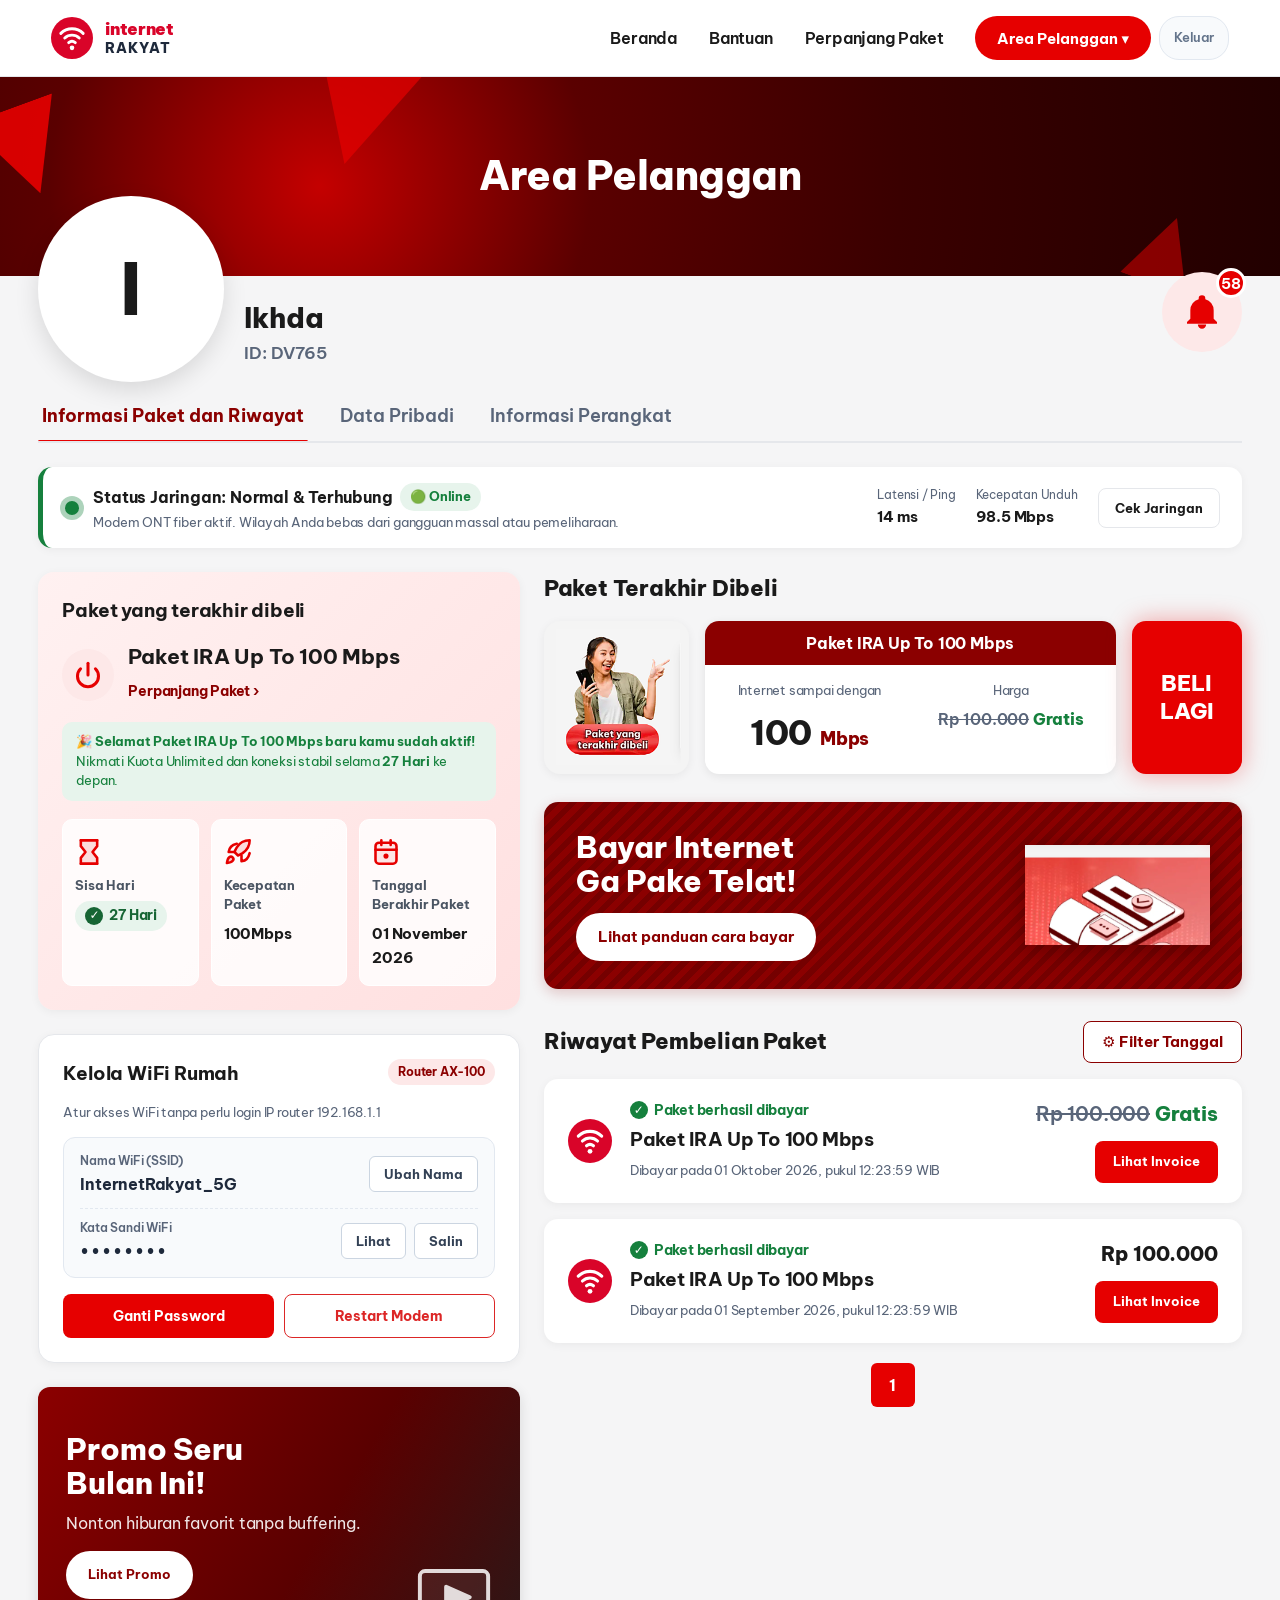
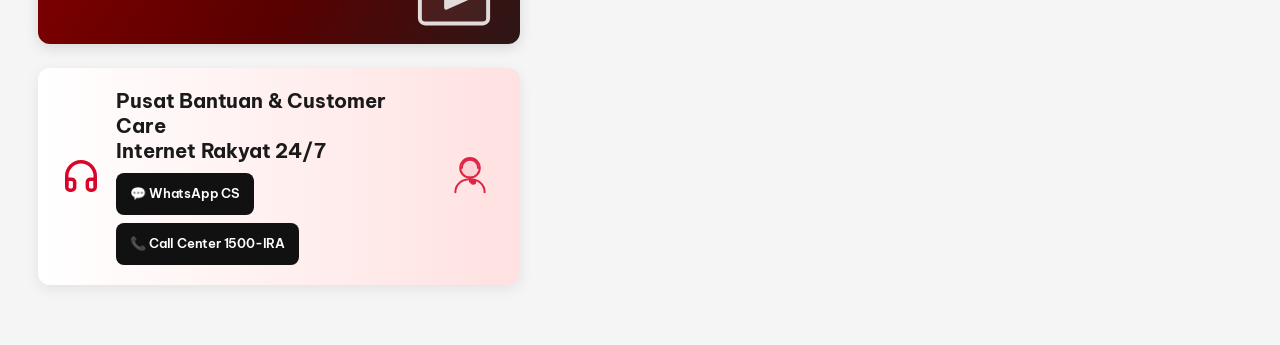
==== dashboard.html @ 6cf47180 "feat: complete user journey with authentic landing page, login IRA portal, and connected dashboard" ====
<!DOCTYPE html>
<html lang="id">
<head>
  <meta charset="UTF-8">
  <meta name="viewport" content="width=device-width, initial-scale=1">
  <title>Internet Rakyat - Area Pelanggan</title>

  <!-- Favicon -->
  <link rel="icon" type="image/svg+xml" href="assets/images/favicon.svg">
  <link rel="alternate icon" href="favicon.svg" type="image/svg+xml">

  <!-- Google Fonts: Be Vietnam Pro & Figtree (Official Internet Rakyat Typography) -->
  <link rel="preconnect" href="https://fonts.googleapis.com">
  <link rel="preconnect" href="https://fonts.gstatic.com" crossorigin>
  <link href="https://fonts.googleapis.com/css2?family=Be+Vietnam+Pro:wght@400;500;600;700;800;900&family=Figtree:wght@400;500;600;700;800&display=swap" rel="stylesheet">

  <!-- Main Stylesheet -->
  <link rel="stylesheet" href="assets/css/style.css">
</head>
<body>

  <!-- ==================== HEADER ==================== -->
  <header>
    <a class="brand" href="index.html" aria-label="Internet Rakyat Beranda">
      <svg viewBox="0 0 64 64" width="40" height="40">
        <circle cx="32" cy="32" r="32" fill="#d90429"/>
        <path d="M15 25a24 24 0 0 1 34 0" stroke="#ffffff" stroke-width="4.5" stroke-linecap="round" fill="none"/>
        <path d="M21 32a16 16 0 0 1 22 0" stroke="#ffffff" stroke-width="4.5" stroke-linecap="round" fill="none"/>
        <path d="M27 39a8 8 0 0 1 10 0" stroke="#ffffff" stroke-width="4.5" stroke-linecap="round" fill="none"/>
        <circle cx="32" cy="47" r="3.5" fill="#ffffff"/>
      </svg>
      <div style="line-height:1.15;display:flex;flex-direction:column">
        <span style="font-size:17px;font-weight:900;letter-spacing:-.3px;color:#d90429">internet</span>
        <span style="font-size:14px;font-weight:800;letter-spacing:1px;color:#1e293b;text-transform:uppercase">rakyat</span>
      </div>
    </a>
    <button class="menu-toggle" id="menuBtn" aria-label="Menu Navigasi">☰</button>
    <nav id="nav">
      <a href="index.html">Beranda</a>
      <a href="#apps">Bantuan</a>
      <a href="#paket-terakhir">Perpanjang Paket</a>
      <div style="display:inline-flex;align-items:center;gap:8px">
        <button class="btn-area" id="accountBtn" type="button">Area Pelanggan ▾</button>
        <a href="login.html" class="btn-logout" title="Keluar ke halaman login" style="padding:8px 14px;border-radius:20px;border:1px solid #e2e8f0;background:#f8fafc;color:#64748b;font-size:13px;font-weight:600;text-decoration:none;transition:all .2s">Keluar</a>
      </div>
    </nav>
  </header>

  <!-- ==================== HERO BANNER ==================== -->
  <section class="hero">
    <div class="shard s1"></div>
    <div class="shard s2"></div>
    <div class="shard s3"></div>
    <h1>Area Pelanggan</h1>
  </section>

  <!-- ==================== MAIN CONTENT ==================== -->
  <main class="wrap" id="top">

    <!-- Profil & Notifikasi -->
    <div class="profile">
      <div class="avatar">I</div>
      <div class="who">
        <h2>Ikhda</h2>
        <p>ID: DV765</p>
      </div>
      <div class="notification-wrap">
        <button class="bell" id="notificationBtn" type="button" aria-label="Notifikasi, 58 pemberitahuan" aria-expanded="false" aria-controls="notificationPanel" title="Buka notifikasi">
          <svg viewBox="0 0 24 24" aria-hidden="true" focusable="false"><path d="M12 22a2.5 2.5 0 0 0 2.5-2.5h-5A2.5 2.5 0 0 0 12 22zm7-6v-5a7 7 0 0 0-5-6.7V4a2 2 0 0 0-4 0v.3A7 7 0 0 0 5 11v5l-2 2v1h18v-1l-2-2z"/></svg>
          <b aria-hidden="true">58</b>
        </button>
        <section class="notification-panel" id="notificationPanel" aria-labelledby="notificationTitle" hidden>
          <h3 id="notificationTitle">Notifikasi Pelanggan</h3>
          <p>Paket internet aktif. Sisa masa aktif 27 hari.</p>
          <p>Paket IRA 100 Mbps berakhir pada 01 November 2026.</p>
        </section>
      </div>
    </div>

    <!-- Tab Navigasi -->
    <div class="tabs" role="tablist" aria-label="Informasi pelanggan">
      <button class="tab active" id="tab-paket" role="tab" aria-selected="true" aria-controls="paket" tabindex="0" data-tab="paket">Informasi Paket dan Riwayat</button>
      <button class="tab" id="tab-pribadi" role="tab" aria-selected="false" aria-controls="pribadi" tabindex="-1" data-tab="pribadi">Data Pribadi</button>
      <button class="tab" id="tab-perangkat" role="tab" aria-selected="false" aria-controls="perangkat" tabindex="-1" data-tab="perangkat">Informasi Perangkat</button>
    </div>

    <!-- PANEL 1: INFORMASI PAKET & RIWAYAT -->
    <section class="panel active" id="paket" role="tabpanel" aria-labelledby="tab-paket" tabindex="0">

      <!-- FITUR 1 (AFTER): LIVE STATUS KONEKSI & INDIKATOR GANGGUAN -->
      <div class="net-status-card" id="networkStatusBar">
        <div class="net-status-main">
          <span class="pulse-dot" id="netPulseDot" aria-hidden="true"></span>
          <div>
            <div class="net-status-title">
              <span id="netStatusTitle">Status Jaringan: Normal &amp; Terhubung</span>
              <span class="badge-safe" id="netBadgeSafe">🟢 Online</span>
            </div>
            <p class="net-status-desc" id="netStatusDesc">Modem ONT fiber aktif. Wilayah Anda bebas dari gangguan massal atau pemeliharaan.</p>
          </div>
        </div>
        <div class="net-metrics">
          <div class="net-metric-item">
            <span>Latensi / Ping</span>
            <strong id="pingVal">14 ms</strong>
          </div>
          <div class="net-metric-item">
            <span>Kecepatan Unduh</span>
            <strong id="speedVal">98.5 Mbps</strong>
          </div>
          <button class="btn-check-net" id="btnCheckNet" type="button" aria-label="Tes ulang status koneksi internet">
            <span id="checkText">Cek Jaringan</span>
          </button>
        </div>
      </div>

      <div class="grid">
        <!-- Kolom Kiri -->
        <div class="stack">
          <!-- Kartu Paket Aktif -->
          <div class="card stats">
            <h3>Paket yang terakhir dibeli</h3>
            <div class="pkg-row">
              <div class="pkg-icon" title="Paket Aktif">
                <svg viewBox="0 0 24 24" width="28" height="28" fill="none" stroke="#e60000" stroke-width="2.6" stroke-linecap="round">
                  <path d="M18.36 6.64a9 9 0 1 1-12.73 0"/>
                  <line x1="12" y1="2" x2="12" y2="12"/>
                </svg>
              </div>
              <div>
                <strong>Paket IRA Up To 100 Mbps</strong>
                <a href="#paket-terakhir">Perpanjang Paket ›</a>
              </div>
            </div>

            <div style="margin:12px 0 6px;padding:10px 14px;border-radius:10px;background:var(--green-soft);color:#15803d;font-size:13px;line-height:1.5">
              🎉 <strong>Selamat Paket IRA Up To 100 Mbps baru kamu sudah aktif!</strong><br>
              Nikmati Kuota Unlimited dan koneksi stabil selama <strong>27 Hari</strong> ke depan.
            </div>

            <div class="stat-grid">
              <div class="stat">
                <div class="ico">
                  <svg viewBox="0 0 24 24" fill="none" stroke="#e60000" stroke-width="2.2" stroke-linecap="round" stroke-linejoin="round">
                    <path d="M5 2h14v5l-4 5 4 5v5H5v-5l4-5-4-5V2z" fill="rgba(230,0,0,0.12)"/>
                    <path d="M5 2h14M5 22h14"/>
                  </svg>
                </div>
                <small>Sisa Hari</small>
                <span class="status-badge"><i aria-hidden="true">✓</i>27 Hari</span>
              </div>
              <div class="stat">
                <div class="ico">
                  <svg viewBox="0 0 24 24" fill="none" stroke="#e60000" stroke-width="2.2" stroke-linecap="round" stroke-linejoin="round">
                    <path d="M4.5 16.5c-1.5 1.26-2 5-2 5s3.74-.5 5-2c.71-.84.7-2.13-.09-2.91a2.18 2.18 0 0 0-2.91-.09z" fill="rgba(230,0,0,0.2)"/>
                    <path d="M12 15l-3-3a22 22 0 0 1 2-3.95A12.88 12.88 0 0 1 22 2c0 2.72-.78 7.5-6 11a22.35 22.35 0 0 1-4 2z" fill="rgba(230,0,0,0.12)"/>
                    <path d="M9 12H4s.55-3.03 2-4.5c1.62-1.63 5-2.5 5-2.5"/>
                    <path d="M15 15v5s3.03-.55 4.5-2c1.63-1.62 2.5-5 2.5-5"/>
                  </svg>
                </div>
                <small>Kecepatan Paket</small>
                <span>100Mbps</span>
              </div>
              <div class="stat">
                <div class="ico">
                  <svg viewBox="0 0 24 24" fill="none" stroke="#e60000" stroke-width="2.2" stroke-linecap="round" stroke-linejoin="round">
                    <rect x="3" y="4" width="18" height="18" rx="3" ry="3" fill="rgba(230,0,0,0.08)"/>
                    <line x1="16" y1="2" x2="16" y2="6"/>
                    <line x1="8" y1="2" x2="8" y2="6"/>
                    <line x1="3" y1="10" x2="21" y2="10"/>
                    <circle cx="12" cy="15.5" r="2.2" fill="#e60000" stroke="none"/>
                  </svg>
                </div>
                <small>Tanggal Berakhir Paket</small>
                <span>01 November 2026</span>
              </div>
            </div>
          </div>

          <!-- FITUR 2 (AFTER): QUICK WIFI MANAGER -->
          <div class="card wifi-card" id="wifiCard">
            <div class="card-head-flex">
              <div>
                <h3>Kelola WiFi Rumah</h3>
                <p style="color:var(--muted);font-size:13px;margin-top:2px">Atur akses WiFi tanpa perlu login IP router 192.168.1.1</p>
              </div>
              <span class="badge-tag">Router AX-100</span>
            </div>

            <div class="wifi-box">
              <div class="wifi-item">
                <div>
                  <label>Nama WiFi (SSID)</label>
                  <div class="wifi-val" id="wifiSsidDisplay">InternetRakyat_5G</div>
                </div>
                <button class="btn-sm-action" id="btnEditSsid" type="button" title="Ubah Nama WiFi">Ubah Nama</button>
              </div>

              <div class="wifi-item" style="border-top:1px dashed #e2e8f0;padding-top:10px">
                <div>
                  <label>Kata Sandi WiFi</label>
                  <div class="wifi-val masked" id="wifiPassDisplay">••••••••</div>
                </div>
                <div class="wifi-actions-row">
                  <button class="btn-sm-action" id="btnTogglePass" type="button" title="Tampilkan kata sandi"><span id="passToggleText">Lihat</span></button>
                  <button class="btn-sm-action" id="btnCopyPass" type="button" title="Salin ke clipboard">Salin</button>
                </div>
              </div>
            </div>

            <div class="wifi-btns-grid">
              <button class="btn-wifi-primary" id="btnChangePassModal" type="button">Ganti Password</button>
              <button class="btn-wifi-secondary" id="btnRestartRouterModal" type="button">Restart Modem</button>
            </div>
          </div>

          <!-- Promo Banner -->
          <div class="promo">
            <div>
              <h4>Promo Seru<br>Bulan Ini!</h4>
              <p>Nonton hiburan favorit tanpa buffering.</p>
              <button class="btn-w" id="promoBtn" type="button">Lihat Promo</button>
            </div>
            <div class="emo" style="font-size:initial;display:flex;align-items:center;justify-content:center;opacity:0.85">
              <svg viewBox="0 0 64 64" width="84" height="84" fill="none" stroke="#ffffff" stroke-width="3" stroke-linecap="round" stroke-linejoin="round">
                <rect x="6" y="16" width="52" height="40" rx="4" fill="rgba(255,255,255,0.08)"/>
                <polygon points="26,28 44,36 26,44" fill="#ffffff"/>
              </svg>
            </div>
          </div>

          <!-- Customer Service -->
          <div class="cs" id="apps">
            <div class="ico" style="font-size:initial;display:flex;align-items:center">
              <svg viewBox="0 0 24 24" width="38" height="38" fill="none" stroke="#d90429" stroke-width="2.2" stroke-linecap="round" stroke-linejoin="round">
                <path d="M3 18v-6a9 9 0 1 1 18 0v6"/>
                <path d="M21 19a2 2 0 0 1-2 2h-1a2 2 0 0 1-2-2v-3a2 2 0 0 1 2-2h3zM3 19a2 2 0 0 0 2 2h1a2 2 0 0 0 2-2v-3a2 2 0 0 0-2-2H3z"/>
              </svg>
            </div>
            <div>
              <h4>Pusat Bantuan &amp; Customer Care<br>Internet Rakyat 24/7</h4>
              <div class="store">
                <a href="https://wa.me/" target="_blank" rel="noopener noreferrer">💬 WhatsApp CS</a>
                <a href="tel:1500888">📞 Call Center 1500-IRA</a>
              </div>
            </div>
            <div class="agent" style="font-size:initial;display:flex;align-items:center;opacity:0.85">
              <svg viewBox="0 0 64 64" width="52" height="52" fill="none" stroke="#d90429" stroke-width="2.5" stroke-linecap="round" stroke-linejoin="round">
                <circle cx="32" cy="22" r="12" fill="rgba(217,4,41,0.08)"/>
                <path d="M14 52c0-10 8-16 18-16s18 6 18 16"/>
                <path d="M42 22a10 10 0 0 0-20 0"/>
                <path d="M32 34v5"/>
                <circle cx="36" cy="39" r="2.5" fill="#d90429"/>
              </svg>
            </div>
          </div>
        </div>

        <!-- Kolom Kanan -->
        <div class="right">
          <h3 class="title">Paket Terakhir Dibeli</h3>

          <div class="offer">
            <div class="girl">
              <img src="assets/images/girl_model.png" alt="Model Internet Rakyat">
            </div>
            <div class="offer-card" id="paket-terakhir" tabindex="-1">
              <div class="head">Paket IRA Up To 100 Mbps</div>
              <div class="body">
                <div>
                  <small>Internet sampai dengan</small>
                  <div class="speed">100 <span>Mbps</span></div>
                </div>
                <div>
                  <small>Harga</small>
                  <div><span class="old">Rp 100.000</span> <span class="free">Gratis</span></div>
                </div>
              </div>
            </div>
            <button class="buy" id="buyAgainBtn" type="button">BELI<br>LAGI</button>
          </div>

          <!-- Banner Pembayaran -->
          <div class="pay-banner">
            <div>
              <h4>Bayar Internet<br>Ga Pake Telat!</h4>
              <button id="paymentGuideBtn" type="button">Lihat panduan cara bayar</button>
            </div>
            <div class="banner-art">
              <img src="assets/images/banner_edc.png" alt="Panduan Pembayaran Internet Rakyat">
            </div>
          </div>

          <!-- Riwayat Pembelian -->
          <div class="hist-head">
            <h3>Riwayat Pembelian Paket</h3>
            <button class="filter-btn" id="filterBtn" type="button" aria-expanded="false" aria-controls="filterBox">⚙ Filter Tanggal</button>
          </div>

          <div class="filter-box" id="filterBox">
            <div>
              <label for="from">Dari tanggal</label>
              <input type="date" id="from">
            </div>
            <div>
              <label for="to">Sampai tanggal</label>
              <input type="date" id="to">
            </div>
            <button class="btn-apply" id="apply" type="button">Terapkan</button>
            <button class="btn-reset" id="reset" type="button">Reset</button>
          </div>
          <p id="filterMessage" class="filter-message" aria-live="polite"></p>

          <div id="history">
            <div class="hist-item" data-date="2026-10-01">
              <svg class="logo" viewBox="0 0 64 64" width="44" height="44">
                <circle cx="32" cy="32" r="32" fill="#d90429"/>
                <path d="M15 25a24 24 0 0 1 34 0" stroke="#ffffff" stroke-width="4.5" stroke-linecap="round" fill="none"/>
                <path d="M21 32a16 16 0 0 1 22 0" stroke="#ffffff" stroke-width="4.5" stroke-linecap="round" fill="none"/>
                <path d="M27 39a8 8 0 0 1 10 0" stroke="#ffffff" stroke-width="4.5" stroke-linecap="round" fill="none"/>
                <circle cx="32" cy="47" r="3.5" fill="#ffffff"/>
              </svg>
              <div class="info">
                <div class="ok"><i>✓</i> Paket berhasil dibayar</div>
                <h4>Paket IRA Up To 100 Mbps</h4>
                <small>Dibayar pada 01 Oktober 2026, pukul 12:23:59 WIB</small>
              </div>
              <div class="right-col">
                <div class="price"><span class="old">Rp 100.000</span> <span class="free">Gratis</span></div>
                <button class="btn-inv" type="button">Lihat Invoice</button>
              </div>
            </div>

            <div class="hist-item" data-date="2026-09-01">
              <svg class="logo" viewBox="0 0 64 64" width="44" height="44">
                <circle cx="32" cy="32" r="32" fill="#d90429"/>
                <path d="M15 25a24 24 0 0 1 34 0" stroke="#ffffff" stroke-width="4.5" stroke-linecap="round" fill="none"/>
                <path d="M21 32a16 16 0 0 1 22 0" stroke="#ffffff" stroke-width="4.5" stroke-linecap="round" fill="none"/>
                <path d="M27 39a8 8 0 0 1 10 0" stroke="#ffffff" stroke-width="4.5" stroke-linecap="round" fill="none"/>
                <circle cx="32" cy="47" r="3.5" fill="#ffffff"/>
              </svg>
              <div class="info">
                <div class="ok"><i>✓</i> Paket berhasil dibayar</div>
                <h4>Paket IRA Up To 100 Mbps</h4>
                <small>Dibayar pada 01 September 2026, pukul 12:23:59 WIB</small>
              </div>
              <div class="right-col">
                <div class="price">Rp 100.000</div>
                <button class="btn-inv" type="button">Lihat Invoice</button>
              </div>
            </div>

            <div class="empty" id="empty">Tidak ada riwayat pada rentang tanggal ini.</div>
          </div>

          <nav class="pager" aria-label="Halaman riwayat pembelian">
            <span aria-current="page">1</span>
          </nav>
        </div>
      </div>
    </section>

    <!-- PANEL 2: DATA PRIBADI -->
    <section class="panel" id="pribadi" role="tabpanel" aria-labelledby="tab-pribadi" tabindex="0">
      <div class="card">
        <h3>Data Pribadi</h3>
        <div class="form">
          <div class="field"><label>Nama Lengkap</label><div>Ikhda</div></div>
          <div class="field"><label>ID Pelanggan</label><div>DV765</div></div>
          <div class="field"><label>Nomor WhatsApp</label><div>08xx-xxxx-xxxx</div></div>
          <div class="field"><label>Email</label><div>ikhda@internetrakyat.id</div></div>
          <div class="field" style="grid-column:1/-1"><label>Alamat Pemasangan</label><div>Jl. Contoh No. 1, Area Layanan Internet Rakyat</div></div>
        </div>
      </div>
    </section>

    <!-- PANEL 3: INFORMASI PERANGKAT -->
    <section class="panel" id="perangkat" role="tabpanel" aria-labelledby="tab-perangkat" tabindex="0">
      <div class="card">
        <div class="card-head-flex">
          <h3>Informasi &amp; Status Perangkat</h3>
          <button class="btn-sm-action" id="btnPerangkatRestart" type="button">Restart Router</button>
        </div>
        <div class="devices">
          <div class="dev"><i class="dot" id="devRouterDot"></i><div><b>Router IRA AX-100</b><br><small style="color:var(--muted)">SN: IRA-AX-000123 • IP: 192.168.1.1</small></div><span id="devRouterStatus">Online</span></div>
          <div class="dev"><i class="dot" id="devOntDot"></i><div><b>ONT Fiber</b><br><small style="color:var(--muted)">SN: IRA-ONT-004567 • Daya Optik: -19.4 dBm (Bagus)</small></div><span id="devOntStatus">Online</span></div>
          <div class="dev"><i class="dot off"></i><div><b>Extender WiFi</b><br><small style="color:var(--muted)">SN: IRA-EXT-000789</small></div><span>Offline</span></div>
        </div>
      </div>
    </section>

  </main>

  <!-- ==================== MODALS & DIALOGS ==================== -->
  <dialog id="infoDialog" aria-labelledby="dialogTitle">
    <div class="dialog-content">
      <h2 id="dialogTitle"></h2>
      <div id="dialogBody"></div>
      <div class="dialog-actions"><form method="dialog"><button type="submit">Tutup</button></form></div>
    </div>
  </dialog>

  <!-- Modal: Ubah SSID -->
  <dialog id="ssidDialog" aria-labelledby="ssidDialogTitle">
    <form class="dialog-content" id="ssidForm" method="dialog">
      <h2 id="ssidDialogTitle">Ubah Nama WiFi (SSID)</h2>
      <p style="margin-bottom:14px;color:var(--muted);font-size:14px">Nama ini akan terlihat oleh semua perangkat yang mencari sinyal WiFi Anda.</p>
      <div class="dialog-field">
        <label for="ssidInput">Nama WiFi Baru</label>
        <input type="text" id="ssidInput" required minlength="3" maxlength="32" value="InternetRakyat_5G">
      </div>
      <div class="dialog-actions-row">
        <button type="button" class="btn-cancel" id="btnCancelSsid">Batal</button>
        <button type="submit" class="btn-submit">Simpan Nama Baru</button>
      </div>
    </form>
  </dialog>

  <!-- Modal: Ganti Password WiFi -->
  <dialog id="passDialog" aria-labelledby="passDialogTitle">
    <form class="dialog-content" id="passForm" method="dialog">
      <h2 id="passDialogTitle">Ganti Kata Sandi WiFi</h2>
      <p style="margin-bottom:14px;color:var(--muted);font-size:14px">Gunakan minimal 8 karakter dengan kombinasi huruf dan angka.</p>
      <div class="dialog-field">
        <label for="passInput">Kata Sandi Baru</label>
        <input type="password" id="passInput" required minlength="8" placeholder="Minimal 8 karakter">
      </div>
      <div class="dialog-field" style="margin-top:12px">
        <label for="passConfirmInput">Konfirmasi Kata Sandi Baru</label>
        <input type="password" id="passConfirmInput" required minlength="8" placeholder="Ketik ulang kata sandi baru">
      </div>
      <p id="passError" style="color:var(--red);font-size:13px;margin-top:8px;display:none"></p>
      <div class="dialog-actions-row">
        <button type="button" class="btn-cancel" id="btnCancelPass">Batal</button>
        <button type="submit" class="btn-submit">Simpan Kata Sandi</button>
      </div>
    </form>
  </dialog>

  <!-- Modal: Konfirmasi Restart Modem -->
  <dialog id="restartDialog" aria-labelledby="restartDialogTitle">
    <div class="dialog-content">
      <h2 id="restartDialogTitle">Konfirmasi Restart Modem</h2>
      <p style="margin-bottom:16px;color:#374151;font-size:15px;line-height:1.6">
        Apakah Anda yakin ingin memulai ulang (reboot) modem ONT &amp; router?
        <br><br>
        <strong style="color:var(--red-dark)">⚠️ Catatan:</strong> Koneksi internet Anda akan terputus sementara selama kurang lebih 10–15 detik hingga modem kembali stabil.
      </p>
      <div class="dialog-actions-row">
        <button type="button" class="btn-cancel" id="btnCancelRestart">Batal</button>
        <button type="button" class="btn-submit btn-danger" id="btnConfirmRestart">Ya, Restart Sekarang</button>
      </div>
    </div>
  </dialog>

  <!-- Toast Notification Container -->
  <div class="toast" id="toast" role="status" aria-live="polite"></div>

  <!-- Main Application Script -->
  <script src="assets/js/app.js"></script>
</body>
</html>
---- assets/css/style.css ----
/* ==========================================================================
   INTERNET RAKYAT - AREA PELANGGAN (CUSTOMER DASHBOARD)
   Styles: Layout, Components, and Redesign Features
   Font: Be Vietnam Pro (Official Internet Rakyat Font)
   ========================================================================== */

:root {
  --red: #e60000;
  --red-dark: #8b0000;
  --red-deep: #3a0000;
  --red-soft: #fde8e8;
  --text: #1a1a1a;
  --muted: #596579;
  --line: #e5e7eb;
  --bg: #f5f5f6;
  --green: #15803d;
  --green-soft: #e7f4ec;
  --font-main: "Be Vietnam Pro", "Figtree", system-ui, -apple-system, sans-serif;
}

* {
  box-sizing: border-box;
  margin: 0;
  padding: 0;
}

body, button, input, select, textarea {
  font-family: var(--font-main);
}

body {
  background: var(--bg);
  color: var(--text);
  letter-spacing: -0.2px;
  line-height: 1.5;
}

a {
  color: inherit;
  text-decoration: none;
}

button {
  font-family: inherit;
  touch-action: manipulation;
}

html {
  scroll-padding-top: 88px;
}

button:focus-visible, a:focus-visible, input:focus-visible {
  outline: 3px solid #111;
  outline-offset: 3px;
}

@media (prefers-reduced-motion: no-preference) {
  html {
    scroll-behavior: smooth;
  }
  a, button, .card, .hist-item, .dev, .tab::after {
    transition: color .16s ease, background-color .16s ease, box-shadow .16s ease, transform .16s ease, opacity .2s ease;
  }
}

/* ==========================================================================
   HEADER & NAVIGATION
   ========================================================================== */
header {
  background: #fff;
  height: 76px;
  display: flex;
  align-items: center;
  justify-content: space-between;
  padding: 0 clamp(16px, 4vw, 56px);
  position: sticky;
  top: 0;
  z-index: 10;
  box-shadow: 0 1px 0 var(--line);
}

.brand {
  display: flex;
  align-items: center;
  gap: 12px;
  font-weight: 800;
  line-height: 1;
}

.brand svg {
  width: 42px;
  height: 42px;
  flex-shrink: 0;
}

nav {
  display: flex;
  align-items: center;
  gap: 32px;
  font-weight: 500;
}

nav a {
  min-height: 44px;
  display: inline-flex;
  align-items: center;
  font-weight: 600;
}

nav a:hover {
  color: var(--red-dark);
  text-decoration: underline;
  text-underline-offset: 5px;
  transform: translateY(-2px);
}

nav a:active {
  transform: translateY(0);
}

.btn-area {
  min-height: 44px;
  background: var(--red);
  color: #fff;
  border: 0;
  padding: 10px 22px;
  border-radius: 999px;
  font-weight: 700;
  font-size: 15px;
  cursor: pointer;
}

.btn-area:hover, .buy:hover, .btn-inv:hover, .btn-apply:hover {
  background: var(--red-dark);
  box-shadow: 0 4px 12px rgba(139,0,0,.22);
}

.menu-toggle {
  display: none;
  min-width: 44px;
  min-height: 44px;
  background: none;
  border: 0;
  font-size: 28px;
  cursor: pointer;
  color: var(--text);
}

/* ==========================================================================
   HERO BANNER
   ========================================================================== */
.hero {
  position: relative;
  height: 200px;
  background: radial-gradient(circle at 25% 55%, #c40000 0, #5a0000 28%, var(--red-deep) 60%, #220000 100%);
  overflow: hidden;
  display: flex;
  align-items: center;
  justify-content: center;
}

.hero h1 {
  color: #fff;
  font-size: clamp(28px, 4vw, 40px);
  font-weight: 800;
  z-index: 2;
  letter-spacing: -0.5px;
}

.hero .shard {
  position: absolute;
  background: var(--red);
  clip-path: polygon(0 0, 100% 0, 50% 100%);
  opacity: .9;
}

.hero .s1 {
  width: 90px;
  height: 90px;
  left: -20px;
  top: 30px;
  transform: rotate(-20deg);
}

.hero .s2 {
  width: 120px;
  height: 120px;
  left: 300px;
  top: -30px;
  transform: rotate(15deg);
  opacity: .7;
}

.hero .s3 {
  width: 70px;
  height: 70px;
  right: 80px;
  bottom: -10px;
  transform: rotate(200deg);
  opacity: .5;
}

/* ==========================================================================
   PROFILE & NOTIFICATIONS
   ========================================================================== */
.wrap {
  max-width: 1280px;
  margin: 0 auto;
  padding: 0 clamp(16px, 3vw, 40px);
}

.profile {
  display: flex;
  align-items: flex-end;
  gap: 20px;
  margin-top: -80px;
  position: relative;
  z-index: 3;
  flex-wrap: wrap;
}

.avatar {
  width: 186px;
  height: 186px;
  border-radius: 50%;
  background: #fff;
  display: grid;
  place-items: center;
  font-size: 72px;
  font-weight: 800;
  box-shadow: 0 8px 24px rgba(0,0,0,.12);
  flex-shrink: 0;
  color: var(--text);
}

.who {
  padding-bottom: 16px;
}

.who h2 {
  font-size: 28px;
  font-weight: 800;
}

.who p {
  color: var(--muted);
  font-size: 17px;
  font-weight: 600;
  margin-top: 2px;
}

.notification-wrap {
  position: relative;
  margin-left: auto;
  margin-bottom: 30px;
}

.bell {
  width: 80px;
  height: 80px;
  border: 0;
  border-radius: 50%;
  background: var(--red-soft);
  display: grid;
  place-items: center;
  position: relative;
  cursor: pointer;
}

.bell svg {
  width: 40px;
  height: 40px;
  fill: var(--red);
}

.bell b {
  position: absolute;
  top: -4px;
  right: -4px;
  background: var(--red);
  color: #fff;
  font-size: 15px;
  min-width: 30px;
  height: 30px;
  border-radius: 999px;
  display: grid;
  place-items: center;
  border: 3px solid #fff;
  font-weight: 700;
}

.bell:hover, .bell.is-active {
  background: #f7caca;
  box-shadow: 0 0 0 4px rgba(139,0,0,.12);
  transform: translateY(-2px);
}

.bell:active {
  transform: scale(.96);
}

.notification-panel {
  position: absolute;
  z-index: 12;
  top: calc(100% + 12px);
  right: 0;
  width: min(340px, calc(100vw - 32px));
  padding: 18px;
  background: #fff;
  border: 1px solid var(--line);
  border-radius: 12px;
  box-shadow: 0 12px 32px rgba(0,0,0,.16);
}

.notification-panel h3 {
  font-size: 17px;
  margin-bottom: 12px;
  font-weight: 700;
}

.notification-panel p {
  padding: 10px 0;
  border-top: 1px solid var(--line);
  font-size: 14px;
  line-height: 1.5;
  color: #374151;
}

/* ==========================================================================
   TABS NAVIGATION
   ========================================================================== */
.tabs {
  display: flex;
  gap: 28px;
  border-bottom: 2px solid var(--line);
  margin-top: 8px;
  overflow-x: auto;
}

.tab {
  background: none;
  border: 0;
  padding: 14px 4px;
  font-size: 18px;
  font-weight: 600;
  color: var(--muted);
  cursor: pointer;
  white-space: nowrap;
  position: relative;
}

.tab::after {
  content: "";
  position: absolute;
  left: 0;
  right: 0;
  bottom: -2px;
  height: 3px;
  background: var(--red);
  border-radius: 3px;
  transform: scaleX(0);
  transform-origin: left;
  opacity: 0;
}

.tab:hover {
  color: var(--red-dark);
}

.tab.active {
  color: var(--red-dark);
  font-weight: 700;
}

.tab.active::after {
  transform: scaleX(1);
  opacity: 1;
}

.panel {
  display: none;
  padding: 24px 0 60px;
}

.panel.active {
  display: block;
}

.grid {
  display: grid;
  grid-template-columns: minmax(0, 1fr) minmax(0, 1.45fr);
  gap: 24px;
  align-items: start;
}

.stack {
  display: grid;
  gap: 24px;
}

.card {
  background: #fff;
  border-radius: 16px;
  padding: 24px;
  box-shadow: 0 2px 10px rgba(0,0,0,.05);
}

.card h3 {
  font-size: 19px;
  font-weight: 700;
  margin-bottom: 16px;
}

/* ==========================================================================
   FITUR 1 (AFTER): LIVE STATUS KONEKSI & JARINGAN
   ========================================================================== */
.net-status-card {
  background: #fff;
  border-radius: 14px;
  padding: 16px 22px;
  box-shadow: 0 2px 10px rgba(0,0,0,.05);
  border-left: 5px solid var(--green);
  margin-bottom: 24px;
  display: flex;
  align-items: center;
  justify-content: space-between;
  flex-wrap: wrap;
  gap: 16px;
  transition: all .3s ease;
}

.net-status-card.warning {
  border-left-color: #eab308;
  background: #fffdf5;
}

.net-status-card.danger {
  border-left-color: var(--red);
  background: #fff5f5;
}

.net-status-main {
  display: flex;
  align-items: center;
  gap: 14px;
}

.pulse-dot {
  width: 14px;
  height: 14px;
  border-radius: 50%;
  background: var(--green);
  position: relative;
  flex-shrink: 0;
}

.pulse-dot::after {
  content: "";
  position: absolute;
  inset: -5px;
  border-radius: 50%;
  background: rgba(21,128,61,.35);
  animation: pulse-anim 1.8s infinite;
}

.pulse-dot.rebooting {
  background: #eab308;
}

.pulse-dot.rebooting::after {
  background: rgba(234,179,8,.4);
}

@keyframes pulse-anim {
  0% { transform: scale(.7); opacity: .9; }
  50% { transform: scale(1.6); opacity: 0; }
  100% { transform: scale(.7); opacity: 0; }
}

.net-status-title {
  font-size: 16px;
  font-weight: 700;
  color: var(--text);
  display: flex;
  align-items: center;
  gap: 8px;
}

.net-status-desc {
  font-size: 13px;
  color: var(--muted);
  margin-top: 2px;
}

.net-metrics {
  display: flex;
  align-items: center;
  gap: 20px;
  flex-wrap: wrap;
}

.net-metric-item {
  font-size: 12px;
  color: var(--muted);
}

.net-metric-item strong {
  color: var(--text);
  display: block;
  font-size: 15px;
  font-weight: 700;
  margin-top: 2px;
}

.badge-safe {
  background: var(--green-soft);
  color: #15803d;
  padding: 4px 10px;
  border-radius: 999px;
  font-weight: 700;
  font-size: 13px;
  display: inline-block;
}

.badge-safe.rebooting {
  background: #fef9c3;
  color: #854d0e;
}

.btn-check-net {
  background: #fff;
  border: 1.5px solid var(--line);
  border-radius: 8px;
  min-height: 40px;
  padding: 8px 16px;
  font-weight: 700;
  font-size: 13px;
  color: var(--text);
  cursor: pointer;
  display: inline-flex;
  align-items: center;
  gap: 6px;
  transition: all .2s ease;
}

.btn-check-net:hover {
  background: #f3f4f6;
  border-color: #cbd5e1;
}

.btn-check-net.is-loading {
  opacity: .7;
  pointer-events: none;
}

/* ==========================================================================
   PACKAGE STATS CARD
   ========================================================================== */
.card.stats {
  background: linear-gradient(135deg, #fff1f1, #ffd9d9 140%);
}

.pkg-row {
  display: flex;
  align-items: center;
  gap: 14px;
}

.pkg-icon {
  width: 52px;
  height: 52px;
  border-radius: 50%;
  background: var(--red-soft);
  display: grid;
  place-items: center;
  flex-shrink: 0;
}

.pkg-row strong {
  font-size: 21px;
  display: block;
}

.pkg-row a {
  color: var(--red-dark);
  font-weight: 700;
  display: inline-flex;
  align-items: center;
  min-height: 38px;
  font-size: 14px;
}

.pkg-row a:hover {
  text-decoration: underline;
  text-underline-offset: 4px;
}

.stat-grid {
  display: grid;
  grid-template-columns: repeat(3, minmax(0, 1fr));
  gap: 12px;
  margin-top: 18px;
}

.stat {
  min-width: 0;
  min-height: 128px;
  padding: 16px 12px;
  background: rgba(255,255,255,.82);
  border: 1px solid #fff;
  border-radius: 10px;
}

.stat .ico {
  display: flex;
  align-items: center;
  min-height: 32px;
  margin-bottom: 8px;
}

.stat .ico svg {
  width: 28px;
  height: 28px;
  display: block;
}

.stat small {
  display: block;
  font-weight: 700;
  font-size: 13px;
  color: #4b5563;
  margin-bottom: 6px;
}

.stat span {
  font-size: 15px;
  font-weight: 700;
  line-height: 1.4;
  overflow-wrap: anywhere;
}

.stat .status-badge {
  display: inline-flex;
  align-items: center;
  gap: 6px;
  padding: 5px 10px;
  border-radius: 999px;
  background: var(--green-soft);
  color: #166534;
  font-size: 14px;
  white-space: nowrap;
}

.stat .status-badge i {
  width: 18px;
  height: 18px;
  border-radius: 50%;
  display: grid;
  place-items: center;
  background: #166534;
  color: #fff;
  font-size: 12px;
  font-style: normal;
}

/* ==========================================================================
   FITUR 2 (AFTER): QUICK WIFI MANAGER CARD
   ========================================================================== */
.card.wifi-card {
  border: 1px solid #e5e7eb;
}

.card-head-flex {
  display: flex;
  justify-content: space-between;
  align-items: flex-start;
  margin-bottom: 14px;
}

.badge-tag {
  background: var(--red-soft);
  color: var(--red-dark);
  font-size: 12px;
  font-weight: 700;
  padding: 4px 10px;
  border-radius: 999px;
}

.wifi-box {
  background: #f8fafc;
  border: 1px solid #e2e8f0;
  border-radius: 12px;
  padding: 14px 16px;
  display: grid;
  gap: 12px;
  margin-bottom: 16px;
}

.wifi-item {
  display: flex;
  justify-content: space-between;
  align-items: center;
  gap: 12px;
  flex-wrap: wrap;
}

.wifi-item label {
  font-size: 12px;
  color: var(--muted);
  font-weight: 600;
  display: block;
  margin-bottom: 2px;
}

.wifi-item .wifi-val {
  font-size: 16px;
  font-weight: 700;
  color: #1e293b;
}

.wifi-item .wifi-val.masked {
  letter-spacing: 2px;
}

.wifi-actions-row {
  display: flex;
  gap: 8px;
}

.btn-sm-action {
  background: #fff;
  border: 1px solid #cbd5e1;
  border-radius: 6px;
  min-height: 36px;
  padding: 6px 14px;
  font-size: 13px;
  font-weight: 700;
  cursor: pointer;
  color: #334155;
  display: inline-flex;
  align-items: center;
  gap: 4px;
  transition: all .16s ease;
}

.btn-sm-action:hover {
  background: #f1f5f9;
  color: #0f172a;
  border-color: #94a3b8;
}

.wifi-btns-grid {
  display: grid;
  grid-template-columns: 1fr 1fr;
  gap: 10px;
}

.btn-wifi-primary {
  background: var(--red);
  color: #fff;
  border: 0;
  border-radius: 8px;
  min-height: 44px;
  padding: 10px;
  font-weight: 700;
  font-size: 14px;
  cursor: pointer;
  transition: background-color .16s ease;
}

.btn-wifi-primary:hover {
  background: var(--red-dark);
}

.btn-wifi-secondary {
  background: #fff;
  border: 1.5px solid #dc2626;
  color: #dc2626;
  border-radius: 8px;
  min-height: 44px;
  padding: 10px;
  font-weight: 700;
  font-size: 14px;
  cursor: pointer;
  transition: background-color .16s ease;
}

.btn-wifi-secondary:hover {
  background: #fef2f2;
}

/* ==========================================================================
   PROMO & CUSTOMER SERVICE CARDS
   ========================================================================== */
.promo {
  height: 257px;
  border-radius: 12px;
  overflow: hidden;
  position: relative;
  background: linear-gradient(120deg, #8b0000, #5a0000 58%, #2d1717);
  color: #fff;
  display: flex;
  align-items: center;
  padding: 28px;
  box-shadow: 0 4px 14px rgba(0,0,0,.12);
}

.promo h4 {
  font-size: 30px;
  line-height: 1.15;
  margin-bottom: 10px;
  font-weight: 800;
}

.promo p {
  opacity: .9;
  margin-bottom: 16px;
}

.promo .btn-w {
  background: #fff;
  color: var(--red-dark);
  border: 0;
  border-radius: 999px;
  min-height: 48px;
  padding: 10px 22px;
  font-weight: 700;
  cursor: pointer;
}

.promo .emo {
  position: absolute;
  right: 24px;
  bottom: 10px;
}

.cs {
  background: linear-gradient(90deg, #fff, #ffe1e1);
  border-radius: 12px;
  padding: 20px 24px;
  box-shadow: 0 4px 14px rgba(0,0,0,.08);
  display: flex;
  align-items: center;
  gap: 16px;
}

.cs h4 {
  font-size: 20px;
  line-height: 1.25;
  margin-bottom: 10px;
  font-weight: 700;
}

.store {
  display: flex;
  gap: 8px;
  flex-wrap: wrap;
}

.store a {
  background: #111;
  color: #fff;
  border-radius: 8px;
  min-height: 42px;
  padding: 9px 14px;
  display: inline-flex;
  align-items: center;
  font-size: 13px;
  font-weight: 600;
}

.store a:hover {
  background: #374151;
  transform: translateY(-2px);
  box-shadow: 0 4px 10px rgba(0,0,0,.2);
}

.cs .agent {
  margin-left: auto;
}

/* ==========================================================================
   RIGHT COLUMN: OFFER & PAYMENT
   ========================================================================== */
.right h3.title {
  font-size: 22px;
  font-weight: 800;
  margin-bottom: 16px;
}

.offer {
  display: flex;
  gap: 16px;
  align-items: stretch;
}

.girl {
  width: 145px;
  border-radius: 16px;
  background: #f4f4f4;
  display: flex;
  align-items: center;
  justify-content: center;
  overflow: hidden;
  flex-shrink: 0;
  box-shadow: 0 2px 10px rgba(0,0,0,.06);
  padding: 4px;
}

.girl img {
  width: 100%;
  height: 100%;
  object-fit: contain;
  object-position: center;
  display: block;
  border-radius: 12px;
}

.offer-card {
  flex: 1;
  background: #fff;
  border-radius: 14px;
  overflow: hidden;
  box-shadow: 0 2px 10px rgba(0,0,0,.08);
  min-width: 0;
}

.offer:hover .offer-card {
  box-shadow: 0 8px 22px rgba(0,0,0,.12);
  transform: translateY(-2px);
}

.offer-card .head {
  background: var(--red-dark);
  color: #fff;
  text-align: center;
  padding: 10px;
  font-weight: 700;
}

.offer-card .body {
  display: grid;
  grid-template-columns: 1fr 1fr;
  text-align: center;
  padding: 16px 8px;
  gap: 8px;
}

.offer-card .body small {
  display: block;
  margin-bottom: 6px;
  color: var(--muted);
  font-size: 13px;
}

.speed {
  font-size: 34px;
  font-weight: 800;
}

.speed span {
  font-size: 18px;
  color: var(--red-dark);
}

.old {
  text-decoration: line-through;
  color: var(--muted);
  font-weight: 600;
}

.free {
  color: var(--green);
  font-weight: 800;
}

.buy {
  width: 110px;
  min-height: 56px;
  padding: 8px;
  border: 0;
  border-radius: 14px;
  background: var(--red);
  color: #fff;
  font-weight: 800;
  font-size: 22px;
  cursor: pointer;
  box-shadow: 0 0 24px rgba(230,0,0,.35);
  flex-shrink: 0;
}

.buy:active, .btn-area:active, .btn-inv:active, .pay-banner button:active, .promo .btn-w:active {
  transform: translateY(1px) scale(.98);
}

.pay-banner {
  margin-top: 28px;
  border-radius: 14px;
  background: repeating-linear-gradient(135deg, #8b0000 0 6px, #750000 6px 12px);
  color: #fff;
  padding: 28px 32px;
  display: flex;
  align-items: center;
  justify-content: space-between;
  gap: 16px;
  box-shadow: 0 4px 14px rgba(139,0,0,.2);
  overflow: hidden;
}

.pay-banner h4 {
  font-size: 30px;
  line-height: 1.15;
  margin-bottom: 14px;
  font-weight: 800;
}

.pay-banner button {
  background: #fff;
  color: var(--red-dark);
  border: 0;
  border-radius: 999px;
  min-height: 48px;
  padding: 10px 22px;
  font-weight: 700;
  font-size: 15px;
  cursor: pointer;
}

.pay-banner button:hover, .promo .btn-w:hover {
  background: #f3f4f6;
  box-shadow: 0 3px 10px rgba(0,0,0,.18);
}

.pay-banner .banner-art {
  max-width: 185px;
  flex-shrink: 0;
  display: flex;
  align-items: center;
  justify-content: center;
}

.pay-banner .banner-art img {
  width: 100%;
  height: auto;
  object-fit: contain;
  display: block;
  filter: drop-shadow(0 4px 12px rgba(0,0,0,.28));
}

/* ==========================================================================
   TRANSACTION HISTORY
   ========================================================================== */
.hist-head {
  display: flex;
  justify-content: space-between;
  align-items: center;
  margin: 32px 0 16px;
  flex-wrap: wrap;
  gap: 12px;
}

.hist-head h3 {
  font-size: 22px;
  font-weight: 800;
}

.filter-btn {
  background: #fff;
  color: var(--red-dark);
  border: 1.5px solid var(--red-dark);
  border-radius: 8px;
  min-height: 42px;
  padding: 9px 18px;
  font-weight: 700;
  font-size: 15px;
  cursor: pointer;
}

.filter-btn:hover {
  background: var(--red-soft);
}

.filter-box {
  display: none;
  background: #fff;
  border-radius: 12px;
  padding: 16px;
  margin-bottom: 16px;
  gap: 12px;
  flex-wrap: wrap;
  align-items: flex-end;
  box-shadow: 0 2px 10px rgba(0,0,0,.05);
}

.filter-box.open {
  display: flex;
}

.filter-message {
  color: var(--red-dark);
  font-size: 14px;
  margin: 8px 0;
}

.filter-message:empty {
  display: none;
}

.filter-box label {
  display: block;
  font-size: 13px;
  color: var(--muted);
  margin-bottom: 4px;
}

.filter-box input {
  min-height: 42px;
  padding: 8px 12px;
  border: 1px solid var(--line);
  border-radius: 8px;
  font-family: inherit;
}

.filter-box button {
  min-height: 42px;
  border: 0;
  border-radius: 8px;
  padding: 9px 16px;
  font-weight: 700;
  cursor: pointer;
}

.btn-apply {
  background: var(--red);
  color: #fff;
}

.btn-reset {
  background: #eee;
}

.hist-item {
  background: #fff;
  border-radius: 14px;
  padding: 20px 24px;
  display: flex;
  align-items: center;
  gap: 18px;
  margin-bottom: 16px;
  box-shadow: 0 2px 10px rgba(0,0,0,.05);
}

.hist-item .logo {
  width: 44px;
  height: 44px;
  flex-shrink: 0;
}

.hist-item .info {
  flex: 1;
  min-width: 0;
}

.ok {
  color: var(--green);
  font-weight: 700;
  font-size: 14px;
  display: flex;
  align-items: center;
  gap: 6px;
}

.ok i {
  width: 18px;
  height: 18px;
  border-radius: 50%;
  background: var(--green);
  color: #fff;
  font-style: normal;
  font-size: 12px;
  display: grid;
  place-items: center;
}

.hist-item h4 {
  font-size: 19px;
  font-weight: 700;
  margin: 4px 0;
}

.hist-item small {
  font-size: 13px;
  color: var(--muted);
}

.hist-item .right-col {
  text-align: right;
  display: grid;
  gap: 12px;
  justify-items: end;
}

.price {
  font-size: 20px;
  font-weight: 800;
}

.btn-inv {
  background: var(--red);
  color: #fff;
  border: 0;
  border-radius: 8px;
  min-height: 42px;
  padding: 10px 18px;
  font-weight: 700;
  cursor: pointer;
}

.empty {
  display: none;
  text-align: center;
  color: var(--muted);
  padding: 24px;
}

.pager {
  display: flex;
  justify-content: center;
  gap: 10px;
  margin-top: 20px;
}

.pager span {
  min-width: 44px;
  height: 44px;
  display: grid;
  place-items: center;
  border-radius: 6px;
  background: var(--red);
  color: #fff;
  font-weight: 700;
}

/* ==========================================================================
   TABS: DATA PRIBADI & PERANGKAT
   ========================================================================== */
.form {
  display: grid;
  grid-template-columns: repeat(2, minmax(0, 1fr));
  gap: 18px;
}

.field label {
  display: block;
  color: var(--muted);
  font-size: 13px;
  font-weight: 600;
  margin-bottom: 6px;
}

.field div {
  padding: 12px 14px;
  border: 1px solid var(--line);
  border-radius: 10px;
  background: #fafafa;
  font-weight: 600;
  color: #1e293b;
}

.devices {
  display: grid;
  gap: 14px;
}

.dev {
  display: flex;
  align-items: center;
  gap: 14px;
  padding: 16px;
  border: 1px solid var(--line);
  border-radius: 12px;
  background: #fff;
}

.dev .dot {
  width: 12px;
  height: 12px;
  border-radius: 50%;
  background: var(--green);
}

.dev .off {
  background: #9ca3af;
}

.dev span {
  margin-left: auto;
  color: var(--muted);
  font-size: 14px;
  font-weight: 600;
}

/* ==========================================================================
   MODALS, DIALOGS, & TOAST
   ========================================================================== */
dialog {
  max-width: min(480px, calc(100% - 32px));
  width: 100%;
  padding: 0;
  border: 0;
  border-radius: 14px;
  box-shadow: 0 24px 64px rgba(0,0,0,.28);
  color: var(--text);
  margin: auto;
}

dialog::backdrop {
  background: rgba(20, 10, 10, .55);
}

.dialog-content {
  padding: 24px;
}

.dialog-content h2 {
  font-size: 22px;
  font-weight: 800;
  margin-bottom: 12px;
}

.dialog-content p, .dialog-content li {
  color: #374151;
  font-size: 15px;
  line-height: 1.6;
}

.dialog-content ol {
  padding-left: 22px;
  margin: 12px 0 20px;
}

.invoice-preview {
  padding: 14px;
  background: #f5f5f6;
  border-radius: 8px;
  white-space: pre-wrap;
  font: 14px/1.6 ui-monospace, Consolas, monospace;
}

.dialog-actions {
  display: flex;
  justify-content: flex-end;
  margin-top: 20px;
}

.dialog-actions button {
  min-height: 44px;
  padding: 10px 18px;
  border: 0;
  border-radius: 8px;
  background: var(--red);
  color: #fff;
  font-weight: 700;
  cursor: pointer;
}

.dialog-field {
  margin-top: 12px;
}

.dialog-field label {
  display: block;
  font-size: 13px;
  font-weight: 600;
  color: var(--muted);
  margin-bottom: 6px;
}

.dialog-field input {
  width: 100%;
  min-height: 44px;
  padding: 9px 12px;
  border: 1px solid var(--line);
  border-radius: 8px;
  font-size: 15px;
  font-family: inherit;
}

.dialog-field input:focus {
  border-color: var(--red);
  outline: none;
  box-shadow: 0 0 0 3px rgba(230,0,0,.15);
}

.dialog-actions-row {
  display: flex;
  justify-content: flex-end;
  gap: 10px;
  margin-top: 22px;
}

.btn-cancel {
  min-height: 42px;
  padding: 9px 16px;
  border: 1px solid var(--line);
  background: #fff;
  border-radius: 8px;
  font-weight: 600;
  cursor: pointer;
}

.btn-cancel:hover {
  background: #f3f4f6;
}

.btn-submit {
  min-height: 42px;
  padding: 9px 18px;
  border: 0;
  border-radius: 8px;
  background: var(--red);
  color: #fff;
  font-weight: 700;
  cursor: pointer;
}

.btn-submit:hover {
  background: var(--red-dark);
}

.btn-submit.btn-danger {
  background: #dc2626;
}

.btn-submit.btn-danger:hover {
  background: #991b1b;
}

.toast {
  position: fixed;
  z-index: 30;
  left: 50%;
  bottom: 24px;
  transform: translate(-50%, 20px);
  opacity: 0;
  pointer-events: none;
  max-width: calc(100vw - 32px);
  padding: 14px 20px;
  border-radius: 10px;
  background: #202124;
  color: #fff;
  font-size: 14px;
  line-height: 1.5;
  box-shadow: 0 8px 24px rgba(0,0,0,.24);
  transition: all .25s ease;
}

.toast.visible {
  transform: translate(-50%, 0);
  opacity: 1;
}

/* ==========================================================================
   RESPONSIVE MEDIA QUERIES
   ========================================================================== */
@media (max-width: 900px) {
  .grid {
    grid-template-columns: 1fr;
  }
  nav {
    display: none;
    position: absolute;
    top: 76px;
    left: 0;
    right: 0;
    background: #fff;
    flex-direction: column;
    align-items: flex-start;
    padding: 16px 24px;
    gap: 16px;
    box-shadow: 0 8px 16px rgba(0,0,0,.08);
  }
  nav.open {
    display: flex;
  }
  .menu-toggle {
    display: block;
  }
  .btn-area {
    display: none;
  }
  .form {
    grid-template-columns: 1fr;
  }
}

@media (max-width: 560px) {
  .hero {
    height: 150px;
  }
  .avatar {
    width: 120px;
    height: 120px;
    font-size: 48px;
  }
  .profile {
    margin-top: -60px;
  }
  .bell {
    width: 60px;
    height: 60px;
    margin-bottom: 20px;
  }
  .tab {
    font-size: 16px;
  }
  .offer {
    flex-direction: column;
  }
  .girl {
    width: 100%;
    height: 180px;
  }
  .buy {
    width: 100%;
    padding: 16px;
  }
  .stat-grid {
    grid-template-columns: repeat(2, minmax(0, 1fr));
    gap: 10px;
  }
  .pay-banner {
    padding: 24px 20px;
  }
  .pay-banner h4 {
    font-size: 24px;
  }
  .pay-banner .banner-art {
    display: none;
  }
  .hist-item {
    flex-wrap: wrap;
  }
  .hist-item .right-col {
    width: 100%;
    grid-template-columns: 1fr auto;
    align-items: center;
    justify-items: start;
  }
  .promo {
    height: 200px;
  }
  .promo h4 {
    font-size: 24px;
  }
  .promo .emo {
    font-size: 70px;
  }
  .cs .agent {
    display: none;
  }
}
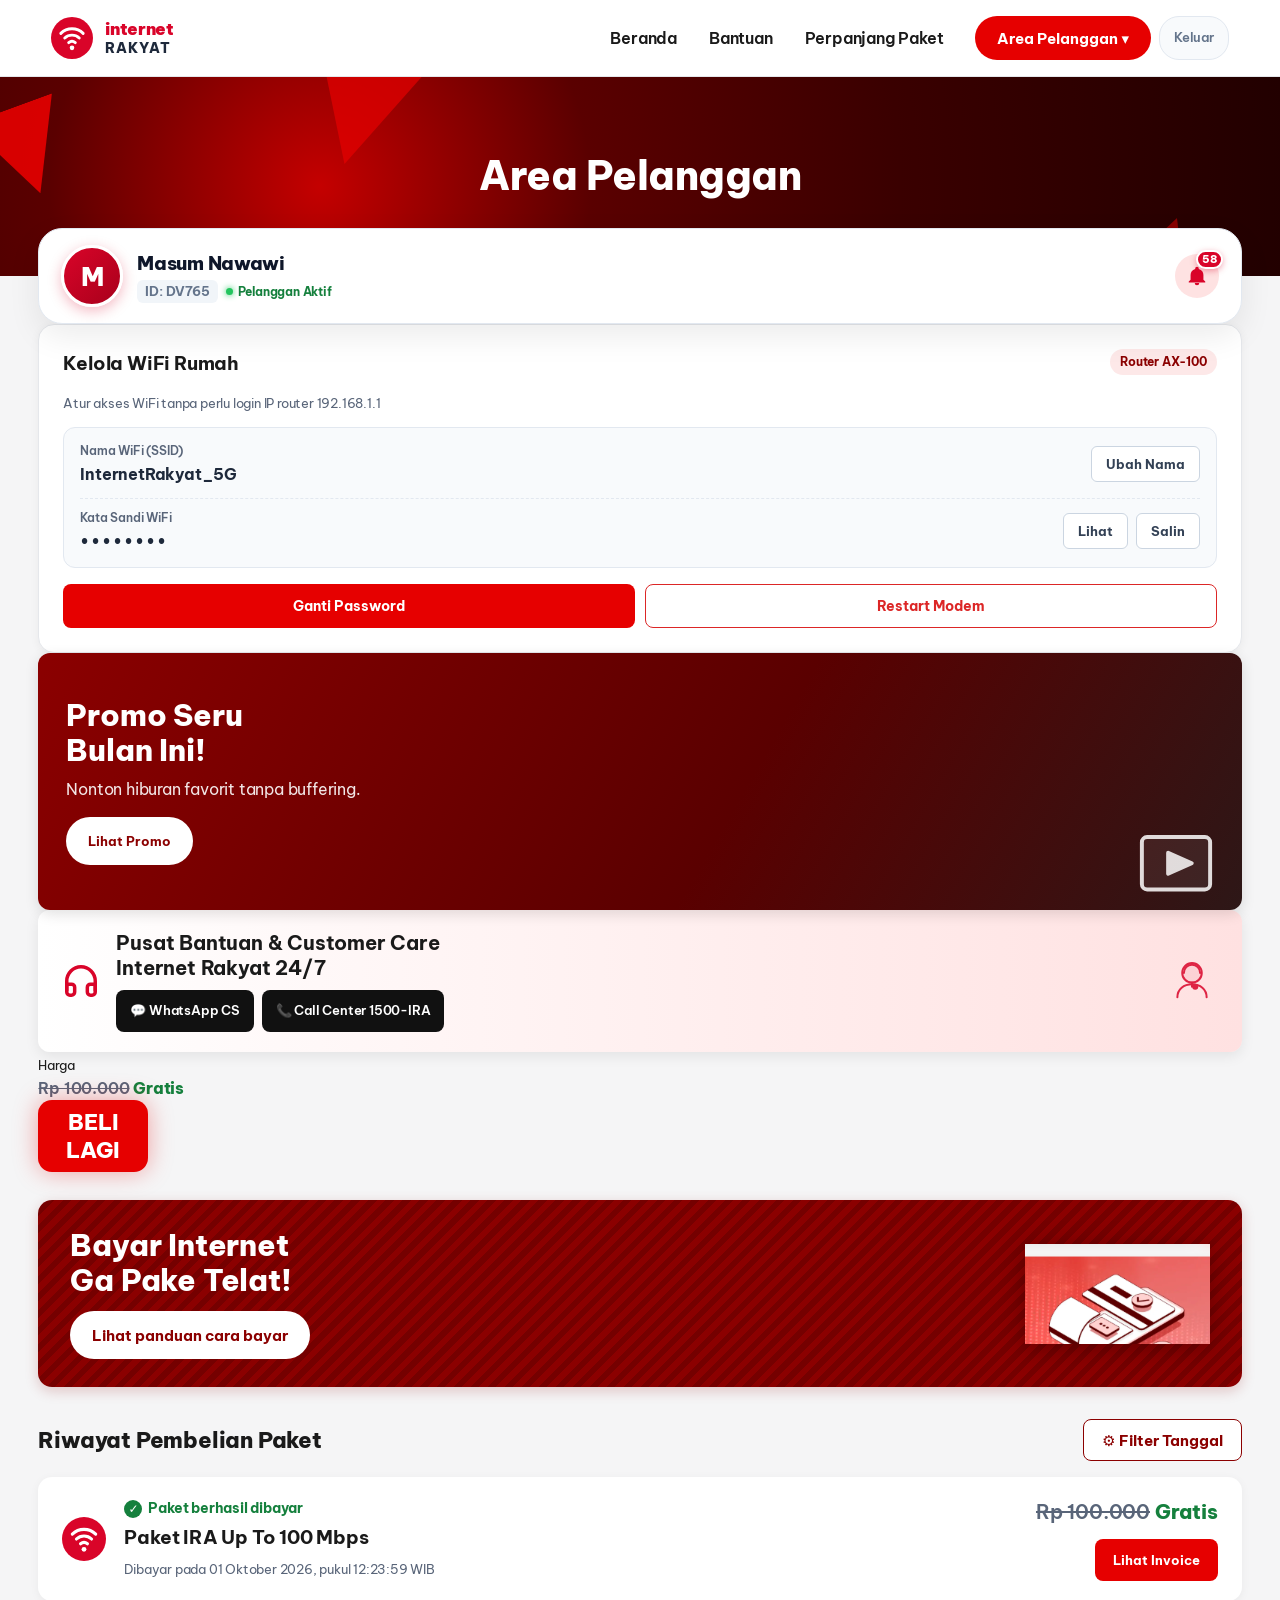
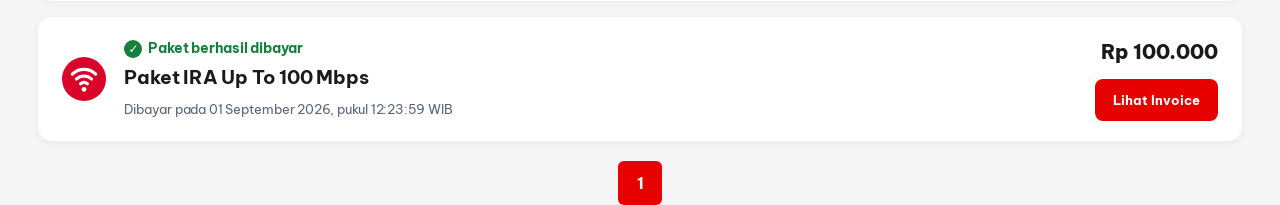
==== commit a08b097e: "fix(ui-ux): resolve dashboard header overlap, compact bell badge, responsive tabs, remove duplicate " ====
--- a/dashboard.html
+++ b/dashboard.html
@@ -57,125 +57,69 @@
   <!-- ==================== MAIN CONTENT ==================== -->
   <main class="wrap" id="top">
 
-    <!-- Profil & Notifikasi -->
-    <div class="profile">
-      <div class="avatar">I</div>
-      <div class="who">
-        <h2>Ikhda</h2>
-        <p>ID: DV765</p>
+    <!-- Profil & Notifikasi (Card Putih Mandiri Anti-Overlap) -->
+    <div class="profile-card">
+      <div class="profile-main">
+        <div class="avatar" id="userAvatar">M</div>
+        <div class="who">
+          <h2 id="userNameDisplay">Masum Nawawi</h2>
+          <div class="user-meta">
+            <span class="user-id" id="userIdDisplay">ID: DV765</span>
+            <span class="user-badge-status">
+              <span class="dot-online"></span> Pelanggan Aktif
+            </span>
+          </div>
+        </div>
       </div>
       <div class="notification-wrap">
-        <button class="bell" id="notificationBtn" type="button" aria-label="Notifikasi, 58 pemberitahuan" aria-expanded="false" aria-controls="notificationPanel" title="Buka notifikasi">
+        <button class="bell" id="notificationBtn" type="button" aria-label="Notifikasi, 58 pemberitahuan" aria-expanded="false" title="Buka notifikasi">
           <svg viewBox="0 0 24 24" aria-hidden="true" focusable="false"><path d="M12 22a2.5 2.5 0 0 0 2.5-2.5h-5A2.5 2.5 0 0 0 12 22zm7-6v-5a7 7 0 0 0-5-6.7V4a2 2 0 0 0-4 0v.3A7 7 0 0 0 5 11v5l-2 2v1h18v-1l-2-2z"/></svg>
-          <b aria-hidden="true">58</b>
+          <span class="bell-badge" id="bellBadge" aria-hidden="true">58</span>
         </button>
-        <section class="notification-panel" id="notificationPanel" aria-labelledby="notificationTitle" hidden>
+      </div>
+    </div>
+
+    <!-- Backdrop Blur Overlay untuk Modal Notifikasi -->
+    <div id="notificationBackdrop" class="modal-backdrop" onclick="closeNotifications()"></div>
+
+    <!-- Modal Notifikasi Pelanggan (Backdrop & Close Button) -->
+    <section class="notification-panel" id="notificationPanel" aria-labelledby="notificationTitle" hidden>
+      <div class="modal-header">
+        <div style="display:flex;align-items:center;gap:8px;">
+          <div class="modal-ico-wrap">
+            <svg viewBox="0 0 24 24" width="18" height="18" fill="#d90429">
+              <path d="M12 22a2.5 2.5 0 0 0 2.5-2.5h-5A2.5 2.5 0 0 0 12 22zm7-6v-5a7 7 0 0 0-5-6.7V4a2 2 0 0 0-4 0v.3A7 7 0 0 0 5 11v5l-2 2v1h18v-1l-2-2z"/>
+            </svg>
+          </div>
           <h3 id="notificationTitle">Notifikasi Pelanggan</h3>
-          <p>Paket internet aktif. Sisa masa aktif 27 hari.</p>
-          <p>Paket IRA 100 Mbps berakhir pada 01 November 2026.</p>
-        </section>
-      </div>
-    </div>
-
-    <!-- Tab Navigasi -->
-    <div class="tabs" role="tablist" aria-label="Informasi pelanggan">
-      <button class="tab active" id="tab-paket" role="tab" aria-selected="true" aria-controls="paket" tabindex="0" data-tab="paket">Informasi Paket dan Riwayat</button>
-      <button class="tab" id="tab-pribadi" role="tab" aria-selected="false" aria-controls="pribadi" tabindex="-1" data-tab="pribadi">Data Pribadi</button>
-      <button class="tab" id="tab-perangkat" role="tab" aria-selected="false" aria-controls="perangkat" tabindex="-1" data-tab="perangkat">Informasi Perangkat</button>
-    </div>
-
-    <!-- PANEL 1: INFORMASI PAKET & RIWAYAT -->
-    <section class="panel active" id="paket" role="tabpanel" aria-labelledby="tab-paket" tabindex="0">
-
-      <!-- FITUR 1 (AFTER): LIVE STATUS KONEKSI & INDIKATOR GANGGUAN -->
-      <div class="net-status-card" id="networkStatusBar">
-        <div class="net-status-main">
-          <span class="pulse-dot" id="netPulseDot" aria-hidden="true"></span>
+        </div>
+        <button type="button" class="btn-modal-close" onclick="closeNotifications()" aria-label="Tutup notifikasi">✕</button>
+      </div>
+      <div class="modal-body">
+        <div class="notif-row unread">
+          <span class="notif-bullet"></span>
           <div>
-            <div class="net-status-title">
-              <span id="netStatusTitle">Status Jaringan: Normal &amp; Terhubung</span>
-              <span class="badge-safe" id="netBadgeSafe">🟢 Online</span>
-            </div>
-            <p class="net-status-desc" id="netStatusDesc">Modem ONT fiber aktif. Wilayah Anda bebas dari gangguan massal atau pemeliharaan.</p>
-          </div>
-        </div>
-        <div class="net-metrics">
-          <div class="net-metric-item">
-            <span>Latensi / Ping</span>
-            <strong id="pingVal">14 ms</strong>
-          </div>
-          <div class="net-metric-item">
-            <span>Kecepatan Unduh</span>
-            <strong id="speedVal">98.5 Mbps</strong>
-          </div>
-          <button class="btn-check-net" id="btnCheckNet" type="button" aria-label="Tes ulang status koneksi internet">
-            <span id="checkText">Cek Jaringan</span>
-          </button>
-        </div>
-      </div>
-
-      <div class="grid">
-        <!-- Kolom Kiri -->
-        <div class="stack">
-          <!-- Kartu Paket Aktif -->
-          <div class="card stats">
-            <h3>Paket yang terakhir dibeli</h3>
-            <div class="pkg-row">
-              <div class="pkg-icon" title="Paket Aktif">
-                <svg viewBox="0 0 24 24" width="28" height="28" fill="none" stroke="#e60000" stroke-width="2.6" stroke-linecap="round">
-                  <path d="M18.36 6.64a9 9 0 1 1-12.73 0"/>
-                  <line x1="12" y1="2" x2="12" y2="12"/>
-                </svg>
-              </div>
-              <div>
-                <strong>Paket IRA Up To 100 Mbps</strong>
-                <a href="#paket-terakhir">Perpanjang Paket ›</a>
-              </div>
-            </div>
-
-            <div style="margin:12px 0 6px;padding:10px 14px;border-radius:10px;background:var(--green-soft);color:#15803d;font-size:13px;line-height:1.5">
-              🎉 <strong>Selamat Paket IRA Up To 100 Mbps baru kamu sudah aktif!</strong><br>
-              Nikmati Kuota Unlimited dan koneksi stabil selama <strong>27 Hari</strong> ke depan.
-            </div>
-
-            <div class="stat-grid">
-              <div class="stat">
-                <div class="ico">
-                  <svg viewBox="0 0 24 24" fill="none" stroke="#e60000" stroke-width="2.2" stroke-linecap="round" stroke-linejoin="round">
-                    <path d="M5 2h14v5l-4 5 4 5v5H5v-5l4-5-4-5V2z" fill="rgba(230,0,0,0.12)"/>
-                    <path d="M5 2h14M5 22h14"/>
-                  </svg>
-                </div>
-                <small>Sisa Hari</small>
-                <span class="status-badge"><i aria-hidden="true">✓</i>27 Hari</span>
-              </div>
-              <div class="stat">
-                <div class="ico">
-                  <svg viewBox="0 0 24 24" fill="none" stroke="#e60000" stroke-width="2.2" stroke-linecap="round" stroke-linejoin="round">
-                    <path d="M4.5 16.5c-1.5 1.26-2 5-2 5s3.74-.5 5-2c.71-.84.7-2.13-.09-2.91a2.18 2.18 0 0 0-2.91-.09z" fill="rgba(230,0,0,0.2)"/>
-                    <path d="M12 15l-3-3a22 22 0 0 1 2-3.95A12.88 12.88 0 0 1 22 2c0 2.72-.78 7.5-6 11a22.35 22.35 0 0 1-4 2z" fill="rgba(230,0,0,0.12)"/>
-                    <path d="M9 12H4s.55-3.03 2-4.5c1.62-1.63 5-2.5 5-2.5"/>
-                    <path d="M15 15v5s3.03-.55 4.5-2c1.63-1.62 2.5-5 2.5-5"/>
-                  </svg>
-                </div>
-                <small>Kecepatan Paket</small>
-                <span>100Mbps</span>
-              </div>
-              <div class="stat">
-                <div class="ico">
-                  <svg viewBox="0 0 24 24" fill="none" stroke="#e60000" stroke-width="2.2" stroke-linecap="round" stroke-linejoin="round">
-                    <rect x="3" y="4" width="18" height="18" rx="3" ry="3" fill="rgba(230,0,0,0.08)"/>
-                    <line x1="16" y1="2" x2="16" y2="6"/>
-                    <line x1="8" y1="2" x2="8" y2="6"/>
-                    <line x1="3" y1="10" x2="21" y2="10"/>
-                    <circle cx="12" cy="15.5" r="2.2" fill="#e60000" stroke="none"/>
-                  </svg>
-                </div>
-                <small>Tanggal Berakhir Paket</small>
-                <span>01 November 2026</span>
-              </div>
-            </div>
-          </div>
+            <strong>Paket Internet Aktif</strong>
+            <p>Sisa masa aktif paket IRA Up To 100 Mbps kamu adalah 27 hari lagi.</p>
+            <small>Hari ini, 10:30 WIB</small>
+          </div>
+        </div>
+        <div class="notif-row">
+          <div>
+            <strong>Pembayaran Terverifikasi</strong>
+            <p>Pembayaran langganan Rp 100.000 via QRIS berhasil.</p>
+            <small>01 Nov 2026, 09:15 WIB</small>
+          </div>
+        </div>
+        <div class="notif-row">
+          <div>
+            <strong>Status Jaringan Prima</strong>
+            <p>Koneksi modem ONT Anda berjalan lancar (latency 3ms).</p>
+            <small>28 Okt 2026, 14:00 WIB</small>
+          </div>
+        </div>
+      </div>
+    </section>
 
           <!-- FITUR 2 (AFTER): QUICK WIFI MANAGER -->
           <div class="card wifi-card" id="wifiCard">
@@ -258,19 +202,7 @@
 
         <!-- Kolom Kanan -->
         <div class="right">
-          <h3 class="title">Paket Terakhir Dibeli</h3>
-
-          <div class="offer">
-            <div class="girl">
-              <img src="assets/images/girl_model.png" alt="Model Internet Rakyat">
-            </div>
-            <div class="offer-card" id="paket-terakhir" tabindex="-1">
-              <div class="head">Paket IRA Up To 100 Mbps</div>
-              <div class="body">
-                <div>
-                  <small>Internet sampai dengan</small>
-                  <div class="speed">100 <span>Mbps</span></div>
-                </div>
+          
                 <div>
                   <small>Harga</small>
                   <div><span class="old">Rp 100.000</span> <span class="free">Gratis</span></div>
@@ -365,10 +297,10 @@
       <div class="card">
         <h3>Data Pribadi</h3>
         <div class="form">
-          <div class="field"><label>Nama Lengkap</label><div>Ikhda</div></div>
-          <div class="field"><label>ID Pelanggan</label><div>DV765</div></div>
-          <div class="field"><label>Nomor WhatsApp</label><div>08xx-xxxx-xxxx</div></div>
-          <div class="field"><label>Email</label><div>ikhda@internetrakyat.id</div></div>
+          <div class="field"><label>Nama Lengkap</label><div id="detailNama">Ikhda</div></div>
+          <div class="field"><label>ID Pelanggan</label><div id="detailId">DV765</div></div>
+          <div class="field"><label>Nomor WhatsApp</label><div id="detailPhone">08xx-xxxx-xxxx</div></div>
+          <div class="field"><label>Email</label><div id="detailEmail">ikhda@internetrakyat.id</div></div>
           <div class="field" style="grid-column:1/-1"><label>Alamat Pemasangan</label><div>Jl. Contoh No. 1, Area Layanan Internet Rakyat</div></div>
         </div>
       </div>
--- a/assets/css/style.css
+++ b/assets/css/style.css
@@ -1561,3 +1561,379 @@
   }
 }
 
+
+
+
+/* ==========================================================================
+   ENHANCED PROFILE CARD & DASHBOARD UI FIXES (WCAG & MOBILE READY)
+   ========================================================================== */
+.profile-card {
+  background: #ffffff;
+  border-radius: 24px;
+  padding: 16px 22px;
+  margin-top: -48px;
+  position: relative;
+  z-index: 10;
+  display: flex;
+  align-items: center;
+  justify-content: space-between;
+  box-shadow: 0 12px 32px rgba(0, 0, 0, 0.08);
+  border: 1px solid #e2e8f0;
+  gap: 16px;
+}
+
+.profile-main {
+  display: flex;
+  align-items: center;
+  gap: 14px;
+  min-width: 0;
+}
+
+.avatar {
+  width: 62px;
+  height: 62px;
+  border-radius: 50%;
+  background: linear-gradient(135deg, #d90429 0%, #a8001b 100%);
+  display: grid;
+  place-items: center;
+  font-size: 26px;
+  font-weight: 800;
+  color: #ffffff;
+  box-shadow: 0 4px 14px rgba(217, 4, 41, 0.28);
+  flex-shrink: 0;
+  border: 3px solid #ffffff;
+}
+
+.who {
+  padding-bottom: 0;
+  min-width: 0;
+}
+
+.who h2 {
+  font-size: 19px;
+  font-weight: 800;
+  color: #0f172a;
+  letter-spacing: -0.3px;
+  margin: 0;
+  white-space: nowrap;
+  overflow: hidden;
+  text-overflow: ellipsis;
+}
+
+.user-meta {
+  display: flex;
+  align-items: center;
+  gap: 8px;
+  margin-top: 3px;
+  flex-wrap: wrap;
+}
+
+.user-id {
+  font-size: 12.5px;
+  font-weight: 700;
+  color: #64748b;
+  background: #f1f5f9;
+  padding: 2px 8px;
+  border-radius: 6px;
+}
+
+.user-badge-status {
+  display: inline-flex;
+  align-items: center;
+  gap: 5px;
+  font-size: 12px;
+  font-weight: 700;
+  color: #15803d;
+}
+
+.user-badge-status .dot-online {
+  width: 7px;
+  height: 7px;
+  background: #22c55e;
+  border-radius: 50%;
+  box-shadow: 0 0 6px #22c55e;
+}
+
+.notification-wrap {
+  position: relative;
+  flex-shrink: 0;
+  margin: 0;
+}
+
+.bell {
+  width: 44px;
+  height: 44px;
+  border: 0;
+  border-radius: 50%;
+  background: #fee2e2;
+  display: grid;
+  place-items: center;
+  position: relative;
+  cursor: pointer;
+  transition: transform 0.16s ease, background-color 0.16s ease;
+}
+
+.bell:hover {
+  background: #fecaca;
+  transform: scale(1.05);
+}
+
+.bell svg {
+  width: 22px;
+  height: 22px;
+  fill: #d90429;
+}
+
+.bell-badge {
+  position: absolute;
+  top: -4px;
+  right: -4px;
+  background: #d90429;
+  color: #ffffff;
+  font-size: 10.5px;
+  font-weight: 800;
+  min-width: 19px;
+  height: 19px;
+  padding: 0 4px;
+  border-radius: 999px;
+  display: flex;
+  align-items: center;
+  justify-content: center;
+  border: 2px solid #ffffff;
+  box-shadow: 0 2px 6px rgba(217, 4, 41, 0.35);
+  line-height: 1;
+}
+
+/* ==================== TABS STYLING ==================== */
+.tabs {
+  display: flex;
+  gap: 20px;
+  border-bottom: 2px solid #e2e8f0;
+  margin: 18px 0 22px;
+  overflow-x: auto;
+  scrollbar-width: none;
+  -ms-overflow-style: none;
+}
+
+.tabs::-webkit-scrollbar {
+  display: none;
+}
+
+.tab {
+  background: none;
+  border: 0;
+  padding: 12px 6px;
+  font-size: 15px;
+  font-weight: 700;
+  color: #64748b;
+  cursor: pointer;
+  white-space: nowrap;
+  position: relative;
+  display: inline-flex;
+  align-items: center;
+  gap: 7px;
+  transition: color 0.16s ease;
+}
+
+.tab:hover {
+  color: #0f172a;
+}
+
+.tab.active {
+  color: #d90429;
+}
+
+.tab::after {
+  content: "";
+  position: absolute;
+  left: 0;
+  right: 0;
+  bottom: -2px;
+  height: 3px;
+  background: #d90429;
+  border-radius: 3px;
+  transform: scaleX(0);
+  transform-origin: left;
+  opacity: 0;
+  transition: transform 0.2s ease, opacity 0.2s ease;
+}
+
+.tab.active::after {
+  transform: scaleX(1);
+  opacity: 1;
+}
+
+/* ==================== NOTIFICATION MODAL & BACKDROP ==================== */
+.modal-backdrop {
+  position: fixed;
+  inset: 0;
+  background: rgba(15, 23, 42, 0.45);
+  backdrop-filter: blur(5px);
+  -webkit-backdrop-filter: blur(5px);
+  z-index: 9998;
+  display: none;
+  opacity: 0;
+  transition: opacity 0.2s ease;
+}
+
+.modal-backdrop.active {
+  display: block;
+  opacity: 1;
+}
+
+.notification-panel {
+  position: fixed;
+  top: 50%;
+  left: 50%;
+  transform: translate(-50%, -50%) scale(0.95);
+  width: 90%;
+  max-width: 420px;
+  background: #ffffff;
+  border-radius: 20px;
+  padding: 20px 22px;
+  box-shadow: 0 20px 50px rgba(0, 0, 0, 0.28);
+  border: 1px solid rgba(255, 255, 255, 0.8);
+  z-index: 9999;
+  display: none;
+  opacity: 0;
+  transition: transform 0.2s cubic-bezier(0.175, 0.885, 0.32, 1.275), opacity 0.2s ease;
+}
+
+.notification-panel.active {
+  display: block;
+  opacity: 1;
+  transform: translate(-50%, -50%) scale(1);
+}
+
+.modal-header {
+  display: flex;
+  align-items: center;
+  justify-content: space-between;
+  padding-bottom: 12px;
+  border-bottom: 1px solid #f1f5f9;
+}
+
+.modal-header h3 {
+  font-size: 16px;
+  font-weight: 800;
+  color: #0f172a;
+  margin: 0;
+}
+
+.modal-ico-wrap {
+  width: 32px;
+  height: 32px;
+  background: #fee2e2;
+  border-radius: 8px;
+  display: flex;
+  align-items: center;
+  justify-content: center;
+}
+
+.btn-modal-close {
+  background: #f1f5f9;
+  border: none;
+  width: 28px;
+  height: 28px;
+  border-radius: 50%;
+  font-size: 13px;
+  color: #64748b;
+  cursor: pointer;
+  display: flex;
+  align-items: center;
+  justify-content: center;
+  transition: background 0.16s ease, color 0.16s ease;
+}
+
+.btn-modal-close:hover {
+  background: #e2e8f0;
+  color: #0f172a;
+}
+
+.modal-body {
+  margin-top: 10px;
+  display: flex;
+  flex-direction: column;
+}
+
+.notif-row {
+  padding: 12px 0;
+  border-bottom: 1px solid #f1f5f9;
+  display: flex;
+  align-items: flex-start;
+  gap: 10px;
+  position: relative;
+}
+
+.notif-row:last-child {
+  border-bottom: none;
+}
+
+.notif-row.unread {
+  background: #fff8f8;
+  margin: 0 -10px;
+  padding: 10px 10px;
+  border-radius: 10px;
+}
+
+.notif-bullet {
+  width: 7px;
+  height: 7px;
+  background: #d90429;
+  border-radius: 50%;
+  margin-top: 6px;
+  flex-shrink: 0;
+}
+
+/* ==================== MOBILE ADJUSTMENTS (<640px) ==================== */
+@media (max-width: 640px) {
+  .hero {
+    height: 140px;
+  }
+  .profile-card {
+    margin-top: -36px;
+    padding: 14px 16px;
+    border-radius: 20px;
+  }
+  .avatar {
+    width: 52px;
+    height: 52px;
+    font-size: 22px;
+  }
+  .who h2 {
+    font-size: 17px;
+  }
+  .user-id {
+    font-size: 11.5px;
+    padding: 1px 6px;
+  }
+  .user-badge-status {
+    font-size: 11px;
+  }
+  .tabs {
+    display: grid;
+    grid-template-columns: repeat(3, 1fr);
+    gap: 4px;
+    border-bottom: none;
+    background: #f1f5f9;
+    padding: 4px;
+    border-radius: 14px;
+    margin: 14px 0 18px;
+  }
+  .tab {
+    padding: 8px 4px;
+    font-size: 12px;
+    font-weight: 700;
+    justify-content: center;
+    border-radius: 10px;
+    color: #64748b;
+  }
+  .tab.active {
+    background: #ffffff;
+    color: #d90429;
+    box-shadow: 0 2px 8px rgba(0, 0, 0, 0.08);
+  }
+  .tab::after {
+    display: none;
+  }
+}
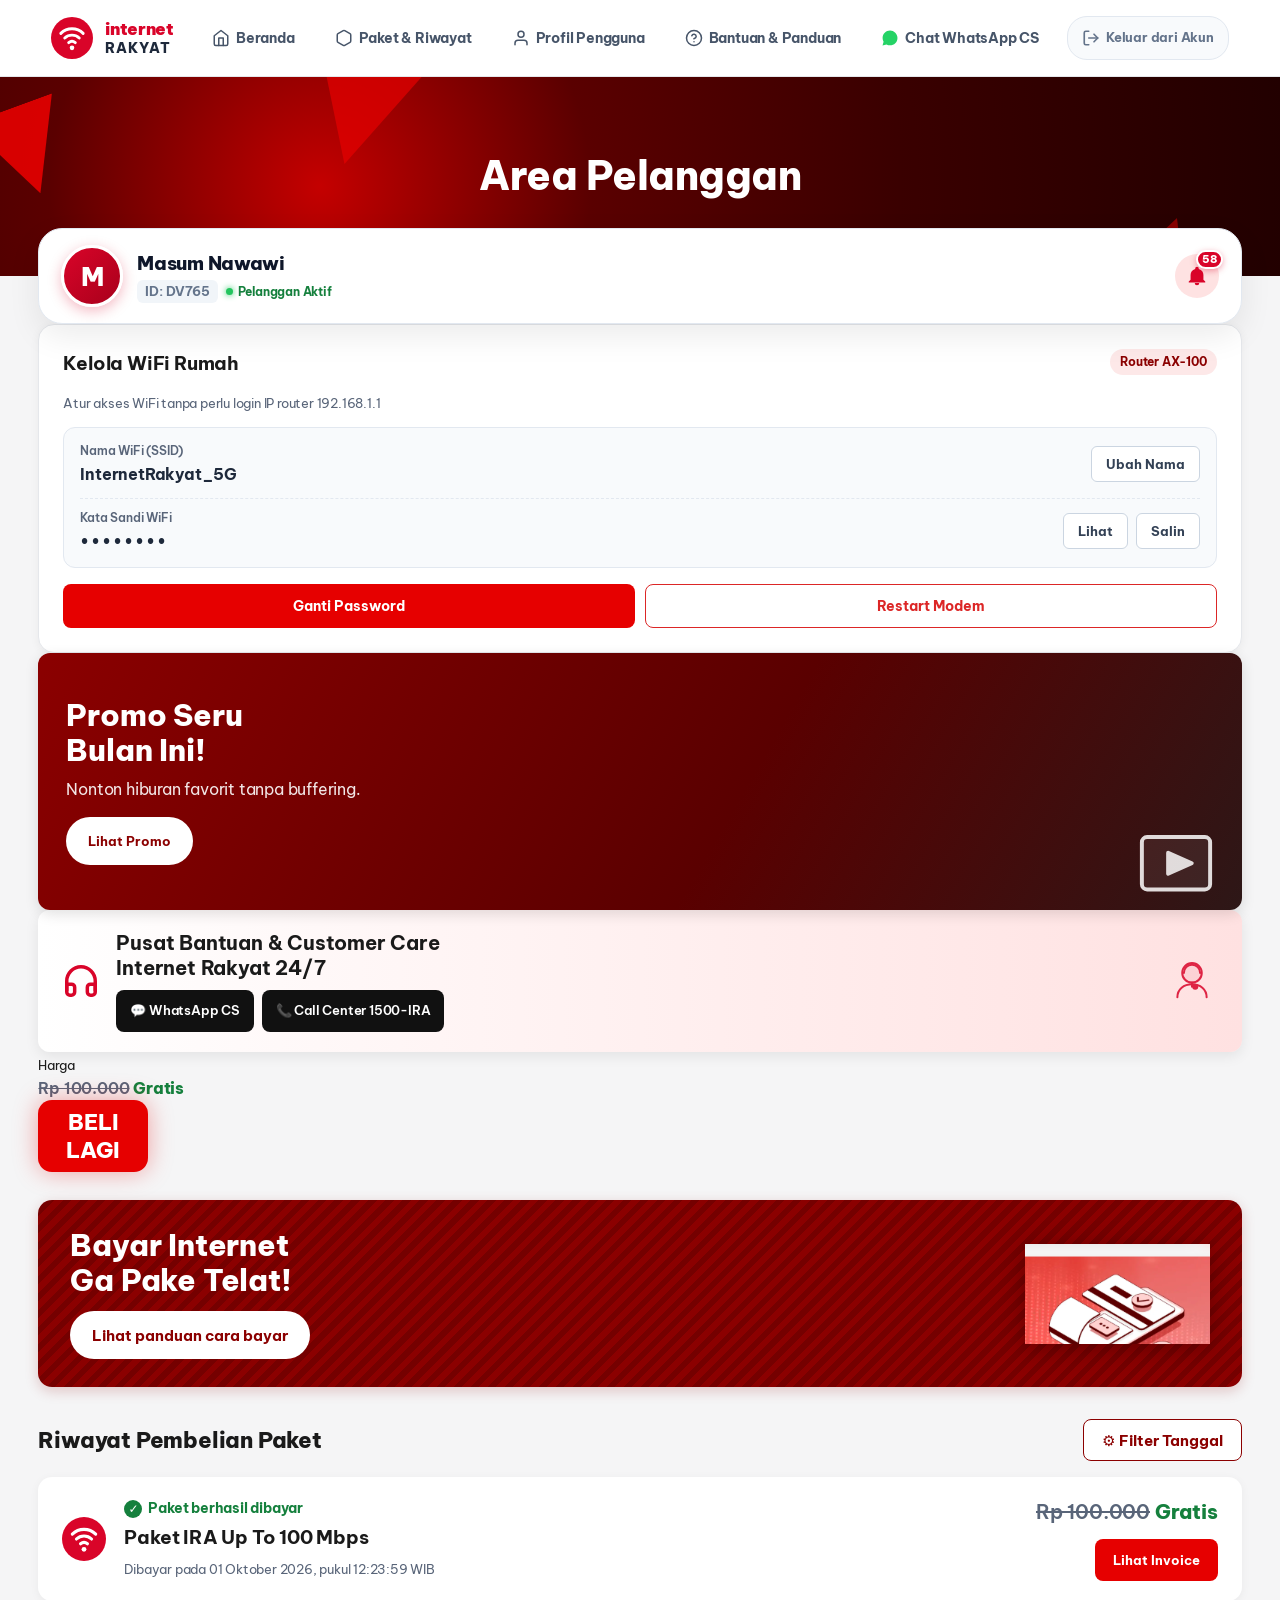
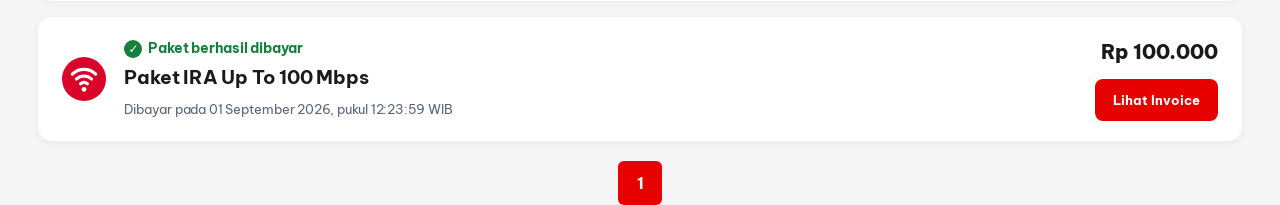
==== commit ca1fc77d: "fix(nav): replace disruptive static hamburger menu with slide-over drawer, backdrop overlay, and cle" ====
--- a/dashboard.html
+++ b/dashboard.html
@@ -34,14 +34,91 @@
         <span style="font-size:14px;font-weight:800;letter-spacing:1px;color:#1e293b;text-transform:uppercase">rakyat</span>
       </div>
     </a>
-    <button class="menu-toggle" id="menuBtn" aria-label="Menu Navigasi">☰</button>
-    <nav id="nav">
-      <a href="index.html">Beranda</a>
-      <a href="#apps">Bantuan</a>
-      <a href="#paket-terakhir">Perpanjang Paket</a>
-      <div style="display:inline-flex;align-items:center;gap:8px">
-        <button class="btn-area" id="accountBtn" type="button">Area Pelanggan ▾</button>
-        <a href="login.html" class="btn-logout" title="Keluar ke halaman login" style="padding:8px 14px;border-radius:20px;border:1px solid #e2e8f0;background:#f8fafc;color:#64748b;font-size:13px;font-weight:600;text-decoration:none;transition:all .2s">Keluar</a>
+
+    <!-- Hamburger Menu Toggle Button (Mobile) -->
+    <button class="menu-toggle" id="menuBtn" aria-label="Buka Menu Navigasi" type="button">
+      <svg viewBox="0 0 24 24" width="24" height="24" fill="none" stroke="currentColor" stroke-width="2.4" stroke-linecap="round">
+        <line x1="3" y1="6" x2="21" y2="6"/>
+        <line x1="3" y1="12" x2="21" y2="12"/>
+        <line x1="3" y1="18" x2="21" y2="18"/>
+      </svg>
+    </button>
+
+    <!-- Overlay Backdrop untuk Mobile Drawer -->
+    <div id="navBackdrop" class="nav-drawer-backdrop" onclick="closeNavDrawer()"></div>
+
+    <!-- Navigasi (Desktop Navbar & Mobile Slide-Over Drawer) -->
+    <nav id="nav" class="nav-drawer">
+      <!-- Drawer Header (Hanya tampil di mobile) -->
+      <div class="drawer-header">
+        <div class="drawer-brand">
+          <span style="color:#d90429;font-weight:900;font-size:16px;">internet</span>
+          <span style="color:#1e293b;font-weight:800;font-size:13px;letter-spacing:0.5px;">RAKYAT</span>
+        </div>
+        <button type="button" class="drawer-close-btn" id="navDrawerCloseBtn" aria-label="Tutup menu">✕</button>
+      </div>
+
+      <!-- User Mini Profile (Hanya tampil di mobile drawer) -->
+      <div class="drawer-user-info">
+        <div class="drawer-avatar" id="drawerAvatar">M</div>
+        <div class="drawer-user-meta">
+          <strong class="drawer-user-name" id="drawerUserName">Masum Nawawi</strong>
+          <span class="drawer-user-id" id="drawerUserId">ID: DV765</span>
+        </div>
+      </div>
+
+      <!-- Links Navigasi Utama -->
+      <div class="drawer-links">
+        <a href="index.html" class="drawer-link">
+          <svg viewBox="0 0 24 24" width="18" height="18" fill="none" stroke="currentColor" stroke-width="2" stroke-linecap="round" stroke-linejoin="round">
+            <path d="M3 9l9-7 9 7v11a2 2 0 0 1-2 2H5a2 2 0 0 1-2-2z"/>
+            <polyline points="9 22 9 12 15 12 15 22"/>
+          </svg>
+          <span>Beranda</span>
+        </a>
+
+        <a href="#paket" class="drawer-link" onclick="if(document.getElementById('tab-paket')) document.getElementById('tab-paket').click()">
+          <svg viewBox="0 0 24 24" width="18" height="18" fill="none" stroke="currentColor" stroke-width="2" stroke-linecap="round" stroke-linejoin="round">
+            <path d="M21 16V8a2 2 0 0 0-1-1.73l-7-4a2 2 0 0 0-2 0l-7 4A2 2 0 0 0 3 8v8a2 2 0 0 0 1 1.73l7 4a2 2 0 0 0 2 0l7-4A2 2 0 0 0 21 16z"/>
+          </svg>
+          <span>Paket &amp; Riwayat</span>
+        </a>
+
+        <a href="#pribadi" class="drawer-link" onclick="if(document.getElementById('tab-pribadi')) document.getElementById('tab-pribadi').click()">
+          <svg viewBox="0 0 24 24" width="18" height="18" fill="none" stroke="currentColor" stroke-width="2" stroke-linecap="round" stroke-linejoin="round">
+            <path d="M20 21v-2a4 4 0 0 0-4-4H8a4 4 0 0 0-4 4v2"/>
+            <circle cx="12" cy="7" r="4"/>
+          </svg>
+          <span>Profil Pengguna</span>
+        </a>
+
+        <a href="#apps" class="drawer-link">
+          <svg viewBox="0 0 24 24" width="18" height="18" fill="none" stroke="currentColor" stroke-width="2" stroke-linecap="round" stroke-linejoin="round">
+            <circle cx="12" cy="12" r="10"/>
+            <path d="M9.09 9a3 3 0 0 1 5.83 1c0 2-3 3-3 3"/>
+            <line x1="12" y1="17" x2="12.01" y2="17"/>
+          </svg>
+          <span>Bantuan &amp; Panduan</span>
+        </a>
+
+        <a href="https://api.whatsapp.com/send?phone=6281119288888&text=Halo%20Internet%20Rakyat,%20saya%20butuh%20bantuan" target="_blank" rel="noopener noreferrer" class="drawer-link">
+          <svg viewBox="0 0 24 24" width="18" height="18" fill="#25d366">
+            <path d="M12.04 2c-5.46 0-9.91 4.45-9.91 9.91 0 1.75.46 3.45 1.32 4.95L2.05 22l5.25-1.38c1.45.79 3.08 1.21 4.74 1.21 5.46 0 9.91-4.45 9.91-9.91 0-2.65-1.03-5.14-2.9-7.01A9.82 9.82 0 0 0 12.04 2z"/>
+          </svg>
+          <span>Chat WhatsApp CS</span>
+        </a>
+      </div>
+
+      <!-- Action Footer: Tombol Keluar (Di dalam Drawer) -->
+      <div class="drawer-footer">
+        <a href="login.html" class="drawer-btn-logout">
+          <svg viewBox="0 0 24 24" width="18" height="18" fill="none" stroke="currentColor" stroke-width="2.2" stroke-linecap="round" stroke-linejoin="round">
+            <path d="M9 21H5a2 2 0 0 1-2-2V5a2 2 0 0 1 2-2h4"/>
+            <polyline points="16 17 21 12 16 7"/>
+            <line x1="21" y1="12" x2="9" y2="12"/>
+          </svg>
+          <span>Keluar dari Akun</span>
+        </a>
       </div>
     </nav>
   </header>
--- a/assets/css/style.css
+++ b/assets/css/style.css
@@ -1937,3 +1937,282 @@
     display: none;
   }
 }
+
+
+
+/* ==========================================================================
+   DRAWER NAVIGATION & BACKDROP (MODAL MELAYANG ANTI-OVERLAP)
+   ========================================================================== */
+.nav-drawer-backdrop {
+  position: fixed;
+  inset: 0;
+  background: rgba(15, 23, 42, 0.48);
+  backdrop-filter: blur(4px);
+  -webkit-backdrop-filter: blur(4px);
+  z-index: 9999;
+  display: none;
+  opacity: 0;
+  transition: opacity 0.25s ease;
+}
+
+.nav-drawer-backdrop.active {
+  display: block;
+  opacity: 1;
+}
+
+/* Desktop Navigation (>=901px) */
+@media (min-width: 901px) {
+  .menu-toggle {
+    display: none !important;
+  }
+  .nav-drawer-backdrop {
+    display: none !important;
+  }
+  .drawer-header, .drawer-user-info {
+    display: none !important;
+  }
+  nav.nav-drawer {
+    display: flex !important;
+    align-items: center;
+    gap: 16px;
+    position: static !important;
+    background: transparent !important;
+    box-shadow: none !important;
+    width: auto !important;
+    height: auto !important;
+    padding: 0 !important;
+    transform: none !important;
+    overflow: visible !important;
+  }
+  .drawer-links {
+    display: flex;
+    align-items: center;
+    gap: 16px;
+  }
+  .drawer-link {
+    display: inline-flex;
+    align-items: center;
+    gap: 6px;
+    font-size: 14px;
+    font-weight: 700;
+    color: #475569;
+    text-decoration: none;
+    padding: 7px 12px;
+    border-radius: 8px;
+    transition: all 0.16s ease;
+  }
+  .drawer-link:hover {
+    color: #d90429;
+    background: #fff1f2;
+  }
+  .drawer-footer {
+    display: block;
+    margin: 0;
+    padding: 0;
+    border: none;
+  }
+  .drawer-btn-logout {
+    display: inline-flex;
+    align-items: center;
+    gap: 6px;
+    background: #f8fafc;
+    color: #64748b;
+    border: 1px solid #e2e8f0;
+    padding: 7px 14px;
+    border-radius: 20px;
+    font-size: 13px;
+    font-weight: 700;
+    text-decoration: none;
+    transition: all 0.18s ease;
+  }
+  .drawer-btn-logout:hover {
+    background: #fef2f2;
+    color: #d90429;
+    border-color: #fecaca;
+  }
+}
+
+/* Mobile Slide-Over Drawer (<900px) */
+@media (max-width: 900px) {
+  .menu-toggle {
+    display: flex !important;
+    align-items: center;
+    justify-content: center;
+    width: 42px;
+    height: 42px;
+    background: #f8fafc;
+    border: 1px solid #e2e8f0;
+    border-radius: 12px;
+    color: #0f172a;
+    cursor: pointer;
+    transition: all 0.18s ease;
+    padding: 0;
+  }
+
+  .menu-toggle:hover {
+    background: #f1f5f9;
+    color: #d90429;
+  }
+
+  nav.nav-drawer {
+    display: flex !important;
+    flex-direction: column !important;
+    position: fixed !important;
+    top: 0 !important;
+    right: 0 !important;
+    bottom: 0 !important;
+    width: 290px !important;
+    max-width: 85vw !important;
+    height: 100vh !important;
+    height: 100dvh !important;
+    background: #ffffff !important;
+    z-index: 10000 !important;
+    box-shadow: -10px 0 35px rgba(0, 0, 0, 0.22) !important;
+    padding: 20px 20px 24px !important;
+    box-sizing: border-box !important;
+    transform: translateX(100%) !important;
+    transition: transform 0.28s cubic-bezier(0.16, 1, 0.3, 1) !important;
+    overflow-y: auto !important;
+  }
+
+  nav.nav-drawer.open {
+    transform: translateX(0) !important;
+  }
+
+  .drawer-header {
+    display: flex;
+    align-items: center;
+    justify-content: space-between;
+    padding-bottom: 16px;
+    border-bottom: 1px solid #f1f5f9;
+    margin-bottom: 16px;
+  }
+
+  .drawer-brand {
+    display: flex;
+    align-items: baseline;
+    gap: 4px;
+  }
+
+  .drawer-close-btn {
+    background: #f1f5f9;
+    border: none;
+    width: 32px;
+    height: 32px;
+    border-radius: 50%;
+    font-size: 14px;
+    font-weight: 700;
+    color: #64748b;
+    cursor: pointer;
+    display: flex;
+    align-items: center;
+    justify-content: center;
+    transition: all 0.16s ease;
+  }
+
+  .drawer-close-btn:hover {
+    background: #e2e8f0;
+    color: #0f172a;
+  }
+
+  .drawer-user-info {
+    display: flex;
+    align-items: center;
+    gap: 12px;
+    background: #f8fafc;
+    border: 1px solid #e2e8f0;
+    border-radius: 14px;
+    padding: 12px 14px;
+    margin-bottom: 20px;
+  }
+
+  .drawer-avatar {
+    width: 40px;
+    height: 40px;
+    border-radius: 50%;
+    background: linear-gradient(135deg, #d90429, #a8001b);
+    display: flex;
+    align-items: center;
+    justify-content: center;
+    color: #fff;
+    font-size: 16px;
+    font-weight: 800;
+    flex-shrink: 0;
+  }
+
+  .drawer-user-meta {
+    display: flex;
+    flex-direction: column;
+    min-width: 0;
+  }
+
+  .drawer-user-name {
+    font-size: 14px;
+    font-weight: 800;
+    color: #0f172a;
+    white-space: nowrap;
+    overflow: hidden;
+    text-overflow: ellipsis;
+  }
+
+  .drawer-user-id {
+    font-size: 12px;
+    font-weight: 600;
+    color: #64748b;
+  }
+
+  .drawer-links {
+    display: flex;
+    flex-direction: column;
+    gap: 6px;
+    flex: 1;
+  }
+
+  .drawer-link {
+    display: flex;
+    align-items: center;
+    gap: 12px;
+    padding: 12px 14px;
+    border-radius: 12px;
+    font-size: 14px;
+    font-weight: 700;
+    color: #334155;
+    text-decoration: none;
+    transition: all 0.16s ease;
+  }
+
+  .drawer-link:hover, .drawer-link:active {
+    background: #fff1f2;
+    color: #d90429;
+    transform: translateX(3px);
+  }
+
+  .drawer-footer {
+    margin-top: auto;
+    padding-top: 16px;
+    border-top: 1px solid #f1f5f9;
+  }
+
+  .drawer-btn-logout {
+    display: flex;
+    align-items: center;
+    justify-content: center;
+    gap: 10px;
+    width: 100%;
+    box-sizing: border-box;
+    background: #fef2f2;
+    color: #b91c1c;
+    border: 1px solid #fecaca;
+    padding: 12px 16px;
+    border-radius: 12px;
+    font-size: 13.5px;
+    font-weight: 800;
+    text-decoration: none;
+    transition: all 0.16s ease;
+  }
+
+  .drawer-btn-logout:hover {
+    background: #fee2e2;
+    color: #991b1b;
+  }
+}
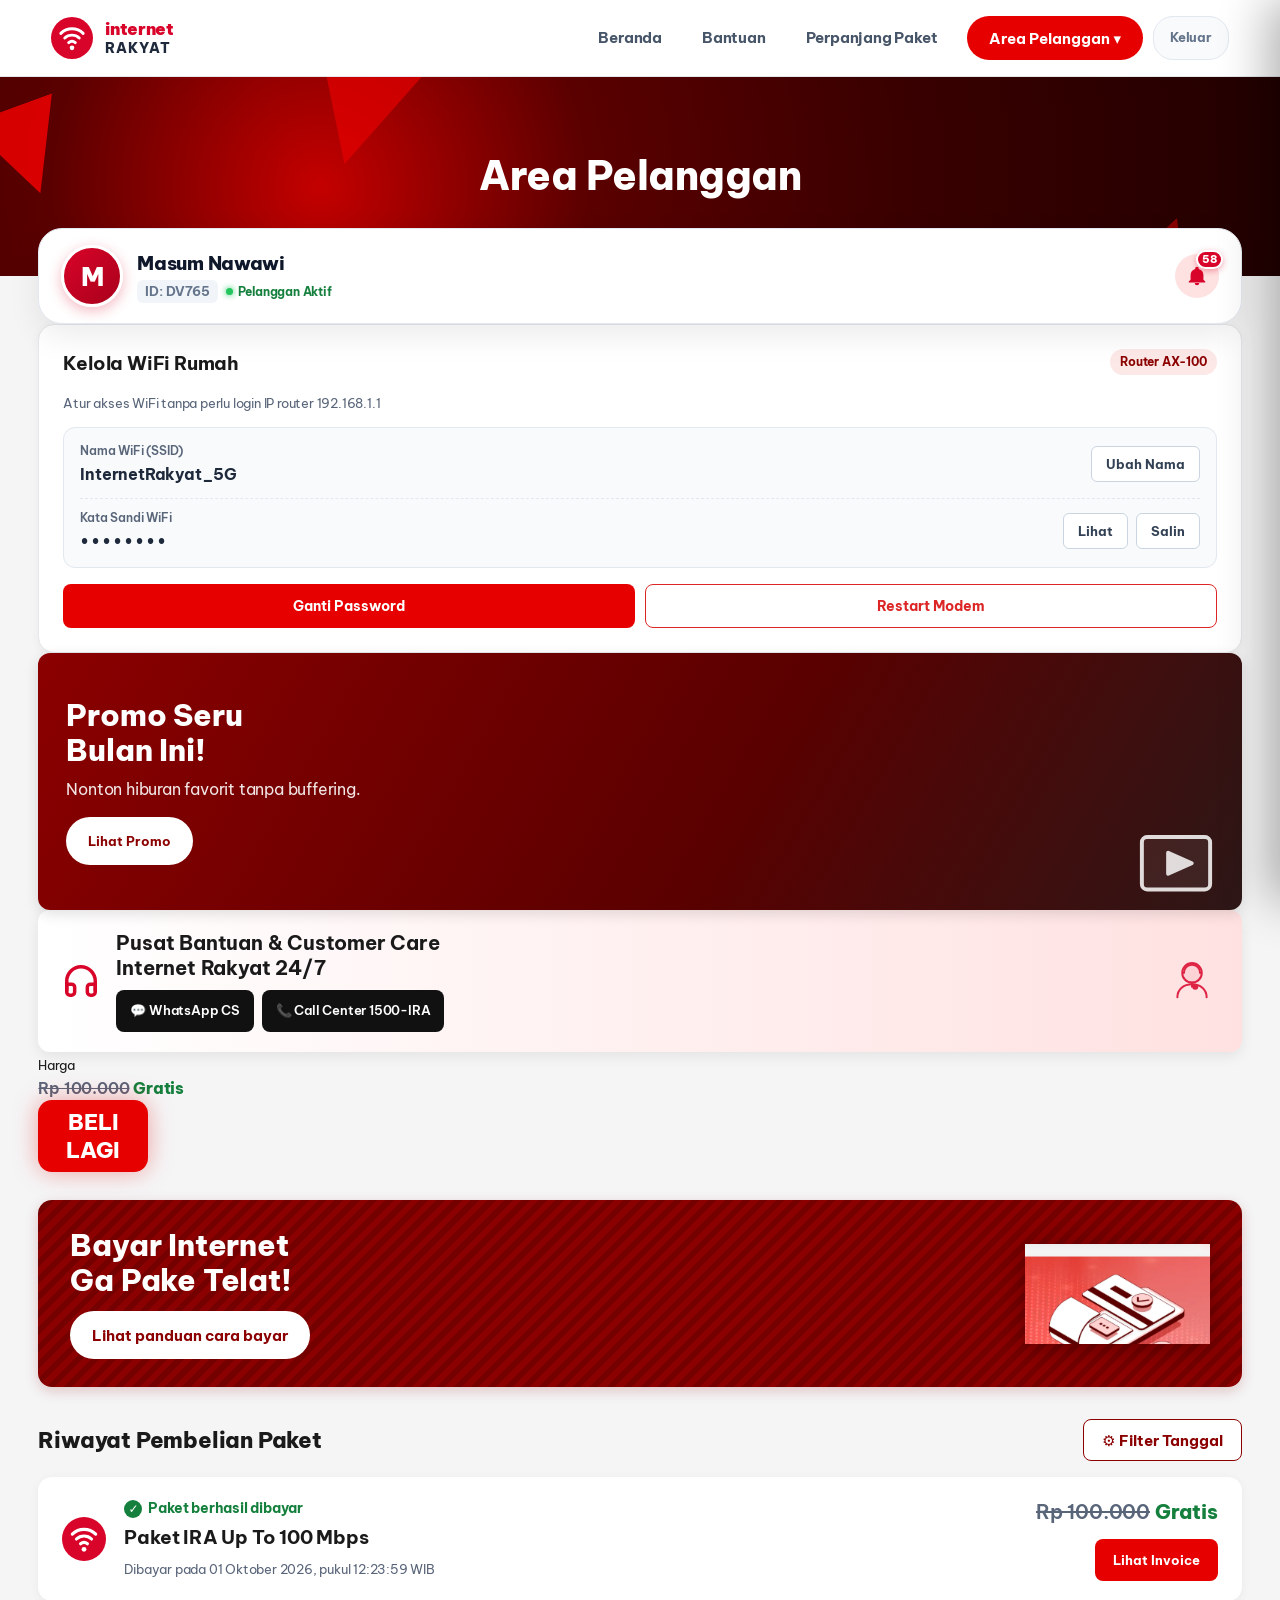
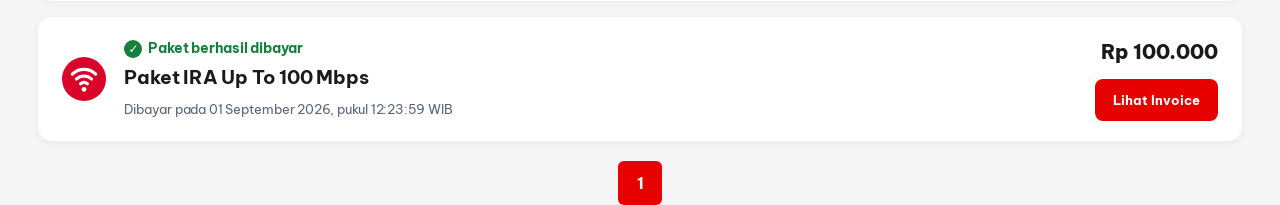
==== commit 76eae2f7: "fix(dashboard): implement isolated fixed slide-over drawer with root backdrop, top z-index, close bu" ====
--- a/dashboard.html
+++ b/dashboard.html
@@ -19,6 +19,7 @@
 </head>
 <body>
 
+  <!-- ==================== HEADER ==================== -->
   <!-- ==================== HEADER ==================== -->
   <header>
     <a class="brand" href="index.html" aria-label="Internet Rakyat Beranda">
@@ -35,92 +36,25 @@
       </div>
     </a>
 
+    <!-- Desktop Navigation Links (Hanya Tampil di Layar Besar) -->
+    <nav class="desktop-nav" aria-label="Navigasi Utama Desktop">
+      <a href="index.html">Beranda</a>
+      <a href="#apps">Bantuan</a>
+      <a href="#paket" onclick="if(document.getElementById('tab-paket')) document.getElementById('tab-paket').click()">Perpanjang Paket</a>
+      <div style="display:inline-flex;align-items:center;gap:10px">
+        <button class="btn-area" id="accountBtn" type="button">Area Pelanggan ▾</button>
+        <a href="login.html" class="btn-logout" title="Keluar ke halaman login">Keluar</a>
+      </div>
+    </nav>
+
     <!-- Hamburger Menu Toggle Button (Mobile) -->
-    <button class="menu-toggle" id="menuBtn" aria-label="Buka Menu Navigasi" type="button">
+    <button class="menu-toggle" id="menuBtn" aria-label="Buka Menu Navigasi" type="button" onclick="openSidebar()">
       <svg viewBox="0 0 24 24" width="24" height="24" fill="none" stroke="currentColor" stroke-width="2.4" stroke-linecap="round">
         <line x1="3" y1="6" x2="21" y2="6"/>
         <line x1="3" y1="12" x2="21" y2="12"/>
         <line x1="3" y1="18" x2="21" y2="18"/>
       </svg>
     </button>
-
-    <!-- Overlay Backdrop untuk Mobile Drawer -->
-    <div id="navBackdrop" class="nav-drawer-backdrop" onclick="closeNavDrawer()"></div>
-
-    <!-- Navigasi (Desktop Navbar & Mobile Slide-Over Drawer) -->
-    <nav id="nav" class="nav-drawer">
-      <!-- Drawer Header (Hanya tampil di mobile) -->
-      <div class="drawer-header">
-        <div class="drawer-brand">
-          <span style="color:#d90429;font-weight:900;font-size:16px;">internet</span>
-          <span style="color:#1e293b;font-weight:800;font-size:13px;letter-spacing:0.5px;">RAKYAT</span>
-        </div>
-        <button type="button" class="drawer-close-btn" id="navDrawerCloseBtn" aria-label="Tutup menu">✕</button>
-      </div>
-
-      <!-- User Mini Profile (Hanya tampil di mobile drawer) -->
-      <div class="drawer-user-info">
-        <div class="drawer-avatar" id="drawerAvatar">M</div>
-        <div class="drawer-user-meta">
-          <strong class="drawer-user-name" id="drawerUserName">Masum Nawawi</strong>
-          <span class="drawer-user-id" id="drawerUserId">ID: DV765</span>
-        </div>
-      </div>
-
-      <!-- Links Navigasi Utama -->
-      <div class="drawer-links">
-        <a href="index.html" class="drawer-link">
-          <svg viewBox="0 0 24 24" width="18" height="18" fill="none" stroke="currentColor" stroke-width="2" stroke-linecap="round" stroke-linejoin="round">
-            <path d="M3 9l9-7 9 7v11a2 2 0 0 1-2 2H5a2 2 0 0 1-2-2z"/>
-            <polyline points="9 22 9 12 15 12 15 22"/>
-          </svg>
-          <span>Beranda</span>
-        </a>
-
-        <a href="#paket" class="drawer-link" onclick="if(document.getElementById('tab-paket')) document.getElementById('tab-paket').click()">
-          <svg viewBox="0 0 24 24" width="18" height="18" fill="none" stroke="currentColor" stroke-width="2" stroke-linecap="round" stroke-linejoin="round">
-            <path d="M21 16V8a2 2 0 0 0-1-1.73l-7-4a2 2 0 0 0-2 0l-7 4A2 2 0 0 0 3 8v8a2 2 0 0 0 1 1.73l7 4a2 2 0 0 0 2 0l7-4A2 2 0 0 0 21 16z"/>
-          </svg>
-          <span>Paket &amp; Riwayat</span>
-        </a>
-
-        <a href="#pribadi" class="drawer-link" onclick="if(document.getElementById('tab-pribadi')) document.getElementById('tab-pribadi').click()">
-          <svg viewBox="0 0 24 24" width="18" height="18" fill="none" stroke="currentColor" stroke-width="2" stroke-linecap="round" stroke-linejoin="round">
-            <path d="M20 21v-2a4 4 0 0 0-4-4H8a4 4 0 0 0-4 4v2"/>
-            <circle cx="12" cy="7" r="4"/>
-          </svg>
-          <span>Profil Pengguna</span>
-        </a>
-
-        <a href="#apps" class="drawer-link">
-          <svg viewBox="0 0 24 24" width="18" height="18" fill="none" stroke="currentColor" stroke-width="2" stroke-linecap="round" stroke-linejoin="round">
-            <circle cx="12" cy="12" r="10"/>
-            <path d="M9.09 9a3 3 0 0 1 5.83 1c0 2-3 3-3 3"/>
-            <line x1="12" y1="17" x2="12.01" y2="17"/>
-          </svg>
-          <span>Bantuan &amp; Panduan</span>
-        </a>
-
-        <a href="https://api.whatsapp.com/send?phone=6281119288888&text=Halo%20Internet%20Rakyat,%20saya%20butuh%20bantuan" target="_blank" rel="noopener noreferrer" class="drawer-link">
-          <svg viewBox="0 0 24 24" width="18" height="18" fill="#25d366">
-            <path d="M12.04 2c-5.46 0-9.91 4.45-9.91 9.91 0 1.75.46 3.45 1.32 4.95L2.05 22l5.25-1.38c1.45.79 3.08 1.21 4.74 1.21 5.46 0 9.91-4.45 9.91-9.91 0-2.65-1.03-5.14-2.9-7.01A9.82 9.82 0 0 0 12.04 2z"/>
-          </svg>
-          <span>Chat WhatsApp CS</span>
-        </a>
-      </div>
-
-      <!-- Action Footer: Tombol Keluar (Di dalam Drawer) -->
-      <div class="drawer-footer">
-        <a href="login.html" class="drawer-btn-logout">
-          <svg viewBox="0 0 24 24" width="18" height="18" fill="none" stroke="currentColor" stroke-width="2.2" stroke-linecap="round" stroke-linejoin="round">
-            <path d="M9 21H5a2 2 0 0 1-2-2V5a2 2 0 0 1 2-2h4"/>
-            <polyline points="16 17 21 12 16 7"/>
-            <line x1="21" y1="12" x2="9" y2="12"/>
-          </svg>
-          <span>Keluar dari Akun</span>
-        </a>
-      </div>
-    </nav>
   </header>
 
   <!-- ==================== HERO BANNER ==================== -->
@@ -467,5 +401,85 @@
 
   <!-- Main Application Script -->
   <script src="assets/js/app.js"></script>
+
+  <!-- ==================== SIDEBAR DRAWER MELAYANG (DIRECT BODY CHILD) ==================== -->
+  <!-- Backdrop / Dim Layer (Fixed Inset-0, Z-40 / Z-99998) -->
+  <div id="menu-backdrop" class="fixed inset-0 bg-black/50 z-40 backdrop-blur-xs transition-opacity" onclick="closeSidebar()" aria-hidden="true"></div>
+
+  <!-- Sidebar Drawer Container (Fixed Top-0 Right-0 H-Full W-64, Z-50 / Z-99999) -->
+  <aside id="sidebar-drawer" class="sidebar-drawer fixed top-0 right-0 h-full w-64 bg-white z-50 shadow-2xl transition-transform duration-300 ease-in-out" aria-label="Menu Navigasi Mobile">
+    <!-- Header Drawer dengan Tombol Close (X) -->
+    <div class="drawer-header">
+      <div class="drawer-brand">
+        <span style="color:#d90429;font-weight:900;font-size:16px;">internet</span>
+        <span style="color:#1e293b;font-weight:800;font-size:13px;letter-spacing:0.5px;">RAKYAT</span>
+      </div>
+      <button type="button" class="drawer-close-btn" id="navDrawerCloseBtn" onclick="closeSidebar()" aria-label="Tutup menu">✕</button>
+    </div>
+
+    <!-- Mini Profil Pengguna di Drawer -->
+    <div class="drawer-user-info">
+      <div class="drawer-avatar" id="drawerAvatar">M</div>
+      <div class="drawer-user-meta">
+        <strong class="drawer-user-name" id="drawerUserName">Masum Nawawi</strong>
+        <span class="drawer-user-id" id="drawerUserId">ID: DV765</span>
+      </div>
+    </div>
+
+    <!-- Navigasi Vertikal Rapi -->
+    <div class="drawer-links">
+      <a href="index.html" class="drawer-link" onclick="closeSidebar()">
+        <svg viewBox="0 0 24 24" width="18" height="18" fill="none" stroke="currentColor" stroke-width="2" stroke-linecap="round" stroke-linejoin="round">
+          <path d="M3 9l9-7 9 7v11a2 2 0 0 1-2 2H5a2 2 0 0 1-2-2z"/>
+          <polyline points="9 22 9 12 15 12 15 22"/>
+        </svg>
+        <span>Beranda</span>
+      </a>
+
+      <a href="#paket" class="drawer-link" onclick="closeSidebar(); if(document.getElementById('tab-paket')) document.getElementById('tab-paket').click()">
+        <svg viewBox="0 0 24 24" width="18" height="18" fill="none" stroke="currentColor" stroke-width="2" stroke-linecap="round" stroke-linejoin="round">
+          <path d="M21 16V8a2 2 0 0 0-1-1.73l-7-4a2 2 0 0 0-2 0l-7 4A2 2 0 0 0 3 8v8a2 2 0 0 0 1 1.73l7 4a2 2 0 0 0 2 0l7-4A2 2 0 0 0 21 16z"/>
+        </svg>
+        <span>Paket &amp; Riwayat</span>
+      </a>
+
+      <a href="#pribadi" class="drawer-link" onclick="closeSidebar(); if(document.getElementById('tab-pribadi')) document.getElementById('tab-pribadi').click()">
+        <svg viewBox="0 0 24 24" width="18" height="18" fill="none" stroke="currentColor" stroke-width="2" stroke-linecap="round" stroke-linejoin="round">
+          <path d="M20 21v-2a4 4 0 0 0-4-4H8a4 4 0 0 0-4 4v2"/>
+          <circle cx="12" cy="7" r="4"/>
+        </svg>
+        <span>Profil Pengguna</span>
+      </a>
+
+      <a href="#apps" class="drawer-link" onclick="closeSidebar()">
+        <svg viewBox="0 0 24 24" width="18" height="18" fill="none" stroke="currentColor" stroke-width="2" stroke-linecap="round" stroke-linejoin="round">
+          <circle cx="12" cy="12" r="10"/>
+          <path d="M9.09 9a3 3 0 0 1 5.83 1c0 2-3 3-3 3"/>
+          <line x1="12" y1="17" x2="12.01" y2="17"/>
+        </svg>
+        <span>Bantuan &amp; Panduan</span>
+      </a>
+
+      <a href="https://api.whatsapp.com/send?phone=6281119288888&text=Halo%20Internet%20Rakyat,%20saya%20butuh%20bantuan" target="_blank" rel="noopener noreferrer" class="drawer-link" onclick="closeSidebar()">
+        <svg viewBox="0 0 24 24" width="18" height="18" fill="#25d366">
+          <path d="M12.04 2c-5.46 0-9.91 4.45-9.91 9.91 0 1.75.46 3.45 1.32 4.95L2.05 22l5.25-1.38c1.45.79 3.08 1.21 4.74 1.21 5.46 0 9.91-4.45 9.91-9.91 0-2.65-1.03-5.14-2.9-7.01A9.82 9.82 0 0 0 12.04 2z"/>
+        </svg>
+        <span>Chat WhatsApp CS</span>
+      </a>
+    </div>
+
+    <!-- Tombol Keluar dari Akun (Rapi di Bawah Drawer) -->
+    <div class="drawer-footer">
+      <a href="login.html" class="drawer-btn-logout">
+        <svg viewBox="0 0 24 24" width="18" height="18" fill="none" stroke="currentColor" stroke-width="2.2" stroke-linecap="round" stroke-linejoin="round">
+          <path d="M9 21H5a2 2 0 0 1-2-2V5a2 2 0 0 1 2-2h4"/>
+          <polyline points="16 17 21 12 16 7"/>
+          <line x1="21" y1="12" x2="9" y2="12"/>
+        </svg>
+        <span>Keluar dari Akun</span>
+      </a>
+    </div>
+  </aside>
+
 </body>
 </html>
--- a/assets/css/style.css
+++ b/assets/css/style.css
@@ -26,6 +26,11 @@
 
 body, button, input, select, textarea {
   font-family: var(--font-main);
+}
+
+html, body {
+  overflow-x: hidden;
+  max-width: 100%;
 }
 
 body {
@@ -1467,22 +1472,7 @@
   .grid {
     grid-template-columns: 1fr;
   }
-  nav {
-    display: none;
-    position: absolute;
-    top: 76px;
-    left: 0;
-    right: 0;
-    background: #fff;
-    flex-direction: column;
-    align-items: flex-start;
-    padding: 16px 24px;
-    gap: 16px;
-    box-shadow: 0 8px 16px rgba(0,0,0,.08);
-  }
-  nav.open {
-    display: flex;
-  }
+  /* Old nav block removed */
   .menu-toggle {
     display: block;
   }
@@ -2216,3 +2206,129 @@
     color: #991b1b;
   }
 }
+
+
+
+/* ==========================================================================
+   ISOLATED SIDEBAR DRAWER (Z-50) & BACKDROP (Z-40)
+   ========================================================================== */
+.desktop-nav {
+  display: flex;
+  align-items: center;
+  gap: 20px;
+}
+
+.desktop-nav a {
+  font-size: 14.5px;
+  font-weight: 700;
+  color: #475569;
+  text-decoration: none;
+  padding: 6px 10px;
+  border-radius: 8px;
+  transition: all 0.16s ease;
+}
+
+.desktop-nav a:hover {
+  color: #d90429;
+  background: #fff1f2;
+}
+
+.desktop-nav .btn-logout {
+  padding: 8px 16px;
+  border-radius: 20px;
+  border: 1px solid #e2e8f0;
+  background: #f8fafc;
+  color: #64748b;
+  font-size: 13px;
+  font-weight: 700;
+  text-decoration: none;
+}
+
+.desktop-nav .btn-logout:hover {
+  color: #d90429;
+  border-color: #fecaca;
+  background: #fef2f2;
+}
+
+@media (max-width: 900px) {
+  header {
+    padding: 0 16px !important;
+    height: 68px !important;
+  }
+  .desktop-nav {
+    display: none !important;
+  }
+}
+
+/* BACKDROP OVERLAY (Z-40 / Z-99998) */
+#menu-backdrop, .menu-backdrop {
+  position: fixed !important;
+  inset: 0 !important;
+  top: 0 !important;
+  left: 0 !important;
+  right: 0 !important;
+  bottom: 0 !important;
+  width: 100vw !important;
+  height: 100vh !important;
+  height: 100dvh !important;
+  background: rgba(0, 0, 0, 0.52) !important;
+  backdrop-filter: blur(4px) !important;
+  -webkit-backdrop-filter: blur(4px) !important;
+  z-index: 99998 !important;
+  display: none;
+  opacity: 0;
+  transition: opacity 0.28s ease !important;
+  cursor: pointer;
+}
+
+#menu-backdrop.active, .menu-backdrop.active {
+  display: block !important;
+  opacity: 1 !important;
+}
+
+/* SIDEBAR DRAWER CONTAINER (Z-50 / Z-99999) */
+#sidebar-drawer, .sidebar-drawer {
+  position: fixed !important;
+  top: 0 !important;
+  right: 0 !important;
+  bottom: 0 !important;
+  height: 100% !important;
+  height: 100vh !important;
+  height: 100dvh !important;
+  width: 280px !important;
+  max-width: 82vw !important;
+  background: #ffffff !important;
+  z-index: 99999 !important;
+  box-shadow: -12px 0 45px rgba(0, 0, 0, 0.3) !important;
+  padding: 20px 20px 26px !important;
+  box-sizing: border-box !important;
+  display: flex !important;
+  flex-direction: column !important;
+  transform: translateX(100%) !important;
+  transition: transform 0.3s cubic-bezier(0.16, 1, 0.3, 1) !important;
+  overflow-y: auto !important;
+  margin: 0 !important;
+}
+
+#sidebar-drawer.open, .sidebar-drawer.open {
+  transform: translateX(0) !important;
+}
+
+/* Ensure Page Stays 100% Stable When Drawer Is Open */
+body.drawer-open {
+  overflow: hidden !important;
+  touch-action: none !important;
+}
+
+/* Z-INDEX DISCIPLINE: Profile Card and Hero Stay Below Drawer */
+.profile-card {
+  z-index: 10 !important;
+}
+
+header {
+  z-index: 20 !important;
+}
+
+.hero {
+  z-index: 1 !important;
+}
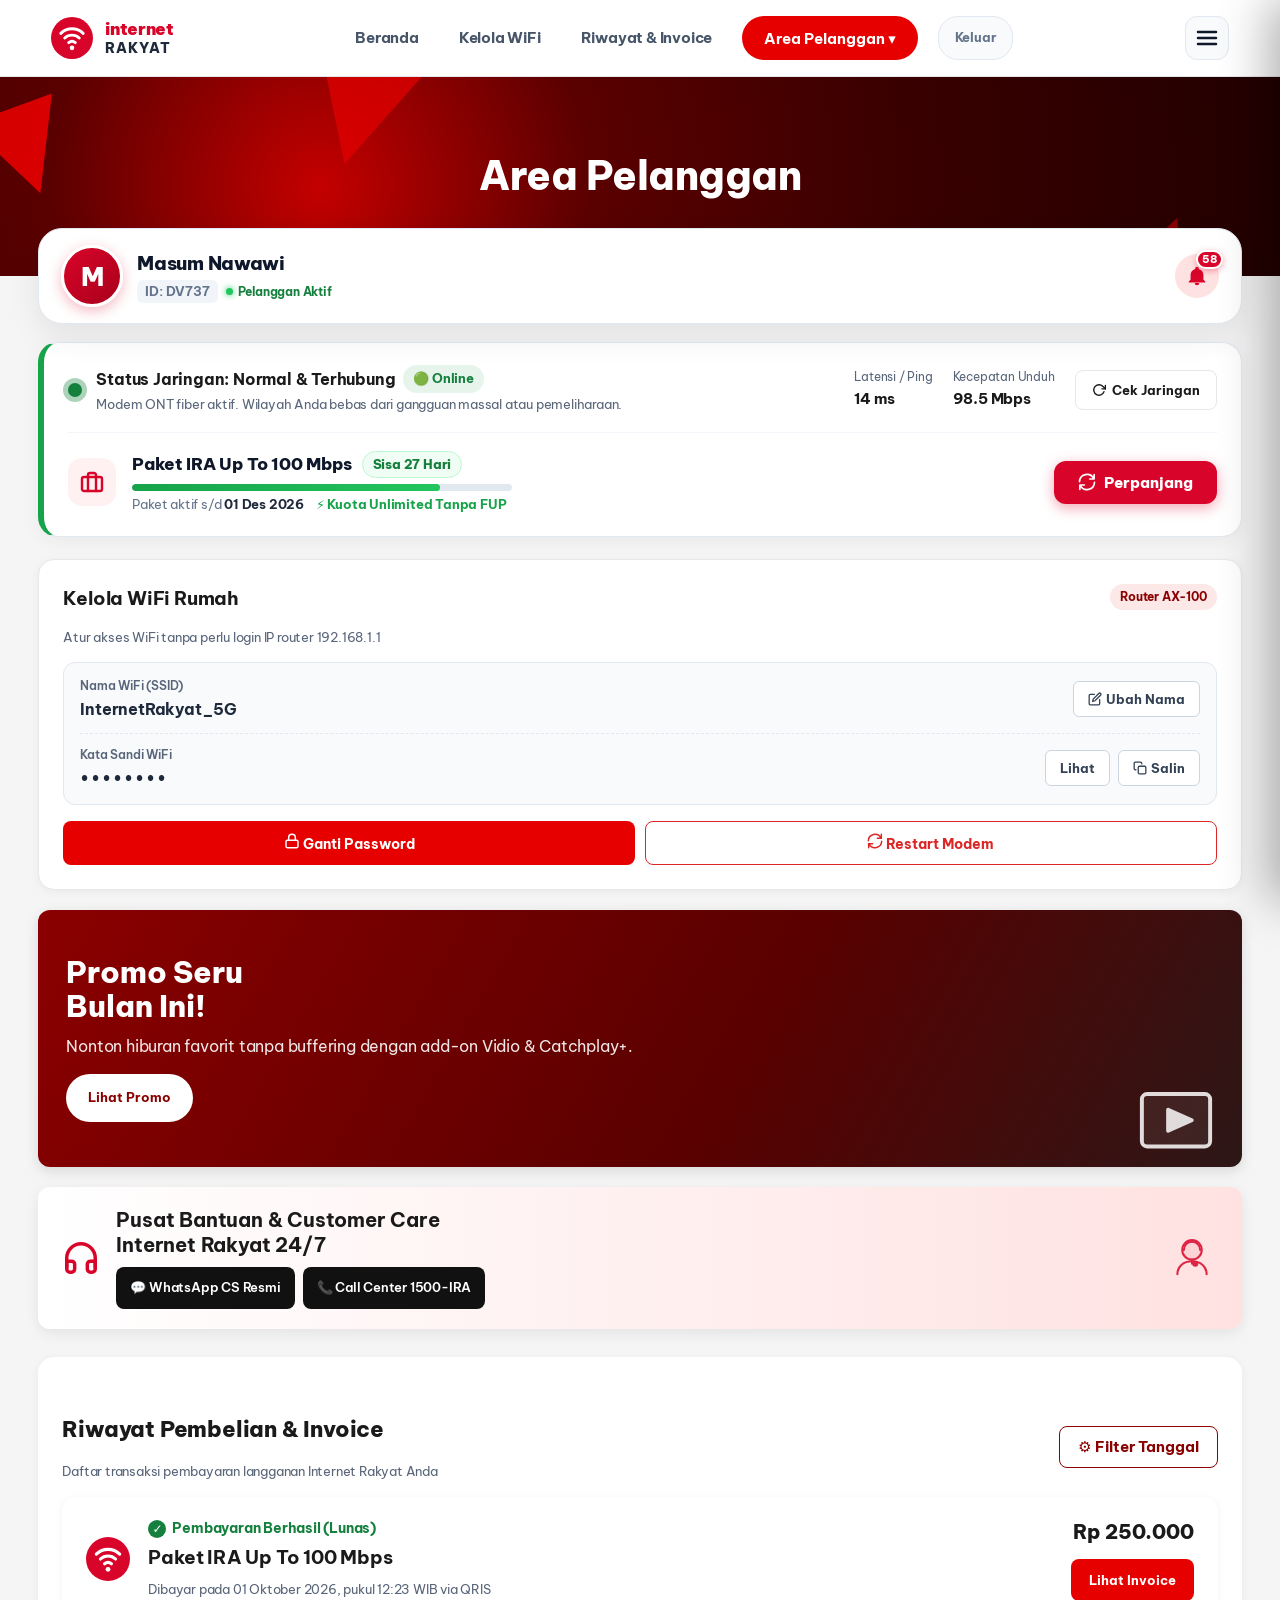
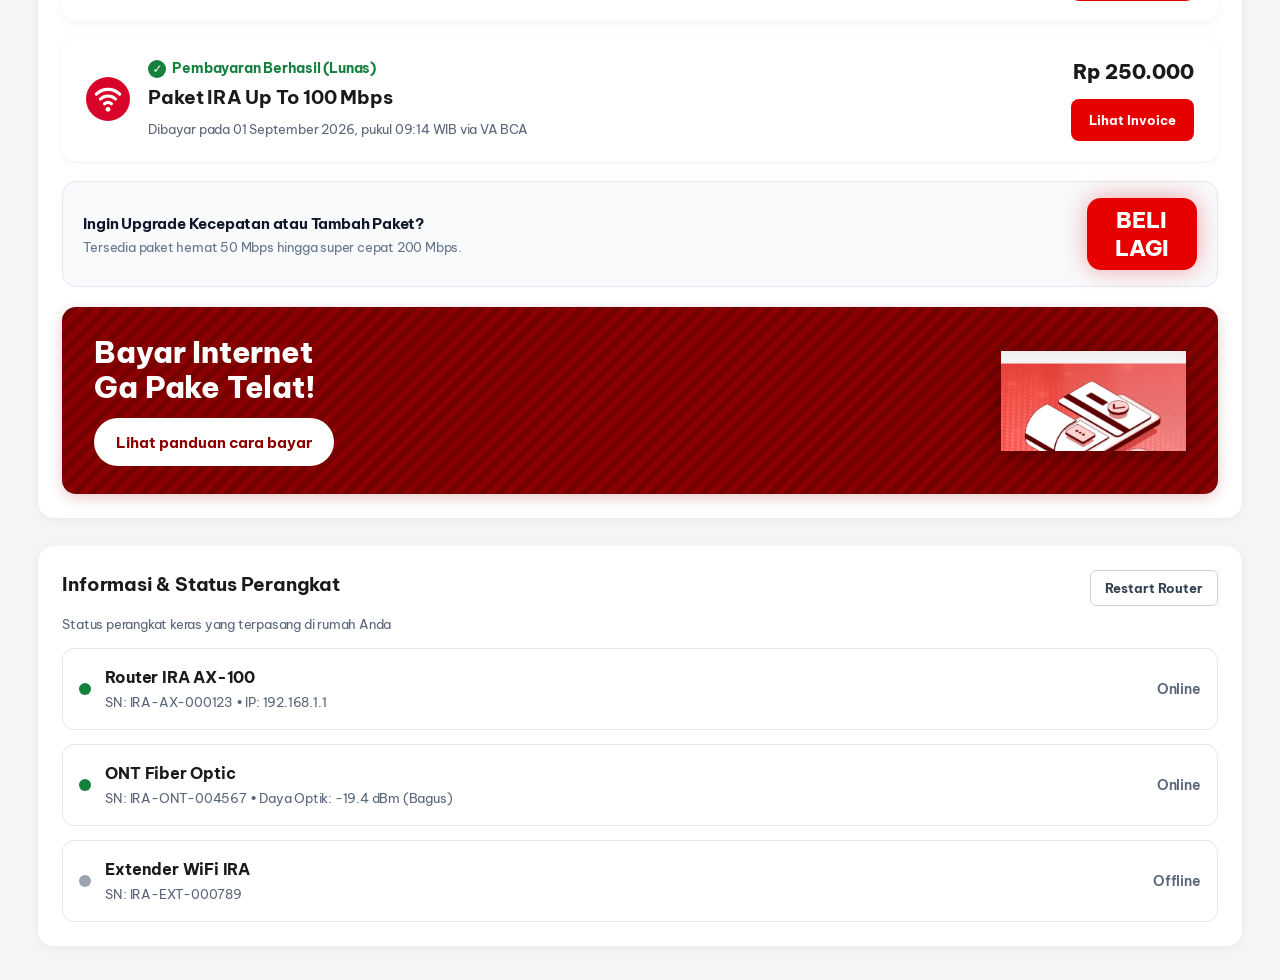
==== commit 2e191d04: "feat(dashboard): finalize card hierarchy, active drawer menu, full modal interactivity, purchase flo" ====
--- a/dashboard.html
+++ b/dashboard.html
@@ -19,7 +19,6 @@
 </head>
 <body>
 
-  <!-- ==================== HEADER ==================== -->
   <!-- ==================== HEADER ==================== -->
   <header>
     <a class="brand" href="index.html" aria-label="Internet Rakyat Beranda">
@@ -39,17 +38,15 @@
     <!-- Desktop Navigation Links (Hanya Tampil di Layar Besar) -->
     <nav class="desktop-nav" aria-label="Navigasi Utama Desktop">
       <a href="index.html">Beranda</a>
-      <a href="#apps">Bantuan</a>
-      <a href="#paket" onclick="if(document.getElementById('tab-paket')) document.getElementById('tab-paket').click()">Perpanjang Paket</a>
-      <div style="display:inline-flex;align-items:center;gap:10px">
-        <button class="btn-area" id="accountBtn" type="button">Area Pelanggan ▾</button>
-        <a href="login.html" class="btn-logout" title="Keluar ke halaman login">Keluar</a>
-      </div>
+      <a href="#wifiCard">Kelola WiFi</a>
+      <a href="#historySection">Riwayat &amp; Invoice</a>
+      <button class="btn-area" id="accountBtn" type="button">Area Pelanggan ▾</button>
+      <a href="login.html" class="btn-logout" title="Keluar ke halaman login">Keluar</a>
     </nav>
 
-    <!-- Hamburger Menu Toggle Button (Mobile) -->
-    <button class="menu-toggle" id="menuBtn" aria-label="Buka Menu Navigasi" type="button" onclick="openSidebar()">
-      <svg viewBox="0 0 24 24" width="24" height="24" fill="none" stroke="currentColor" stroke-width="2.4" stroke-linecap="round">
+    <!-- Hamburger Menu Toggle Button (Selalu Tersedia & Responsif) -->
+    <button class="menu-toggle" id="menuBtn" aria-label="Buka Menu Navigasi" type="button" onclick="openSidebar()" title="Buka menu navigasi">
+      <svg viewBox="0 0 24 24" width="24" height="24" fill="none" stroke="currentColor" stroke-width="2.5" stroke-linecap="round">
         <line x1="3" y1="6" x2="21" y2="6"/>
         <line x1="3" y1="12" x2="21" y2="12"/>
         <line x1="3" y1="18" x2="21" y2="18"/>
@@ -68,14 +65,14 @@
   <!-- ==================== MAIN CONTENT ==================== -->
   <main class="wrap" id="top">
 
-    <!-- Profil & Notifikasi (Card Putih Mandiri Anti-Overlap) -->
+    <!-- 1. KARTU PROFIL PENGGUNA (DI ATAS) -->
     <div class="profile-card">
       <div class="profile-main">
         <div class="avatar" id="userAvatar">M</div>
         <div class="who">
           <h2 id="userNameDisplay">Masum Nawawi</h2>
           <div class="user-meta">
-            <span class="user-id" id="userIdDisplay">ID: DV765</span>
+            <span class="user-id" id="userIdDisplay">ID: DV737</span>
             <span class="user-badge-status">
               <span class="dot-online"></span> Pelanggan Aktif
             </span>
@@ -93,7 +90,7 @@
     <!-- Backdrop Blur Overlay untuk Modal Notifikasi -->
     <div id="notificationBackdrop" class="modal-backdrop" onclick="closeNotifications()"></div>
 
-    <!-- Modal Notifikasi Pelanggan (Backdrop & Close Button) -->
+    <!-- Modal Notifikasi Pelanggan -->
     <section class="notification-panel" id="notificationPanel" aria-labelledby="notificationTitle" hidden>
       <div class="modal-header">
         <div style="display:flex;align-items:center;gap:8px;">
@@ -118,223 +115,290 @@
         <div class="notif-row">
           <div>
             <strong>Pembayaran Terverifikasi</strong>
-            <p>Pembayaran langganan Rp 100.000 via QRIS berhasil.</p>
+            <p>Pembayaran langganan Rp 250.000 via QRIS berhasil terkonfirmasi.</p>
             <small>01 Nov 2026, 09:15 WIB</small>
           </div>
         </div>
         <div class="notif-row">
           <div>
             <strong>Status Jaringan Prima</strong>
-            <p>Koneksi modem ONT Anda berjalan lancar (latency 3ms).</p>
-            <small>28 Okt 2026, 14:00 WIB</small>
+            <p>Koneksi modem ONT Anda berjalan lancar (latency 14ms).</p>
+            <small>18 Nov 2026, 07:00 WIB</small>
           </div>
         </div>
       </div>
     </section>
 
-          <!-- FITUR 2 (AFTER): QUICK WIFI MANAGER -->
-          <div class="card wifi-card" id="wifiCard">
-            <div class="card-head-flex">
-              <div>
-                <h3>Kelola WiFi Rumah</h3>
-                <p style="color:var(--muted);font-size:13px;margin-top:2px">Atur akses WiFi tanpa perlu login IP router 192.168.1.1</p>
+    <!-- 2. KARTU STATUS JARINGAN & PAKET AKTIF (ABOVE-THE-FOLD) -->
+    <div class="card net-pkg-card" id="networkStatusBar">
+      <!-- Sisi Atas: Status Jaringan & Diagnostik -->
+      <div class="net-status-section">
+        <div class="net-status-main">
+          <span class="pulse-dot" id="netPulseDot" aria-hidden="true"></span>
+          <div>
+            <div class="net-status-title">
+              <span id="netStatusTitle">Status Jaringan: Normal &amp; Terhubung</span>
+              <span class="badge-safe" id="netBadgeSafe">🟢 Online</span>
+            </div>
+            <p class="net-status-desc" id="netStatusDesc">Modem ONT fiber aktif. Wilayah Anda bebas dari gangguan massal atau pemeliharaan.</p>
+          </div>
+        </div>
+
+        <div class="net-metrics-row">
+          <div class="net-metric-item">
+            <span>Latensi / Ping</span>
+            <strong id="pingVal">14 ms</strong>
+          </div>
+          <div class="net-metric-item">
+            <span>Kecepatan Unduh</span>
+            <strong id="speedVal">98.5 Mbps</strong>
+          </div>
+          <button class="btn-check-net" id="btnCheckNet" type="button" aria-label="Tes ulang status koneksi internet">
+            <svg viewBox="0 0 24 24" width="14" height="14" fill="none" stroke="currentColor" stroke-width="2.4" stroke-linecap="round"><path d="M23 4v6h-6"/><path d="M20.49 15a9 9 0 1 1-2.12-9.36L23 10"/></svg>
+            <span id="checkText">Cek Jaringan</span>
+          </button>
+        </div>
+      </div>
+
+      <!-- Garis Pembatas Halus -->
+      <div class="net-pkg-divider"></div>
+
+      <!-- Sisi Bawah: Status Paket Aktif & Tombol Cepat Perpanjang -->
+      <div class="pkg-active-section">
+        <div class="pkg-active-info">
+          <div class="pkg-badge-icon" title="Paket Aktif">
+            <svg viewBox="0 0 24 24" width="24" height="24" fill="none" stroke="currentColor" stroke-width="2.4" stroke-linecap="round" stroke-linejoin="round">
+              <rect x="2" y="7" width="20" height="14" rx="2" ry="2"/>
+              <path d="M16 21V5a2 2 0 0 0-2-2h-4a2 2 0 0 0-2 2v16"/>
+            </svg>
+          </div>
+          <div style="flex:1;">
+            <div class="pkg-title-row">
+              <strong class="pkg-name" id="currentPkgName">Paket IRA Up To 100 Mbps</strong>
+              <span class="badge-expiry" id="currentPkgDaysBadge">Sisa 27 Hari</span>
+            </div>
+            <div class="pkg-expiry-progress">
+              <div class="progress-bar-bg">
+                <div class="progress-bar-fill" id="pkgProgressBar" style="width: 82%;"></div>
               </div>
-              <span class="badge-tag">Router AX-100</span>
-            </div>
-
-            <div class="wifi-box">
-              <div class="wifi-item">
-                <div>
-                  <label>Nama WiFi (SSID)</label>
-                  <div class="wifi-val" id="wifiSsidDisplay">InternetRakyat_5G</div>
-                </div>
-                <button class="btn-sm-action" id="btnEditSsid" type="button" title="Ubah Nama WiFi">Ubah Nama</button>
-              </div>
-
-              <div class="wifi-item" style="border-top:1px dashed #e2e8f0;padding-top:10px">
-                <div>
-                  <label>Kata Sandi WiFi</label>
-                  <div class="wifi-val masked" id="wifiPassDisplay">••••••••</div>
-                </div>
-                <div class="wifi-actions-row">
-                  <button class="btn-sm-action" id="btnTogglePass" type="button" title="Tampilkan kata sandi"><span id="passToggleText">Lihat</span></button>
-                  <button class="btn-sm-action" id="btnCopyPass" type="button" title="Salin ke clipboard">Salin</button>
-                </div>
+              <div class="progress-labels">
+                <span id="pkgStatusSub">Paket aktif s/d <strong id="pkgExpiryDate">01 Des 2026</strong></span>
+                <span class="speed-sub">⚡ Kuota Unlimited Tanpa FUP</span>
               </div>
             </div>
-
-            <div class="wifi-btns-grid">
-              <button class="btn-wifi-primary" id="btnChangePassModal" type="button">Ganti Password</button>
-              <button class="btn-wifi-secondary" id="btnRestartRouterModal" type="button">Restart Modem</button>
-            </div>
-          </div>
-
-          <!-- Promo Banner -->
-          <div class="promo">
-            <div>
-              <h4>Promo Seru<br>Bulan Ini!</h4>
-              <p>Nonton hiburan favorit tanpa buffering.</p>
-              <button class="btn-w" id="promoBtn" type="button">Lihat Promo</button>
-            </div>
-            <div class="emo" style="font-size:initial;display:flex;align-items:center;justify-content:center;opacity:0.85">
-              <svg viewBox="0 0 64 64" width="84" height="84" fill="none" stroke="#ffffff" stroke-width="3" stroke-linecap="round" stroke-linejoin="round">
-                <rect x="6" y="16" width="52" height="40" rx="4" fill="rgba(255,255,255,0.08)"/>
-                <polygon points="26,28 44,36 26,44" fill="#ffffff"/>
-              </svg>
-            </div>
-          </div>
-
-          <!-- Customer Service -->
-          <div class="cs" id="apps">
-            <div class="ico" style="font-size:initial;display:flex;align-items:center">
-              <svg viewBox="0 0 24 24" width="38" height="38" fill="none" stroke="#d90429" stroke-width="2.2" stroke-linecap="round" stroke-linejoin="round">
-                <path d="M3 18v-6a9 9 0 1 1 18 0v6"/>
-                <path d="M21 19a2 2 0 0 1-2 2h-1a2 2 0 0 1-2-2v-3a2 2 0 0 1 2-2h3zM3 19a2 2 0 0 0 2 2h1a2 2 0 0 0 2-2v-3a2 2 0 0 0-2-2H3z"/>
-              </svg>
-            </div>
-            <div>
-              <h4>Pusat Bantuan &amp; Customer Care<br>Internet Rakyat 24/7</h4>
-              <div class="store">
-                <a href="https://wa.me/" target="_blank" rel="noopener noreferrer">💬 WhatsApp CS</a>
-                <a href="tel:1500888">📞 Call Center 1500-IRA</a>
-              </div>
-            </div>
-            <div class="agent" style="font-size:initial;display:flex;align-items:center;opacity:0.85">
-              <svg viewBox="0 0 64 64" width="52" height="52" fill="none" stroke="#d90429" stroke-width="2.5" stroke-linecap="round" stroke-linejoin="round">
-                <circle cx="32" cy="22" r="12" fill="rgba(217,4,41,0.08)"/>
-                <path d="M14 52c0-10 8-16 18-16s18 6 18 16"/>
-                <path d="M42 22a10 10 0 0 0-20 0"/>
-                <path d="M32 34v5"/>
-                <circle cx="36" cy="39" r="2.5" fill="#d90429"/>
-              </svg>
-            </div>
-          </div>
-        </div>
-
-        <!-- Kolom Kanan -->
-        <div class="right">
-          
-                <div>
-                  <small>Harga</small>
-                  <div><span class="old">Rp 100.000</span> <span class="free">Gratis</span></div>
-                </div>
-              </div>
-            </div>
-            <button class="buy" id="buyAgainBtn" type="button">BELI<br>LAGI</button>
-          </div>
-
-          <!-- Banner Pembayaran -->
-          <div class="pay-banner">
-            <div>
-              <h4>Bayar Internet<br>Ga Pake Telat!</h4>
-              <button id="paymentGuideBtn" type="button">Lihat panduan cara bayar</button>
-            </div>
-            <div class="banner-art">
-              <img src="assets/images/banner_edc.png" alt="Panduan Pembayaran Internet Rakyat">
-            </div>
-          </div>
-
-          <!-- Riwayat Pembelian -->
-          <div class="hist-head">
-            <h3>Riwayat Pembelian Paket</h3>
-            <button class="filter-btn" id="filterBtn" type="button" aria-expanded="false" aria-controls="filterBox">⚙ Filter Tanggal</button>
-          </div>
-
-          <div class="filter-box" id="filterBox">
-            <div>
-              <label for="from">Dari tanggal</label>
-              <input type="date" id="from">
-            </div>
-            <div>
-              <label for="to">Sampai tanggal</label>
-              <input type="date" id="to">
-            </div>
-            <button class="btn-apply" id="apply" type="button">Terapkan</button>
-            <button class="btn-reset" id="reset" type="button">Reset</button>
-          </div>
-          <p id="filterMessage" class="filter-message" aria-live="polite"></p>
-
-          <div id="history">
-            <div class="hist-item" data-date="2026-10-01">
-              <svg class="logo" viewBox="0 0 64 64" width="44" height="44">
-                <circle cx="32" cy="32" r="32" fill="#d90429"/>
-                <path d="M15 25a24 24 0 0 1 34 0" stroke="#ffffff" stroke-width="4.5" stroke-linecap="round" fill="none"/>
-                <path d="M21 32a16 16 0 0 1 22 0" stroke="#ffffff" stroke-width="4.5" stroke-linecap="round" fill="none"/>
-                <path d="M27 39a8 8 0 0 1 10 0" stroke="#ffffff" stroke-width="4.5" stroke-linecap="round" fill="none"/>
-                <circle cx="32" cy="47" r="3.5" fill="#ffffff"/>
-              </svg>
-              <div class="info">
-                <div class="ok"><i>✓</i> Paket berhasil dibayar</div>
-                <h4>Paket IRA Up To 100 Mbps</h4>
-                <small>Dibayar pada 01 Oktober 2026, pukul 12:23:59 WIB</small>
-              </div>
-              <div class="right-col">
-                <div class="price"><span class="old">Rp 100.000</span> <span class="free">Gratis</span></div>
-                <button class="btn-inv" type="button">Lihat Invoice</button>
-              </div>
-            </div>
-
-            <div class="hist-item" data-date="2026-09-01">
-              <svg class="logo" viewBox="0 0 64 64" width="44" height="44">
-                <circle cx="32" cy="32" r="32" fill="#d90429"/>
-                <path d="M15 25a24 24 0 0 1 34 0" stroke="#ffffff" stroke-width="4.5" stroke-linecap="round" fill="none"/>
-                <path d="M21 32a16 16 0 0 1 22 0" stroke="#ffffff" stroke-width="4.5" stroke-linecap="round" fill="none"/>
-                <path d="M27 39a8 8 0 0 1 10 0" stroke="#ffffff" stroke-width="4.5" stroke-linecap="round" fill="none"/>
-                <circle cx="32" cy="47" r="3.5" fill="#ffffff"/>
-              </svg>
-              <div class="info">
-                <div class="ok"><i>✓</i> Paket berhasil dibayar</div>
-                <h4>Paket IRA Up To 100 Mbps</h4>
-                <small>Dibayar pada 01 September 2026, pukul 12:23:59 WIB</small>
-              </div>
-              <div class="right-col">
-                <div class="price">Rp 100.000</div>
-                <button class="btn-inv" type="button">Lihat Invoice</button>
-              </div>
-            </div>
-
-            <div class="empty" id="empty">Tidak ada riwayat pada rentang tanggal ini.</div>
-          </div>
-
-          <nav class="pager" aria-label="Halaman riwayat pembelian">
-            <span aria-current="page">1</span>
-          </nav>
-        </div>
-      </div>
-    </section>
-
-    <!-- PANEL 2: DATA PRIBADI -->
-    <section class="panel" id="pribadi" role="tabpanel" aria-labelledby="tab-pribadi" tabindex="0">
-      <div class="card">
-        <h3>Data Pribadi</h3>
-        <div class="form">
-          <div class="field"><label>Nama Lengkap</label><div id="detailNama">Ikhda</div></div>
-          <div class="field"><label>ID Pelanggan</label><div id="detailId">DV765</div></div>
-          <div class="field"><label>Nomor WhatsApp</label><div id="detailPhone">08xx-xxxx-xxxx</div></div>
-          <div class="field"><label>Email</label><div id="detailEmail">ikhda@internetrakyat.id</div></div>
-          <div class="field" style="grid-column:1/-1"><label>Alamat Pemasangan</label><div>Jl. Contoh No. 1, Area Layanan Internet Rakyat</div></div>
-        </div>
-      </div>
-    </section>
-
-    <!-- PANEL 3: INFORMASI PERANGKAT -->
-    <section class="panel" id="perangkat" role="tabpanel" aria-labelledby="tab-perangkat" tabindex="0">
-      <div class="card">
-        <div class="card-head-flex">
+          </div>
+        </div>
+
+        <!-- Tombol Cepat "Perpanjang" -->
+        <button class="btn-quick-extend" id="btnQuickExtend" type="button" onclick="openPurchaseModal('Paket IRA Up To 100 Mbps', 250000)">
+          <svg viewBox="0 0 24 24" width="18" height="18" fill="none" stroke="currentColor" stroke-width="2.2" stroke-linecap="round" stroke-linejoin="round">
+            <path d="M21.5 2v6h-6M2.5 22v-6h6M2 11.5a10 10 0 0 1 18.8-4.3M22 12.5a10 10 0 0 1-18.8 4.3"/>
+          </svg>
+          <span>Perpanjang</span>
+        </button>
+      </div>
+    </div>
+
+    <!-- 3. KARTU KELOLA WIFI RUMAH -->
+    <div class="card wifi-card" id="wifiCard">
+      <div class="card-head-flex">
+        <div>
+          <h3>Kelola WiFi Rumah</h3>
+          <p style="color:var(--muted);font-size:13px;margin-top:2px">Atur akses WiFi tanpa perlu login IP router 192.168.1.1</p>
+        </div>
+        <span class="badge-tag">Router AX-100</span>
+      </div>
+
+      <div class="wifi-box">
+        <div class="wifi-item">
+          <div>
+            <label>Nama WiFi (SSID)</label>
+            <div class="wifi-val" id="wifiSsidDisplay">InternetRakyat_5G</div>
+          </div>
+          <button class="btn-sm-action" id="btnEditSsid" type="button" title="Ubah Nama WiFi">
+            <svg viewBox="0 0 24 24" width="14" height="14" fill="none" stroke="currentColor" stroke-width="2.2" stroke-linecap="round"><path d="M11 4H4a2 2 0 0 0-2 2v14a2 2 0 0 0 2 2h14a2 2 0 0 0 2-2v-7"/><path d="M18.5 2.5a2.121 2.121 0 0 1 3 3L12 15l-4 1 1-4 9.5-9.5z"/></svg>
+            <span>Ubah Nama</span>
+          </button>
+        </div>
+
+        <div class="wifi-item" style="border-top:1px dashed #e2e8f0;padding-top:12px">
+          <div>
+            <label>Kata Sandi WiFi</label>
+            <div class="wifi-val masked" id="wifiPassDisplay">••••••••</div>
+          </div>
+          <div class="wifi-actions-row">
+            <button class="btn-sm-action" id="btnTogglePass" type="button" title="Tampilkan kata sandi">
+              <span id="passToggleText">Lihat</span>
+            </button>
+            <button class="btn-sm-action" id="btnCopyPass" type="button" title="Salin ke clipboard">
+              <svg viewBox="0 0 24 24" width="14" height="14" fill="none" stroke="currentColor" stroke-width="2.2" stroke-linecap="round"><rect x="9" y="9" width="13" height="13" rx="2" ry="2"/><path d="M5 15H4a2 2 0 0 1-2-2V4a2 2 0 0 1 2-2h9a2 2 0 0 1 2 2v1"/></svg>
+              <span>Salin</span>
+            </button>
+          </div>
+        </div>
+      </div>
+
+      <div class="wifi-btns-grid">
+        <button class="btn-wifi-primary" id="btnChangePassModal" type="button">
+          <svg viewBox="0 0 24 24" width="16" height="16" fill="none" stroke="currentColor" stroke-width="2.2" stroke-linecap="round"><rect x="3" y="11" width="18" height="11" rx="2" ry="2"/><path d="M7 11V7a5 5 0 0 1 10 0v4"/></svg>
+          <span>Ganti Password</span>
+        </button>
+        <button class="btn-wifi-secondary" id="btnRestartRouterModal" type="button">
+          <svg viewBox="0 0 24 24" width="16" height="16" fill="none" stroke="currentColor" stroke-width="2.2" stroke-linecap="round"><path d="M21.5 2v6h-6M2.5 22v-6h6M2 11.5a10 10 0 0 1 18.8-4.3M22 12.5a10 10 0 0 1-18.8 4.3"/></svg>
+          <span>Restart Modem</span>
+        </button>
+      </div>
+    </div>
+
+    <!-- 4. BANNER PROMO SERU BULAN INI (DIPINDAHKAN KE BAWAH KARTU KELOLA WIFI) -->
+    <div class="promo" style="margin-top:20px;margin-bottom:20px;">
+      <div>
+        <h4>Promo Seru<br>Bulan Ini!</h4>
+        <p>Nonton hiburan favorit tanpa buffering dengan add-on Vidio &amp; Catchplay+.</p>
+        <button class="btn-w" id="promoBtn" type="button">Lihat Promo</button>
+      </div>
+      <div class="emo" style="font-size:initial;display:flex;align-items:center;justify-content:center;opacity:0.85">
+        <svg viewBox="0 0 64 64" width="84" height="84" fill="none" stroke="#ffffff" stroke-width="3" stroke-linecap="round" stroke-linejoin="round">
+          <rect x="6" y="16" width="52" height="40" rx="4" fill="rgba(255,255,255,0.08)"/>
+          <polygon points="26,28 44,36 26,44" fill="#ffffff"/>
+        </svg>
+      </div>
+    </div>
+
+    <!-- PUSAT BANTUAN & CUSTOMER CARE 24/7 -->
+    <div class="cs" id="apps" style="margin-bottom:28px;">
+      <div class="ico" style="font-size:initial;display:flex;align-items:center">
+        <svg viewBox="0 0 24 24" width="38" height="38" fill="none" stroke="#d90429" stroke-width="2.2" stroke-linecap="round" stroke-linejoin="round">
+          <path d="M3 18v-6a9 9 0 1 1 18 0v6"/>
+          <path d="M21 19a2 2 0 0 1-2 2h-1a2 2 0 0 1-2-2v-3a2 2 0 0 1 2-2h3zM3 19a2 2 0 0 0 2 2h1a2 2 0 0 0 2-2v-3a2 2 0 0 0-2-2H3z"/>
+        </svg>
+      </div>
+      <div>
+        <h4>Pusat Bantuan &amp; Customer Care<br>Internet Rakyat 24/7</h4>
+        <div class="store">
+          <a href="https://api.whatsapp.com/send?phone=6281119288888&text=Halo%20Internet%20Rakyat,%20saya%20butuh%20bantuan" target="_blank" rel="noopener noreferrer">💬 WhatsApp CS Resmi</a>
+          <a href="tel:1500888">📞 Call Center 1500-IRA</a>
+        </div>
+      </div>
+      <div class="agent" style="font-size:initial;display:flex;align-items:center;opacity:0.85">
+        <svg viewBox="0 0 64 64" width="52" height="52" fill="none" stroke="#d90429" stroke-width="2.5" stroke-linecap="round" stroke-linejoin="round">
+          <circle cx="32" cy="22" r="12" fill="rgba(217,4,41,0.08)"/>
+          <path d="M14 52c0-10 8-16 18-16s18 6 18 16"/>
+          <path d="M42 22a10 10 0 0 0-20 0"/>
+          <path d="M32 34v5"/>
+          <circle cx="36" cy="39" r="2.5" fill="#d90429"/>
+        </svg>
+      </div>
+    </div>
+
+    <!-- 5. RIWAYAT PEMBELIAN & INVOICE -->
+    <div class="card" id="historySection" style="margin-bottom:28px;">
+      <div class="hist-head">
+        <div>
+          <h3>Riwayat Pembelian &amp; Invoice</h3>
+          <p style="color:var(--muted);font-size:13px;margin-top:2px">Daftar transaksi pembayaran langganan Internet Rakyat Anda</p>
+        </div>
+        <button class="filter-btn" id="filterBtn" type="button" aria-expanded="false" aria-controls="filterBox">⚙ Filter Tanggal</button>
+      </div>
+
+      <div class="filter-box" id="filterBox">
+        <div>
+          <label for="from">Dari tanggal</label>
+          <input type="date" id="from">
+        </div>
+        <div>
+          <label for="to">Sampai tanggal</label>
+          <input type="date" id="to">
+        </div>
+        <button class="btn-apply" id="apply" type="button">Terapkan</button>
+        <button class="btn-reset" id="reset" type="button">Reset</button>
+      </div>
+      <p id="filterMessage" class="filter-message" aria-live="polite"></p>
+
+      <div id="history">
+        <div class="hist-item" data-date="2026-10-01">
+          <svg class="logo" viewBox="0 0 64 64" width="44" height="44">
+            <circle cx="32" cy="32" r="32" fill="#d90429"/>
+            <path d="M15 25a24 24 0 0 1 34 0" stroke="#ffffff" stroke-width="4.5" stroke-linecap="round" fill="none"/>
+            <path d="M21 32a16 16 0 0 1 22 0" stroke="#ffffff" stroke-width="4.5" stroke-linecap="round" fill="none"/>
+            <path d="M27 39a8 8 0 0 1 10 0" stroke="#ffffff" stroke-width="4.5" stroke-linecap="round" fill="none"/>
+            <circle cx="32" cy="47" r="3.5" fill="#ffffff"/>
+          </svg>
+          <div class="info">
+            <div class="ok"><i>✓</i> Pembayaran Berhasil (Lunas)</div>
+            <h4>Paket IRA Up To 100 Mbps</h4>
+            <small>Dibayar pada 01 Oktober 2026, pukul 12:23 WIB via QRIS</small>
+          </div>
+          <div class="right-col">
+            <div class="price">Rp 250.000</div>
+            <button class="btn-inv" type="button" onclick="openInvoiceModal('INV-IRA-20261001-0982', '01 Oktober 2026', 'Paket IRA Up To 100 Mbps', 'Rp 250.000', 'QRIS')">Lihat Invoice</button>
+          </div>
+        </div>
+
+        <div class="hist-item" data-date="2026-09-01">
+          <svg class="logo" viewBox="0 0 64 64" width="44" height="44">
+            <circle cx="32" cy="32" r="32" fill="#d90429"/>
+            <path d="M15 25a24 24 0 0 1 34 0" stroke="#ffffff" stroke-width="4.5" stroke-linecap="round" fill="none"/>
+            <path d="M21 32a16 16 0 0 1 22 0" stroke="#ffffff" stroke-width="4.5" stroke-linecap="round" fill="none"/>
+            <path d="M27 39a8 8 0 0 1 10 0" stroke="#ffffff" stroke-width="4.5" stroke-linecap="round" fill="none"/>
+            <circle cx="32" cy="47" r="3.5" fill="#ffffff"/>
+          </svg>
+          <div class="info">
+            <div class="ok"><i>✓</i> Pembayaran Berhasil (Lunas)</div>
+            <h4>Paket IRA Up To 100 Mbps</h4>
+            <small>Dibayar pada 01 September 2026, pukul 09:14 WIB via VA BCA</small>
+          </div>
+          <div class="right-col">
+            <div class="price">Rp 250.000</div>
+            <button class="btn-inv" type="button" onclick="openInvoiceModal('INV-IRA-20260901-0541', '01 September 2026', 'Paket IRA Up To 100 Mbps', 'Rp 250.000', 'VA BCA')">Lihat Invoice</button>
+          </div>
+        </div>
+
+        <div class="empty" id="empty" style="display:none">Tidak ada riwayat pada rentang tanggal ini.</div>
+      </div>
+
+      <!-- Quick Action Beli Paket Lagi -->
+      <div style="margin-top:20px;padding:16px 20px;background:#f8fafc;border-radius:14px;border:1.5px solid #e2e8f0;display:flex;align-items:center;justify-content:space-between;flex-wrap:wrap;gap:14px;">
+        <div>
+          <strong style="color:#0f172a;font-size:15px;">Ingin Upgrade Kecepatan atau Tambah Paket?</strong>
+          <p style="color:#64748b;font-size:13px;margin-top:2px;">Tersedia paket hemat 50 Mbps hingga super cepat 200 Mbps.</p>
+        </div>
+        <button class="buy" id="buyAgainBtn" type="button" onclick="openPurchaseModal('Paket IRA Up To 100 Mbps', 250000)" style="margin:0;">BELI LAGI</button>
+      </div>
+
+      <!-- Banner Panduan Pembayaran -->
+      <div class="pay-banner" style="margin-top:20px;">
+        <div>
+          <h4>Bayar Internet<br>Ga Pake Telat!</h4>
+          <button id="paymentGuideBtn" type="button">Lihat panduan cara bayar</button>
+        </div>
+        <div class="banner-art">
+          <img src="assets/images/banner_edc.png" alt="Panduan Pembayaran Internet Rakyat">
+        </div>
+      </div>
+    </div>
+
+    <!-- 6. INFORMASI STATUS PERANGKAT -->
+    <div class="card" id="perangkatSection" style="margin-bottom:34px;">
+      <div class="card-head-flex">
+        <div>
           <h3>Informasi &amp; Status Perangkat</h3>
-          <button class="btn-sm-action" id="btnPerangkatRestart" type="button">Restart Router</button>
-        </div>
-        <div class="devices">
-          <div class="dev"><i class="dot" id="devRouterDot"></i><div><b>Router IRA AX-100</b><br><small style="color:var(--muted)">SN: IRA-AX-000123 • IP: 192.168.1.1</small></div><span id="devRouterStatus">Online</span></div>
-          <div class="dev"><i class="dot" id="devOntDot"></i><div><b>ONT Fiber</b><br><small style="color:var(--muted)">SN: IRA-ONT-004567 • Daya Optik: -19.4 dBm (Bagus)</small></div><span id="devOntStatus">Online</span></div>
-          <div class="dev"><i class="dot off"></i><div><b>Extender WiFi</b><br><small style="color:var(--muted)">SN: IRA-EXT-000789</small></div><span>Offline</span></div>
-        </div>
-      </div>
-    </section>
+          <p style="color:var(--muted);font-size:13px;margin-top:2px">Status perangkat keras yang terpasang di rumah Anda</p>
+        </div>
+        <button class="btn-sm-action" id="btnPerangkatRestart" type="button">Restart Router</button>
+      </div>
+      <div class="devices">
+        <div class="dev"><i class="dot" id="devRouterDot"></i><div><b>Router IRA AX-100</b><br><small style="color:var(--muted)">SN: IRA-AX-000123 • IP: 192.168.1.1</small></div><span id="devRouterStatus">Online</span></div>
+        <div class="dev"><i class="dot" id="devOntDot"></i><div><b>ONT Fiber Optic</b><br><small style="color:var(--muted)">SN: IRA-ONT-004567 • Daya Optik: -19.4 dBm (Bagus)</small></div><span id="devOntStatus">Online</span></div>
+        <div class="dev"><i class="dot off"></i><div><b>Extender WiFi IRA</b><br><small style="color:var(--muted)">SN: IRA-EXT-000789</small></div><span>Offline</span></div>
+      </div>
+    </div>
 
   </main>
 
-  <!-- ==================== MODALS & DIALOGS ==================== -->
+  <!-- ==================== MODALS & DIALOGS (INTERAKTIF & BEKERJA PENUH) ==================== -->
+
+  <!-- Modal: Info / Dialog Umum -->
   <dialog id="infoDialog" aria-labelledby="dialogTitle">
     <div class="dialog-content">
       <h2 id="dialogTitle"></h2>
@@ -343,14 +407,14 @@
     </div>
   </dialog>
 
-  <!-- Modal: Ubah SSID -->
+  <!-- Modal 1: Ubah Nama WiFi (SSID) -->
   <dialog id="ssidDialog" aria-labelledby="ssidDialogTitle">
     <form class="dialog-content" id="ssidForm" method="dialog">
       <h2 id="ssidDialogTitle">Ubah Nama WiFi (SSID)</h2>
-      <p style="margin-bottom:14px;color:var(--muted);font-size:14px">Nama ini akan terlihat oleh semua perangkat yang mencari sinyal WiFi Anda.</p>
+      <p style="margin-bottom:14px;color:var(--muted);font-size:14px">Nama ini akan terlihat oleh semua perangkat yang mendeteksi sinyal WiFi di rumah Anda.</p>
       <div class="dialog-field">
         <label for="ssidInput">Nama WiFi Baru</label>
-        <input type="text" id="ssidInput" required minlength="3" maxlength="32" value="InternetRakyat_5G">
+        <input type="text" id="ssidInput" required minlength="3" maxlength="32" value="InternetRakyat_5G" placeholder="Contoh: InternetRakyat_5G">
       </div>
       <div class="dialog-actions-row">
         <button type="button" class="btn-cancel" id="btnCancelSsid">Batal</button>
@@ -359,7 +423,7 @@
     </form>
   </dialog>
 
-  <!-- Modal: Ganti Password WiFi -->
+  <!-- Modal 2: Ganti Password WiFi -->
   <dialog id="passDialog" aria-labelledby="passDialogTitle">
     <form class="dialog-content" id="passForm" method="dialog">
       <h2 id="passDialogTitle">Ganti Kata Sandi WiFi</h2>
@@ -380,14 +444,14 @@
     </form>
   </dialog>
 
-  <!-- Modal: Konfirmasi Restart Modem -->
+  <!-- Modal 3: Konfirmasi Restart Modem -->
   <dialog id="restartDialog" aria-labelledby="restartDialogTitle">
     <div class="dialog-content">
       <h2 id="restartDialogTitle">Konfirmasi Restart Modem</h2>
       <p style="margin-bottom:16px;color:#374151;font-size:15px;line-height:1.6">
         Apakah Anda yakin ingin memulai ulang (reboot) modem ONT &amp; router?
         <br><br>
-        <strong style="color:var(--red-dark)">⚠️ Catatan:</strong> Koneksi internet Anda akan terputus sementara selama kurang lebih 10–15 detik hingga modem kembali stabil.
+        <strong style="color:var(--red-dark)">⚠️ Catatan:</strong> Koneksi internet Anda akan terputus sementara selama kurang lebih 3 detik hingga perangkat kembali terhubung.
       </p>
       <div class="dialog-actions-row">
         <button type="button" class="btn-cancel" id="btnCancelRestart">Batal</button>
@@ -396,11 +460,273 @@
     </div>
   </dialog>
 
+  <!-- Modal 4: Animasi Restart Modem (3 Detik) -->
+  <dialog id="restartingModal" aria-labelledby="restartingTitle">
+    <div class="dialog-content restart-anim-box">
+      <div class="restart-spinner" id="restartSpinner"></div>
+      <h3 id="restartingTitle" style="font-size:18px;font-weight:800;color:#0f172a;margin-bottom:6px;">Merestart Modem ONT &amp; Router...</h3>
+      <p id="restartingStatusText" style="font-size:13.5px;color:#64748b;">Mematikan transmisi radio &amp; reboot sistem...</p>
+      <div class="restart-progress-track">
+        <div class="restart-progress-bar" id="restartProgressBar"></div>
+      </div>
+      <span id="restartingTimerText" style="font-size:12px;font-weight:700;color:#d90429;">3 detik</span>
+    </div>
+  </dialog>
+
+  <!-- Modal 5: Alur Pembelian & Perpanjang Paket ("BELI LAGI" Flow) -->
+  <dialog id="purchaseModal" aria-labelledby="purchaseModalTitle" style="max-width:540px;">
+    <div class="dialog-content">
+      <!-- Step 1: Pilihan Paket -->
+      <div id="purchaseStep1">
+        <div style="display:flex;justify-content:space-between;align-items:center;margin-bottom:12px;">
+          <h2 id="purchaseModalTitle" style="font-size:20px;font-weight:800;color:#0f172a;">Pilih Paket Internet Rakyat</h2>
+          <button type="button" class="btn-modal-close" onclick="closePurchaseModal()" aria-label="Tutup">✕</button>
+        </div>
+        <p style="font-size:13.5px;color:#64748b;margin-bottom:16px;">Pilih kecepatan yang sesuai dengan kebutuhan internet keluarga Anda.</p>
+
+        <div class="pkg-options-grid">
+          <div class="pkg-option-card" onclick="selectPkgOption(this, 'Paket IRA Up To 50 Mbps', 165000)">
+            <div class="pkg-option-title">IRA Hemat 50 Mbps</div>
+            <div class="pkg-option-price">Rp 165.000<span style="font-size:12px;font-weight:600;color:#64748b;">/bln</span></div>
+            <div class="pkg-option-speed">Cocok untuk 1–3 perangkat</div>
+          </div>
+
+          <div class="pkg-option-card selected" onclick="selectPkgOption(this, 'Paket IRA Up To 100 Mbps', 250000)">
+            <span class="badge-popular">Populer</span>
+            <div class="pkg-option-title">IRA Mantap 100 Mbps</div>
+            <div class="pkg-option-price">Rp 250.000<span style="font-size:12px;font-weight:600;color:#64748b;">/bln</span></div>
+            <div class="pkg-option-speed">Streaming 4K &amp; WFH lancar</div>
+          </div>
+
+          <div class="pkg-option-card" onclick="selectPkgOption(this, 'Paket IRA Up To 200 Mbps', 385000)">
+            <div class="pkg-option-title">IRA Gamer 200 Mbps</div>
+            <div class="pkg-option-price">Rp 385.000<span style="font-size:12px;font-weight:600;color:#64748b;">/bln</span></div>
+            <div class="pkg-option-speed">Ultra latency rendah &amp; Gaming</div>
+          </div>
+        </div>
+
+        <div class="dialog-actions-row">
+          <button type="button" class="btn-cancel" onclick="closePurchaseModal()">Batal</button>
+          <button type="button" class="btn-submit" onclick="goToPaymentStep()">Lanjut ke Pembayaran ›</button>
+        </div>
+      </div>
+
+      <!-- Step 2: Konfirmasi Pembayaran -->
+      <div id="purchaseStep2" style="display:none;">
+        <div style="display:flex;justify-content:space-between;align-items:center;margin-bottom:12px;">
+          <h2 style="font-size:20px;font-weight:800;color:#0f172a;">Konfirmasi Pembayaran</h2>
+          <button type="button" class="btn-modal-close" onclick="closePurchaseModal()" aria-label="Tutup">✕</button>
+        </div>
+
+        <!-- Rincian Biaya -->
+        <div style="background:#f8fafc;border:1px solid #e2e8f0;border-radius:12px;padding:14px 16px;margin-bottom:14px;">
+          <div style="display:flex;justify-content:space-between;font-size:13.5px;color:#475569;margin-bottom:6px;">
+            <span id="summaryPkgName">Paket IRA Up To 100 Mbps</span>
+            <strong id="summaryPkgPrice">Rp 250.000</strong>
+          </div>
+          <div style="display:flex;justify-content:space-between;font-size:12.5px;color:#64748b;margin-bottom:6px;">
+            <span>PPN 11%</span>
+            <span id="summaryPkgTax">Termasuk (Rp 0)</span>
+          </div>
+          <div style="display:flex;justify-content:space-between;font-size:12.5px;color:#15803d;margin-bottom:10px;">
+            <span>Biaya Admin</span>
+            <span>Gratis</span>
+          </div>
+          <div style="border-top:1.5px dashed #cbd5e1;padding-top:10px;display:flex;justify-content:space-between;align-items:center;">
+            <strong style="color:#0f172a;font-size:15px;">Total Pembayaran</strong>
+            <strong style="color:#d90429;font-size:18px;" id="summaryTotal">Rp 250.000</strong>
+          </div>
+        </div>
+
+        <!-- Pilihan Metode Pembayaran -->
+        <label style="font-size:13px;font-weight:700;color:#1e293b;display:block;margin-bottom:8px;">Metode Pembayaran</label>
+        <div class="payment-tabs">
+          <button type="button" class="payment-tab-btn active" id="tabQris" onclick="switchPayMethod('qris')">QRIS Instan</button>
+          <button type="button" class="payment-tab-btn" id="tabVa" onclick="switchPayMethod('va')">Virtual Account</button>
+        </div>
+
+        <!-- QRIS Box -->
+        <div class="qris-box" id="payQrisBox">
+          <svg viewBox="0 0 160 160" width="130" height="130">
+            <rect width="160" height="160" fill="#ffffff"/>
+            <!-- Simbol QR Otentik -->
+            <rect x="10" y="10" width="40" height="40" fill="#0f172a"/>
+            <rect x="16" y="16" width="28" height="28" fill="#ffffff"/>
+            <rect x="22" y="22" width="16" height="16" fill="#0f172a"/>
+            <rect x="110" y="10" width="40" height="40" fill="#0f172a"/>
+            <rect x="116" y="16" width="28" height="28" fill="#ffffff"/>
+            <rect x="122" y="22" width="16" height="16" fill="#0f172a"/>
+            <rect x="10" y="110" width="40" height="40" fill="#0f172a"/>
+            <rect x="16" y="116" width="28" height="28" fill="#ffffff"/>
+            <rect x="22" y="122" width="16" height="16" fill="#0f172a"/>
+            <!-- Modul Data Acak -->
+            <rect x="60" y="15" width="10" height="10" fill="#0f172a"/><rect x="80" y="15" width="15" height="10" fill="#0f172a"/>
+            <rect x="60" y="35" width="20" height="10" fill="#0f172a"/><rect x="90" y="35" width="10" height="15" fill="#0f172a"/>
+            <rect x="15" y="60" width="15" height="15" fill="#0f172a"/><rect x="40" y="60" width="10" height="10" fill="#0f172a"/>
+            <rect x="60" y="60" width="40" height="40" fill="#d90429"/><circle cx="80" cy="80" r="14" fill="#ffffff"/><path d="M74 77a8 8 0 0 1 12 0M77 82a5 5 0 0 1 6 0" stroke="#d90429" stroke-width="2.5" fill="none"/>
+            <rect x="110" y="60" width="15" height="15" fill="#0f172a"/><rect x="135" y="60" width="15" height="10" fill="#0f172a"/>
+            <rect x="60" y="110" width="15" height="15" fill="#0f172a"/><rect x="85" y="110" width="20" height="10" fill="#0f172a"/>
+            <rect x="110" y="110" width="10" height="15" fill="#0f172a"/><rect x="130" y="110" width="20" height="20" fill="#0f172a"/>
+            <rect x="60" y="135" width="25" height="15" fill="#0f172a"/><rect x="95" y="130" width="15" height="20" fill="#0f172a"/>
+          </svg>
+          <p style="font-size:12.5px;color:#64748b;margin-top:8px;">Scan dengan aplikasi m-Banking atau E-Wallet apa saja</p>
+        </div>
+
+        <!-- VA Box -->
+        <div class="va-box" id="payVaBox" style="display:none;">
+          <div>
+            <span style="font-size:12px;color:#64748b;display:block;">Nomor Virtual Account (BCA / Mandiri / BRI)</span>
+            <div class="va-num" id="vaNumDisplay">8077 0812 3456 7890</div>
+          </div>
+          <button type="button" class="btn-sm-action" onclick="copyVaNumber()">Salin VA</button>
+        </div>
+
+        <div class="dialog-actions-row">
+          <button type="button" class="btn-cancel" onclick="backToStep1()">‹ Kembali</button>
+          <button type="button" class="btn-submit" id="btnPayConfirm" onclick="processPayment()">Bayar Sekarang (Simulasi)</button>
+        </div>
+      </div>
+
+      <!-- Step 3: Layar Sukses Transaksi -->
+      <div id="purchaseStep3" style="display:none;text-align:center;padding:14px 6px;">
+        <div style="width:68px;height:68px;border-radius:50%;background:#f0fdf4;border:2px solid #86efac;display:flex;align-items:center;justify-content:center;margin:0 auto 16px;color:#16a34a;">
+          <svg viewBox="0 0 24 24" width="38" height="38" fill="none" stroke="currentColor" stroke-width="3" stroke-linecap="round" stroke-linejoin="round">
+            <polyline points="20 6 9 17 4 12"/>
+          </svg>
+        </div>
+        <h2 style="font-size:22px;font-weight:900;color:#0f172a;margin-bottom:6px;">Pembayaran Berhasil!</h2>
+        <p style="font-size:14px;color:#475569;margin-bottom:18px;">Paket internet Anda berhasil diperpanjang. Masa aktif bertambah <strong>+30 Hari</strong>.</p>
+
+        <div style="background:#f8fafc;border:1px solid #e2e8f0;border-radius:12px;padding:14px 18px;text-align:left;font-size:13px;color:#334155;margin-bottom:20px;">
+          <div style="display:flex;justify-content:space-between;margin-bottom:6px;">
+            <span style="color:#64748b;">No. Transaksi</span>
+            <strong id="successTrxId">INV-IRA-20261118-0912</strong>
+          </div>
+          <div style="display:flex;justify-content:space-between;margin-bottom:6px;">
+            <span style="color:#64748b;">Nama Layanan</span>
+            <strong id="successPkgName">Paket IRA Up To 100 Mbps</strong>
+          </div>
+          <div style="display:flex;justify-content:space-between;margin-bottom:6px;">
+            <span style="color:#64748b;">Total Bayar</span>
+            <strong style="color:#15803d;" id="successTotal">Rp 250.000</strong>
+          </div>
+          <div style="display:flex;justify-content:space-between;">
+            <span style="color:#64748b;">Status</span>
+            <strong style="color:#15803d;">✓ LUNAS (Aktif)</strong>
+          </div>
+        </div>
+
+        <div style="display:flex;gap:10px;justify-content:center;">
+          <button type="button" class="btn-cancel" onclick="closePurchaseModal()">Kembali ke Dashboard</button>
+          <button type="button" class="btn-submit" onclick="showLatestInvoice()">Lihat Invoice Resmi</button>
+        </div>
+      </div>
+    </div>
+  </dialog>
+
+  <!-- Modal 6: Kuitansi Resmi Internet Rakyat (Invoice Formal) -->
+  <dialog id="invoiceModal" aria-labelledby="invModalTitle" style="max-width:600px;">
+    <div class="dialog-content">
+      <div style="display:flex;justify-content:flex-end;margin-bottom:8px;">
+        <button type="button" class="btn-modal-close" onclick="closeInvoiceModal()" aria-label="Tutup">✕</button>
+      </div>
+
+      <div class="invoice-paper" id="invoicePaper">
+        <!-- Header Invoice -->
+        <div class="invoice-header">
+          <div style="display:flex;align-items:center;gap:12px;">
+            <svg viewBox="0 0 64 64" width="44" height="44">
+              <circle cx="32" cy="32" r="32" fill="#d90429"/>
+              <path d="M15 25a24 24 0 0 1 34 0" stroke="#ffffff" stroke-width="4.5" stroke-linecap="round" fill="none"/>
+              <path d="M21 32a16 16 0 0 1 22 0" stroke="#ffffff" stroke-width="4.5" stroke-linecap="round" fill="none"/>
+              <path d="M27 39a8 8 0 0 1 10 0" stroke="#ffffff" stroke-width="4.5" stroke-linecap="round" fill="none"/>
+              <circle cx="32" cy="47" r="3.5" fill="#ffffff"/>
+            </svg>
+            <div>
+              <div style="font-size:18px;font-weight:900;color:#d90429;line-height:1;">internet <span style="color:#0f172a;">RAKYAT</span></div>
+              <small style="font-size:11px;color:#64748b;font-weight:600;">PT. Telemedia Komunikasi Pratama</small>
+            </div>
+          </div>
+          <div style="text-align:right;">
+            <span style="font-size:12px;font-weight:700;color:#64748b;display:block;">FAKTUR PEMBAYARAN</span>
+            <strong style="font-size:14px;color:#0f172a;" id="invNoDisplay">INV-IRA-20261001-0982</strong>
+          </div>
+        </div>
+
+        <!-- Meta Tagihan & Pelanggan -->
+        <div style="display:grid;grid-template-columns:1fr 1fr;gap:16px;font-size:12.5px;color:#475569;margin-bottom:16px;">
+          <div>
+            <span style="display:block;color:#94a3b8;font-size:11px;">DITERBITKAN UNTUK:</span>
+            <strong style="font-size:14px;color:#0f172a;display:block;margin-top:2px;">Masum Nawawi</strong>
+            <span>ID Pelanggan: <strong id="invCustId">DV737</strong></span><br>
+            <span>Alamat: Jl. Tiang Bendera V No. 20, Jakarta Barat</span>
+          </div>
+          <div style="text-align:right;">
+            <span style="display:block;color:#94a3b8;font-size:11px;">TANGGAL TRANSAKSI:</span>
+            <strong style="font-size:13.5px;color:#0f172a;display:block;margin-top:2px;" id="invDateDisplay">01 Oktober 2026</strong>
+            <span>Metode: <strong id="invMethodDisplay">QRIS Instan</strong></span><br>
+            <span>Status: <strong style="color:#15803d;">Berhasil</strong></span>
+          </div>
+        </div>
+
+        <!-- Tabel Rincian -->
+        <table class="invoice-table">
+          <thead>
+            <tr>
+              <th>Deskripsi Layanan</th>
+              <th style="text-align:center;">Periode</th>
+              <th style="text-align:right;">Jumlah</th>
+            </tr>
+          </thead>
+          <tbody>
+            <tr>
+              <td>
+                <strong id="invTablePkgName">Paket IRA Up To 100 Mbps</strong><br>
+                <small style="color:#64748b;">Langganan Internet Fiber Rumah Unlimited Tanpa FUP</small>
+              </td>
+              <td style="text-align:center;">1 Bulan (30 Hari)</td>
+              <td style="text-align:right;" id="invTableSubtotal">Rp 225.225</td>
+            </tr>
+            <tr>
+              <td>PPN 11%</td>
+              <td style="text-align:center;">-</td>
+              <td style="text-align:right;" id="invTableTax">Rp 24.775</td>
+            </tr>
+            <tr>
+              <td>Biaya Instalasi &amp; Router AX-100</td>
+              <td style="text-align:center;">1x</td>
+              <td style="text-align:right;color:#15803d;font-weight:700;">GRATIS</td>
+            </tr>
+          </tbody>
+        </table>
+
+        <!-- Stempel Lunas & Total -->
+        <div class="invoice-stamp-container">
+          <div class="stamp-paid">LUNAS / PAID</div>
+          <div style="text-align:right;">
+            <span style="font-size:12px;color:#64748b;display:block;">TOTAL PEMBAYARAN:</span>
+            <strong style="font-size:22px;color:#d90429;" id="invTableTotal">Rp 250.000</strong>
+          </div>
+        </div>
+      </div>
+
+      <!-- Aksi Modal Invoice -->
+      <div class="dialog-actions-row" style="margin-top:16px;">
+        <button type="button" class="btn-cancel" onclick="closeInvoiceModal()">Tutup</button>
+        <button type="button" class="btn-submit" onclick="printInvoice()">
+          <svg viewBox="0 0 24 24" width="16" height="16" fill="none" stroke="currentColor" stroke-width="2" stroke-linecap="round" stroke-linejoin="round" style="margin-right:4px;">
+            <polyline points="6 9 6 2 18 2 18 9"/>
+            <path d="M6 18H4a2 2 0 0 1-2-2v-5a2 2 0 0 1 2-2h16a2 2 0 0 1 2 2v5a2 2 0 0 1-2 2h-2"/>
+            <rect x="6" y="14" width="12" height="8"/>
+          </svg>
+          Cetak / Unduh PDF
+        </button>
+      </div>
+    </div>
+  </dialog>
+
   <!-- Toast Notification Container -->
   <div class="toast" id="toast" role="status" aria-live="polite"></div>
-
-  <!-- Main Application Script -->
-  <script src="assets/js/app.js"></script>
 
   <!-- ==================== SIDEBAR DRAWER MELAYANG (DIRECT BODY CHILD) ==================== -->
   <!-- Backdrop / Dim Layer (Fixed Inset-0, Z-40 / Z-99998) -->
@@ -417,58 +743,70 @@
       <button type="button" class="drawer-close-btn" id="navDrawerCloseBtn" onclick="closeSidebar()" aria-label="Tutup menu">✕</button>
     </div>
 
-    <!-- Mini Profil Pengguna di Drawer -->
+    <!-- Mini Profil Pengguna di Drawer (ID: DV737) -->
     <div class="drawer-user-info">
       <div class="drawer-avatar" id="drawerAvatar">M</div>
       <div class="drawer-user-meta">
         <strong class="drawer-user-name" id="drawerUserName">Masum Nawawi</strong>
-        <span class="drawer-user-id" id="drawerUserId">ID: DV765</span>
-      </div>
-    </div>
-
-    <!-- Navigasi Vertikal Rapi -->
+        <span class="drawer-user-id" id="drawerUserId">ID: DV737</span>
+      </div>
+    </div>
+
+    <!-- Navigasi Vertikal Rapi Sesuai Ketentuan -->
     <div class="drawer-links">
+      <!-- 1. Beranda Utama -->
       <a href="index.html" class="drawer-link" onclick="closeSidebar()">
         <svg viewBox="0 0 24 24" width="18" height="18" fill="none" stroke="currentColor" stroke-width="2" stroke-linecap="round" stroke-linejoin="round">
           <path d="M3 9l9-7 9 7v11a2 2 0 0 1-2 2H5a2 2 0 0 1-2-2z"/>
           <polyline points="9 22 9 12 15 12 15 22"/>
         </svg>
-        <span>Beranda</span>
+        <span>Beranda Utama</span>
       </a>
 
-      <a href="#paket" class="drawer-link" onclick="closeSidebar(); if(document.getElementById('tab-paket')) document.getElementById('tab-paket').click()">
+      <!-- 2. Dashboard Pelanggan -->
+      <a href="#top" class="drawer-link" onclick="closeSidebar(); window.scrollTo({top:0, behavior:'smooth'});">
         <svg viewBox="0 0 24 24" width="18" height="18" fill="none" stroke="currentColor" stroke-width="2" stroke-linecap="round" stroke-linejoin="round">
-          <path d="M21 16V8a2 2 0 0 0-1-1.73l-7-4a2 2 0 0 0-2 0l-7 4A2 2 0 0 0 3 8v8a2 2 0 0 0 1 1.73l7 4a2 2 0 0 0 2 0l7-4A2 2 0 0 0 21 16z"/>
+          <rect x="3" y="3" width="7" height="7"/>
+          <rect x="14" y="3" width="7" height="7"/>
+          <rect x="14" y="14" width="7" height="7"/>
+          <rect x="3" y="14" width="7" height="7"/>
         </svg>
-        <span>Paket &amp; Riwayat</span>
+        <span>Dashboard Pelanggan</span>
       </a>
 
-      <a href="#pribadi" class="drawer-link" onclick="closeSidebar(); if(document.getElementById('tab-pribadi')) document.getElementById('tab-pribadi').click()">
+      <!-- 3. Kelola WiFi Rumah -->
+      <a href="#wifiCard" class="drawer-link" onclick="closeSidebar(); document.getElementById('wifiCard').scrollIntoView({behavior:'smooth'});">
         <svg viewBox="0 0 24 24" width="18" height="18" fill="none" stroke="currentColor" stroke-width="2" stroke-linecap="round" stroke-linejoin="round">
-          <path d="M20 21v-2a4 4 0 0 0-4-4H8a4 4 0 0 0-4 4v2"/>
-          <circle cx="12" cy="7" r="4"/>
+          <path d="M5 12.55a11 11 0 0 1 14.08 0"/>
+          <path d="M1.42 9a16 16 0 0 1 21.16 0"/>
+          <path d="M8.53 16.11a6 6 0 0 1 6.95 0"/>
+          <line x1="12" y1="20" x2="12.01" y2="20"/>
         </svg>
-        <span>Profil Pengguna</span>
+        <span>Kelola WiFi Rumah</span>
       </a>
 
-      <a href="#apps" class="drawer-link" onclick="closeSidebar()">
+      <!-- 4. Riwayat & Invoice -->
+      <a href="#historySection" class="drawer-link" onclick="closeSidebar(); document.getElementById('historySection').scrollIntoView({behavior:'smooth'});">
         <svg viewBox="0 0 24 24" width="18" height="18" fill="none" stroke="currentColor" stroke-width="2" stroke-linecap="round" stroke-linejoin="round">
-          <circle cx="12" cy="12" r="10"/>
-          <path d="M9.09 9a3 3 0 0 1 5.83 1c0 2-3 3-3 3"/>
-          <line x1="12" y1="17" x2="12.01" y2="17"/>
+          <path d="M14 2H6a2 2 0 0 0-2 2v16a2 2 0 0 0 2 2h12a2 2 0 0 0 2-2V8z"/>
+          <polyline points="14 2 14 8 20 8"/>
+          <line x1="16" y1="13" x2="8" y2="13"/>
+          <line x1="16" y1="17" x2="8" y2="17"/>
+          <polyline points="10 9 9 9 8 9"/>
         </svg>
-        <span>Bantuan &amp; Panduan</span>
+        <span>Riwayat &amp; Invoice</span>
       </a>
 
+      <!-- Pusat Bantuan WhatsApp CS -->
       <a href="https://api.whatsapp.com/send?phone=6281119288888&text=Halo%20Internet%20Rakyat,%20saya%20butuh%20bantuan" target="_blank" rel="noopener noreferrer" class="drawer-link" onclick="closeSidebar()">
         <svg viewBox="0 0 24 24" width="18" height="18" fill="#25d366">
           <path d="M12.04 2c-5.46 0-9.91 4.45-9.91 9.91 0 1.75.46 3.45 1.32 4.95L2.05 22l5.25-1.38c1.45.79 3.08 1.21 4.74 1.21 5.46 0 9.91-4.45 9.91-9.91 0-2.65-1.03-5.14-2.9-7.01A9.82 9.82 0 0 0 12.04 2z"/>
         </svg>
-        <span>Chat WhatsApp CS</span>
+        <span>Pusat Bantuan CS</span>
       </a>
     </div>
 
-    <!-- Tombol Keluar dari Akun (Rapi di Bawah Drawer) -->
+    <!-- Tombol Merah Keluar / Logout di Bagian Bawah -->
     <div class="drawer-footer">
       <a href="login.html" class="drawer-btn-logout">
         <svg viewBox="0 0 24 24" width="18" height="18" fill="none" stroke="currentColor" stroke-width="2.2" stroke-linecap="round" stroke-linejoin="round">
@@ -476,10 +814,12 @@
           <polyline points="16 17 21 12 16 7"/>
           <line x1="21" y1="12" x2="9" y2="12"/>
         </svg>
-        <span>Keluar dari Akun</span>
+        <span>Keluar / Logout</span>
       </a>
     </div>
   </aside>
 
+  <!-- Main Application Script -->
+  <script src="assets/js/app.js"></script>
 </body>
-</html>+</html>
--- a/assets/css/style.css
+++ b/assets/css/style.css
@@ -2332,3 +2332,424 @@
 .hero {
   z-index: 1 !important;
 }
+
+
+/* ==========================================================================
+   AREA PELANGGAN - SUSUNAN KARTU & FITUR BARU INTERAKTIF
+   ========================================================================== */
+
+/* Header Hamburger Toggle (Always accessible) */
+.menu-toggle {
+  display: flex !important;
+  align-items: center;
+  justify-content: center;
+  width: 44px;
+  height: 44px;
+  background: #f8fafc;
+  border: 1.5px solid #e2e8f0;
+  border-radius: 12px;
+  color: #0f172a;
+  cursor: pointer;
+  transition: all 0.2s ease;
+  padding: 0;
+  flex-shrink: 0;
+}
+.menu-toggle:hover {
+  background: #fff1f2;
+  color: #d90429;
+  border-color: #fecaca;
+  transform: translateY(-1px);
+}
+
+/* Red Logout Button in Drawer */
+.drawer-btn-logout {
+  display: flex !important;
+  align-items: center;
+  justify-content: center;
+  gap: 10px;
+  background: #fee2e2 !important;
+  color: #b91c1c !important;
+  border: 1.5px solid #fca5a5 !important;
+  padding: 12px 18px !important;
+  border-radius: 12px !important;
+  font-size: 14.5px !important;
+  font-weight: 800 !important;
+  text-decoration: none !important;
+  transition: all 0.2s ease !important;
+  width: 100% !important;
+  box-sizing: border-box !important;
+}
+.drawer-btn-logout:hover {
+  background: #d90429 !important;
+  color: #ffffff !important;
+  border-color: #d90429 !important;
+  box-shadow: 0 6px 18px rgba(217, 4, 41, 0.35) !important;
+}
+
+/* KARTU 2: STATUS JARINGAN & PAKET AKTIF (ABOVE-THE-FOLD) */
+.card.net-pkg-card {
+  background: #ffffff;
+  border-radius: 20px;
+  padding: 22px 24px;
+  box-shadow: 0 4px 20px rgba(0, 0, 0, 0.05);
+  border: 1.5px solid #e2e8f0;
+  border-left: 6px solid #16a34a;
+  margin-top: 18px;
+  margin-bottom: 22px;
+  transition: all 0.3s ease;
+}
+
+.card.net-pkg-card.warning {
+  border-left-color: #eab308;
+  background: #fffdf5;
+}
+
+.net-status-section {
+  display: flex;
+  align-items: center;
+  justify-content: space-between;
+  flex-wrap: wrap;
+  gap: 16px;
+}
+
+.net-metrics-row {
+  display: flex;
+  align-items: center;
+  gap: 20px;
+  flex-wrap: wrap;
+}
+
+.net-pkg-divider {
+  height: 1px;
+  background: #f1f5f9;
+  margin: 18px 0;
+}
+
+.pkg-active-section {
+  display: flex;
+  align-items: center;
+  justify-content: space-between;
+  flex-wrap: wrap;
+  gap: 18px;
+}
+
+.pkg-active-info {
+  display: flex;
+  align-items: center;
+  gap: 16px;
+  flex: 1;
+  min-width: 260px;
+}
+
+.pkg-badge-icon {
+  width: 48px;
+  height: 48px;
+  border-radius: 14px;
+  background: #fff1f2;
+  display: flex;
+  align-items: center;
+  justify-content: center;
+  color: #d90429;
+  flex-shrink: 0;
+}
+
+.pkg-title-row {
+  display: flex;
+  align-items: center;
+  gap: 10px;
+  flex-wrap: wrap;
+}
+
+.pkg-name {
+  font-size: 16.5px;
+  font-weight: 800;
+  color: #0f172a;
+}
+
+.badge-expiry {
+  display: inline-flex;
+  align-items: center;
+  background: #f0fdf4;
+  color: #15803d;
+  font-size: 12.5px;
+  font-weight: 800;
+  padding: 3px 10px;
+  border-radius: 999px;
+  border: 1px solid #bbf7d0;
+}
+
+.pkg-expiry-progress {
+  margin-top: 6px;
+  width: 100%;
+}
+
+.progress-bar-bg {
+  width: 100%;
+  max-width: 380px;
+  height: 7px;
+  background: #e2e8f0;
+  border-radius: 999px;
+  overflow: hidden;
+  margin: 6px 0 4px;
+}
+
+.progress-bar-fill {
+  height: 100%;
+  background: linear-gradient(90deg, #16a34a, #22c55e);
+  border-radius: 999px;
+  transition: width 0.6s ease;
+}
+
+.progress-labels {
+  display: flex;
+  align-items: center;
+  gap: 12px;
+  font-size: 12.5px;
+  color: #64748b;
+  flex-wrap: wrap;
+}
+
+.progress-labels strong {
+  color: #1e293b;
+}
+
+.speed-sub {
+  color: #16a34a;
+  font-weight: 700;
+}
+
+.btn-quick-extend {
+  display: inline-flex;
+  align-items: center;
+  gap: 8px;
+  background: #d90429;
+  color: #ffffff;
+  border: none;
+  border-radius: 12px;
+  padding: 12px 24px;
+  font-size: 15px;
+  font-weight: 800;
+  font-family: inherit;
+  cursor: pointer;
+  box-shadow: 0 4px 14px rgba(217, 4, 41, 0.35);
+  transition: all 0.2s ease;
+  white-space: nowrap;
+}
+
+.btn-quick-extend:hover {
+  background: #b80020;
+  transform: translateY(-2px);
+  box-shadow: 0 6px 20px rgba(217, 4, 41, 0.45);
+}
+
+/* Modals Modern Enhancements */
+.dialog-content {
+  border-radius: 20px;
+  overflow: hidden;
+  position: relative;
+}
+
+/* Purchase Modal & Multi-Step Flow */
+.pkg-options-grid {
+  display: grid;
+  grid-template-columns: repeat(auto-fit, minmax(200px, 1fr));
+  gap: 14px;
+  margin: 18px 0;
+}
+
+.pkg-option-card {
+  border: 2px solid #e2e8f0;
+  border-radius: 14px;
+  padding: 16px;
+  cursor: pointer;
+  transition: all 0.2s ease;
+  text-align: left;
+  background: #f8fafc;
+  position: relative;
+}
+
+.pkg-option-card.selected {
+  border-color: #d90429;
+  background: #fff;
+  box-shadow: 0 0 0 3px rgba(217, 4, 41, 0.15);
+}
+
+.pkg-option-card .badge-popular {
+  position: absolute;
+  top: -10px;
+  right: 12px;
+  background: #d90429;
+  color: #fff;
+  font-size: 11px;
+  font-weight: 800;
+  padding: 2px 8px;
+  border-radius: 999px;
+}
+
+.pkg-option-title {
+  font-size: 14px;
+  font-weight: 800;
+  color: #0f172a;
+}
+
+.pkg-option-price {
+  font-size: 18px;
+  font-weight: 900;
+  color: #d90429;
+  margin: 6px 0;
+}
+
+.pkg-option-speed {
+  font-size: 12px;
+  color: #64748b;
+  font-weight: 600;
+}
+
+/* Payment Methods */
+.payment-tabs {
+  display: flex;
+  gap: 10px;
+  margin: 16px 0 14px;
+}
+
+.payment-tab-btn {
+  flex: 1;
+  padding: 10px;
+  border-radius: 10px;
+  border: 1.5px solid #e2e8f0;
+  background: #f8fafc;
+  font-weight: 700;
+  font-size: 13.5px;
+  color: #475569;
+  cursor: pointer;
+}
+
+.payment-tab-btn.active {
+  border-color: #d90429;
+  color: #d90429;
+  background: #fff1f2;
+}
+
+.qris-box {
+  background: #fff;
+  border: 1.5px solid #e2e8f0;
+  border-radius: 14px;
+  padding: 20px;
+  text-align: center;
+  margin: 14px 0;
+}
+
+.va-box {
+  background: #f8fafc;
+  border: 1.5px solid #e2e8f0;
+  border-radius: 12px;
+  padding: 16px;
+  margin: 14px 0;
+  display: flex;
+  align-items: center;
+  justify-content: space-between;
+}
+
+.va-num {
+  font-size: 18px;
+  font-weight: 800;
+  letter-spacing: 1.5px;
+  color: #0f172a;
+}
+
+/* Official Invoice Styling */
+.invoice-paper {
+  background: #ffffff;
+  border: 1.5px solid #e2e8f0;
+  border-radius: 14px;
+  padding: 24px;
+  box-shadow: 0 4px 20px rgba(0, 0, 0, 0.04);
+  position: relative;
+}
+
+.invoice-header {
+  display: flex;
+  justify-content: space-between;
+  align-items: flex-start;
+  border-bottom: 2px solid #e2e8f0;
+  padding-bottom: 16px;
+  margin-bottom: 16px;
+}
+
+.invoice-table {
+  width: 100%;
+  border-collapse: collapse;
+  margin: 16px 0;
+  font-size: 13.5px;
+}
+
+.invoice-table th {
+  background: #f8fafc;
+  padding: 10px 12px;
+  text-align: left;
+  border-bottom: 2px solid #e2e8f0;
+  color: #475569;
+  font-weight: 800;
+}
+
+.invoice-table td {
+  padding: 12px;
+  border-bottom: 1px solid #f1f5f9;
+  color: #1e293b;
+}
+
+.invoice-stamp-container {
+  display: flex;
+  justify-content: space-between;
+  align-items: center;
+  margin-top: 18px;
+  padding-top: 14px;
+  border-top: 2px dashed #e2e8f0;
+}
+
+.stamp-paid {
+  border: 3.5px double #15803d;
+  color: #15803d;
+  font-weight: 900;
+  text-transform: uppercase;
+  padding: 6px 18px;
+  display: inline-block;
+  transform: rotate(-7deg);
+  letter-spacing: 2px;
+  border-radius: 8px;
+  font-size: 19px;
+  background: #f0fdf4;
+}
+
+/* Restart Animation Modal */
+.restart-anim-box {
+  text-align: center;
+  padding: 24px 16px;
+}
+
+.restart-spinner {
+  width: 56px;
+  height: 56px;
+  border: 4px solid #f1f5f9;
+  border-top-color: #d90429;
+  border-radius: 50%;
+  animation: spin 0.8s linear infinite;
+  margin: 0 auto 18px;
+}
+
+.restart-progress-track {
+  width: 100%;
+  height: 8px;
+  background: #f1f5f9;
+  border-radius: 999px;
+  overflow: hidden;
+  margin: 16px 0 10px;
+}
+
+.restart-progress-bar {
+  height: 100%;
+  background: linear-gradient(90deg, #d90429, #ef4444);
+  width: 0%;
+  border-radius: 999px;
+  transition: width 0.3s ease;
+}
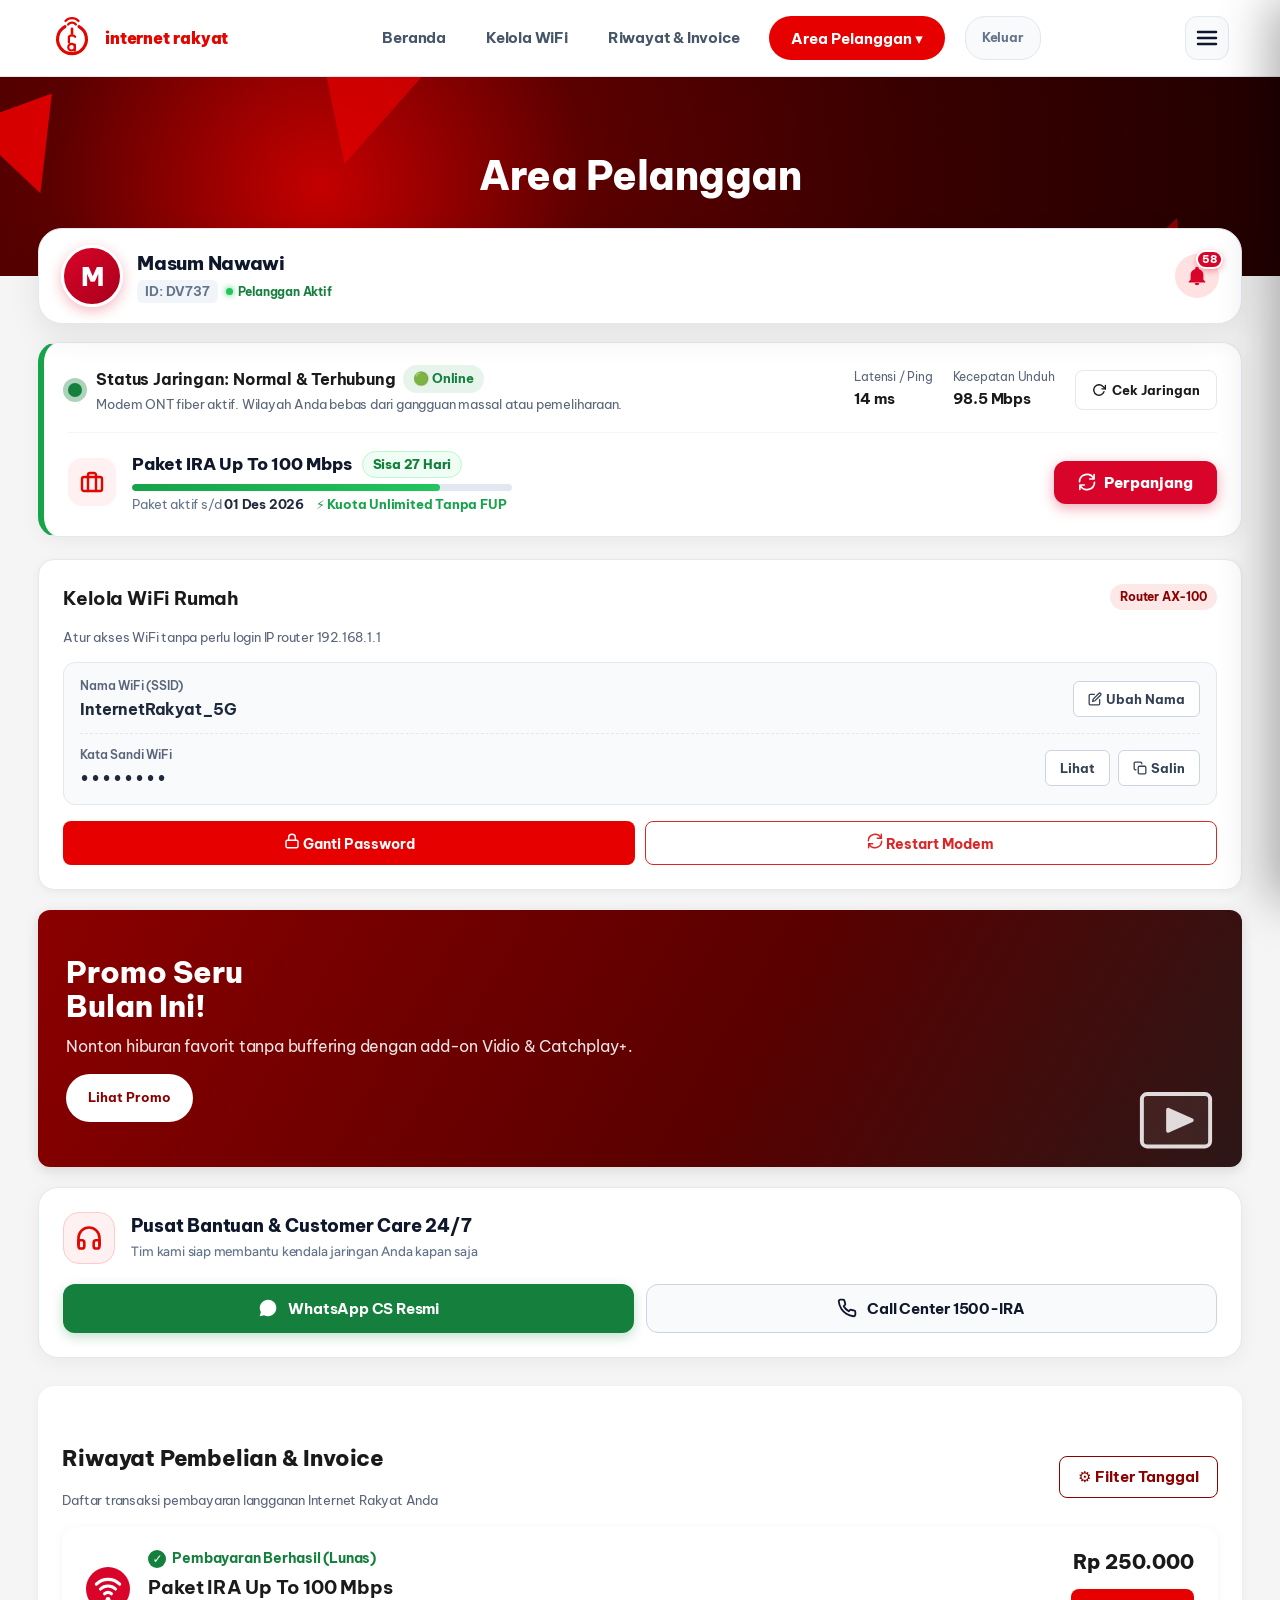
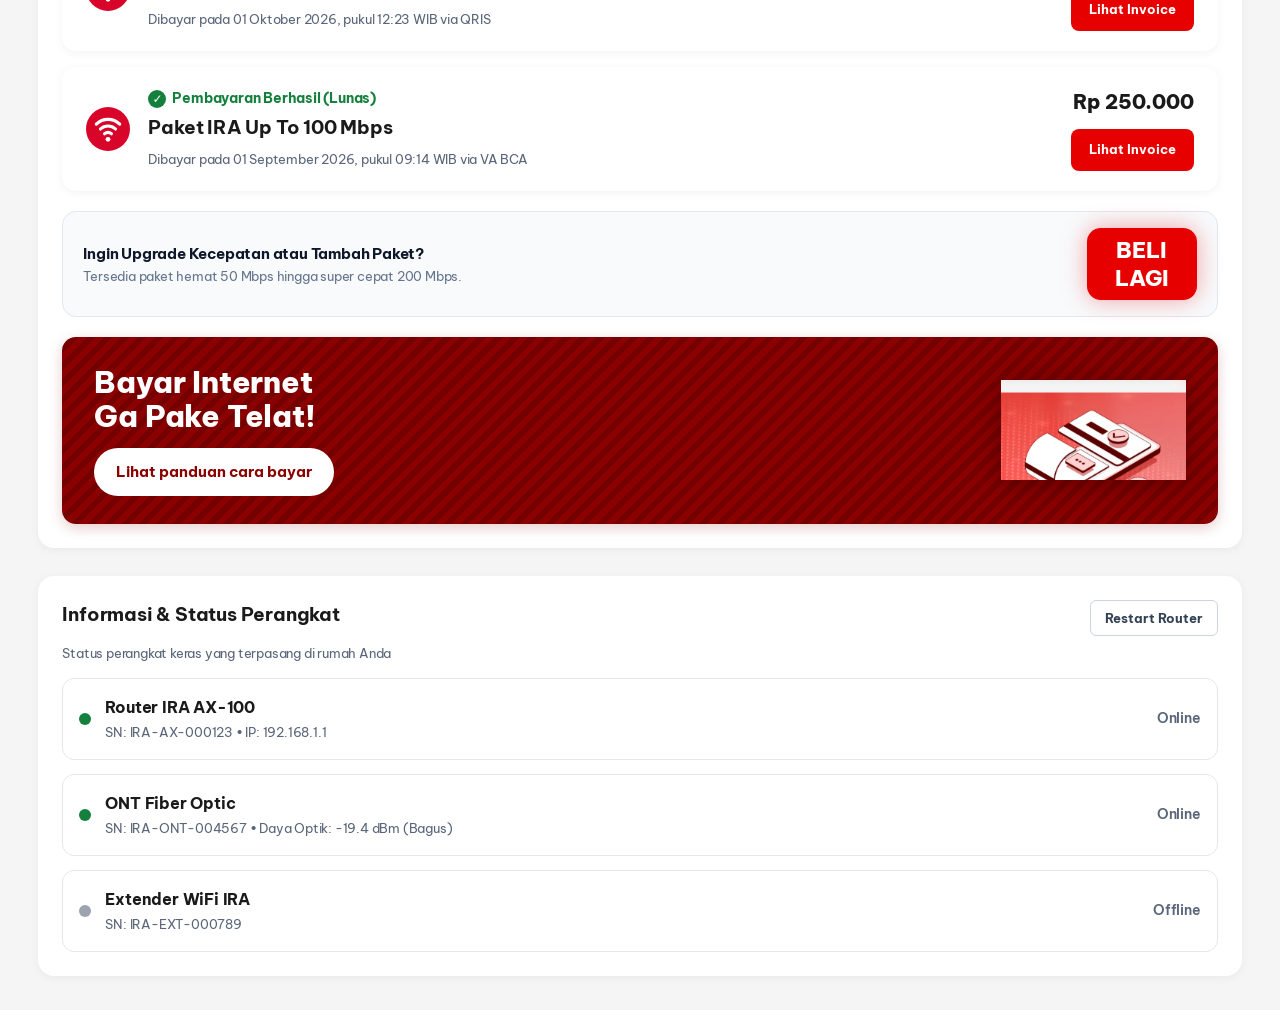
==== commit 3c641bb0: "feat: update official IRA logo, fix hamburger drawer, reset notification badge, redesign help center" ====
--- a/dashboard.html
+++ b/dashboard.html
@@ -22,16 +22,21 @@
   <!-- ==================== HEADER ==================== -->
   <header>
     <a class="brand" href="index.html" aria-label="Internet Rakyat Beranda">
-      <svg viewBox="0 0 64 64" width="40" height="40">
-        <circle cx="32" cy="32" r="32" fill="#d90429"/>
-        <path d="M15 25a24 24 0 0 1 34 0" stroke="#ffffff" stroke-width="4.5" stroke-linecap="round" fill="none"/>
-        <path d="M21 32a16 16 0 0 1 22 0" stroke="#ffffff" stroke-width="4.5" stroke-linecap="round" fill="none"/>
-        <path d="M27 39a8 8 0 0 1 10 0" stroke="#ffffff" stroke-width="4.5" stroke-linecap="round" fill="none"/>
-        <circle cx="32" cy="47" r="3.5" fill="#ffffff"/>
+      <svg class="brand-logo-icon" viewBox="0 0 44 48" width="38" height="42" fill="none">
+        <!-- Top WiFi Signal Arcs (Replacing Dot of 'i') -->
+        <path d="M 14.5 4.5 A 10.5 10.5 0 0 1 29.5 4.5" stroke="#E10600" stroke-width="2.6" stroke-linecap="round" fill="none"/>
+        <path d="M 17.5 8.5 A 6 6 0 0 1 26.5 8.5" stroke="#E10600" stroke-width="2.6" stroke-linecap="round" fill="none"/>
+        <!-- Thick Red Open Circle (#E10600) -->
+        <path d="M 14 11 A 16.5 16.5 0 1 0 30 11" stroke="#E10600" stroke-width="3.6" stroke-linecap="round" fill="none"/>
+        <!-- Vertical 'i', 'r', 'a' Inside Circle -->
+        <line x1="22" y1="13.5" x2="22" y2="19" stroke="#E10600" stroke-width="3" stroke-linecap="round"/>
+        <path d="M 18.5 29 V 22.5 C 18.5 22.5 19.5 21 22 21 C 24.5 21 25.5 22.5 25.5 22.5" stroke="#E10600" stroke-width="2.6" stroke-linecap="round" stroke-linejoin="round" fill="none"/>
+        <circle cx="21.5" cy="34.5" r="3.8" stroke="#E10600" stroke-width="2.4" fill="none"/>
+        <path d="M 25.3 31.5 V 38.5" stroke="#E10600" stroke-width="2.4" stroke-linecap="round"/>
       </svg>
-      <div style="line-height:1.15;display:flex;flex-direction:column">
-        <span style="font-size:17px;font-weight:900;letter-spacing:-.3px;color:#d90429">internet</span>
-        <span style="font-size:14px;font-weight:800;letter-spacing:1px;color:#1e293b;text-transform:uppercase">rakyat</span>
+      <div class="brand-text">
+        <span class="top" style="color:#E10600;font-weight:900;">internet</span>
+        <span class="bottom" style="color:#E10600;font-weight:900;text-transform:lowercase;">rakyat</span>
       </div>
     </a>
 
@@ -44,8 +49,8 @@
       <a href="login.html" class="btn-logout" title="Keluar ke halaman login">Keluar</a>
     </nav>
 
-    <!-- Hamburger Menu Toggle Button (Selalu Tersedia & Responsif) -->
-    <button class="menu-toggle" id="menuBtn" aria-label="Buka Menu Navigasi" type="button" onclick="openSidebar()" title="Buka menu navigasi">
+    <!-- Hamburger Menu Toggle Button (Selalu Tersedia, Top Z-Index & Interaktif Penuh) -->
+    <button class="menu-toggle" id="menuBtn" aria-label="Buka Menu Navigasi" type="button" onclick="openSidebar()" title="Buka menu navigasi" style="z-index:1000;cursor:pointer;pointer-events:auto;">
       <svg viewBox="0 0 24 24" width="24" height="24" fill="none" stroke="currentColor" stroke-width="2.5" stroke-linecap="round">
         <line x1="3" y1="6" x2="21" y2="6"/>
         <line x1="3" y1="12" x2="21" y2="12"/>
@@ -95,13 +100,16 @@
       <div class="modal-header">
         <div style="display:flex;align-items:center;gap:8px;">
           <div class="modal-ico-wrap">
-            <svg viewBox="0 0 24 24" width="18" height="18" fill="#d90429">
+            <svg viewBox="0 0 24 24" width="18" height="18" fill="#E10600">
               <path d="M12 22a2.5 2.5 0 0 0 2.5-2.5h-5A2.5 2.5 0 0 0 12 22zm7-6v-5a7 7 0 0 0-5-6.7V4a2 2 0 0 0-4 0v.3A7 7 0 0 0 5 11v5l-2 2v1h18v-1l-2-2z"/>
             </svg>
           </div>
           <h3 id="notificationTitle">Notifikasi Pelanggan</h3>
         </div>
-        <button type="button" class="btn-modal-close" onclick="closeNotifications()" aria-label="Tutup notifikasi">✕</button>
+        <div style="display:flex;align-items:center;gap:8px;">
+          <button type="button" class="btn-mark-all-read" id="btnMarkAllRead" onclick="markAllNotificationsRead()" title="Tandai semua notifikasi sudah dibaca">Tandai semua dibaca</button>
+          <button type="button" class="btn-modal-close" onclick="closeNotifications()" aria-label="Tutup notifikasi">✕</button>
+        </div>
       </div>
       <div class="modal-body">
         <div class="notif-row unread">
@@ -265,29 +273,33 @@
       </div>
     </div>
 
-    <!-- PUSAT BANTUAN & CUSTOMER CARE 24/7 -->
-    <div class="cs" id="apps" style="margin-bottom:28px;">
-      <div class="ico" style="font-size:initial;display:flex;align-items:center">
-        <svg viewBox="0 0 24 24" width="38" height="38" fill="none" stroke="#d90429" stroke-width="2.2" stroke-linecap="round" stroke-linejoin="round">
-          <path d="M3 18v-6a9 9 0 1 1 18 0v6"/>
-          <path d="M21 19a2 2 0 0 1-2 2h-1a2 2 0 0 1-2-2v-3a2 2 0 0 1 2-2h3zM3 19a2 2 0 0 0 2 2h1a2 2 0 0 0 2-2v-3a2 2 0 0 0-2-2H3z"/>
-        </svg>
-      </div>
-      <div>
-        <h4>Pusat Bantuan &amp; Customer Care<br>Internet Rakyat 24/7</h4>
-        <div class="store">
-          <a href="https://api.whatsapp.com/send?phone=6281119288888&text=Halo%20Internet%20Rakyat,%20saya%20butuh%20bantuan" target="_blank" rel="noopener noreferrer">💬 WhatsApp CS Resmi</a>
-          <a href="tel:1500888">📞 Call Center 1500-IRA</a>
-        </div>
-      </div>
-      <div class="agent" style="font-size:initial;display:flex;align-items:center;opacity:0.85">
-        <svg viewBox="0 0 64 64" width="52" height="52" fill="none" stroke="#d90429" stroke-width="2.5" stroke-linecap="round" stroke-linejoin="round">
-          <circle cx="32" cy="22" r="12" fill="rgba(217,4,41,0.08)"/>
-          <path d="M14 52c0-10 8-16 18-16s18 6 18 16"/>
-          <path d="M42 22a10 10 0 0 0-20 0"/>
-          <path d="M32 34v5"/>
-          <circle cx="36" cy="39" r="2.5" fill="#d90429"/>
-        </svg>
+    <!-- 4. PUSAT BANTUAN & CUSTOMER CARE 24/7 (PRESISI, SIMETRIS & RESPONSIVE) -->
+    <div class="card help-center-card" id="apps" style="margin-bottom:28px;">
+      <div class="help-center-header">
+        <div class="help-icon-box">
+          <svg viewBox="0 0 24 24" width="28" height="28" fill="none" stroke="#E10600" stroke-width="2.2" stroke-linecap="round" stroke-linejoin="round">
+            <path d="M3 18v-6a9 9 0 1 1 18 0v6"/>
+            <path d="M21 19a2 2 0 0 1-2 2h-1a2 2 0 0 1-2-2v-3a2 2 0 0 1 2-2h3zM3 19a2 2 0 0 0 2 2h1a2 2 0 0 0 2-2v-3a2 2 0 0 0-2-2H3z"/>
+          </svg>
+        </div>
+        <div class="help-text-box">
+          <h4 class="help-title">Pusat Bantuan &amp; Customer Care 24/7</h4>
+          <p class="help-subtitle">Tim kami siap membantu kendala jaringan Anda kapan saja</p>
+        </div>
+      </div>
+      <div class="help-actions-grid">
+        <a href="https://api.whatsapp.com/send?phone=6281119288888&text=Halo%20Internet%20Rakyat,%20saya%20butuh%20bantuan" target="_blank" rel="noopener noreferrer" class="btn-help-action btn-help-wa">
+          <svg viewBox="0 0 24 24" width="20" height="20" fill="currentColor">
+            <path d="M12.04 2c-5.46 0-9.91 4.45-9.91 9.91 0 1.75.46 3.45 1.32 4.95L2.05 22l5.25-1.38c1.45.79 3.08 1.21 4.74 1.21 5.46 0 9.91-4.45 9.91-9.91 0-2.65-1.03-5.14-2.9-7.01A9.82 9.82 0 0 0 12.04 2z"/>
+          </svg>
+          <span>WhatsApp CS Resmi</span>
+        </a>
+        <a href="tel:1500888" class="btn-help-action btn-help-call">
+          <svg viewBox="0 0 24 24" width="20" height="20" fill="none" stroke="currentColor" stroke-width="2.2" stroke-linecap="round" stroke-linejoin="round">
+            <path d="M22 16.92v3a2 2 0 0 1-2.18 2 19.79 19.79 0 0 1-8.63-3.07 19.5 19.5 0 0 1-6-6 19.79 19.79 0 0 1-3.07-8.67A2 2 0 0 1 4.11 2h3a2 2 0 0 1 2 1.72 12.84 12.84 0 0 0 .7 2.81 2 2 0 0 1-.45 2.11L8.09 9.91a16 16 0 0 0 6 6l1.27-1.27a2 2 0 0 1 2.11-.45 12.84 12.84 0 0 0 2.81.7A2 2 0 0 1 22 16.92z"/>
+          </svg>
+          <span>Call Center 1500-IRA</span>
+        </a>
       </div>
     </div>
 
--- a/assets/css/style.css
+++ b/assets/css/style.css
@@ -1730,7 +1730,7 @@
 }
 
 .tab.active {
-  color: #d90429;
+  color: #E10600;
 }
 
 .tab::after {
@@ -1920,7 +1920,7 @@
   }
   .tab.active {
     background: #ffffff;
-    color: #d90429;
+    color: #E10600;
     box-shadow: 0 2px 8px rgba(0, 0, 0, 0.08);
   }
   .tab::after {
@@ -1992,7 +1992,7 @@
     transition: all 0.16s ease;
   }
   .drawer-link:hover {
-    color: #d90429;
+    color: #E10600;
     background: #fff1f2;
   }
   .drawer-footer {
@@ -2017,7 +2017,7 @@
   }
   .drawer-btn-logout:hover {
     background: #fef2f2;
-    color: #d90429;
+    color: #E10600;
     border-color: #fecaca;
   }
 }
@@ -2041,7 +2041,7 @@
 
   .menu-toggle:hover {
     background: #f1f5f9;
-    color: #d90429;
+    color: #E10600;
   }
 
   nav.nav-drawer {
@@ -2173,7 +2173,7 @@
 
   .drawer-link:hover, .drawer-link:active {
     background: #fff1f2;
-    color: #d90429;
+    color: #E10600;
     transform: translateX(3px);
   }
 
@@ -2229,7 +2229,7 @@
 }
 
 .desktop-nav a:hover {
-  color: #d90429;
+  color: #E10600;
   background: #fff1f2;
 }
 
@@ -2245,7 +2245,7 @@
 }
 
 .desktop-nav .btn-logout:hover {
-  color: #d90429;
+  color: #E10600;
   border-color: #fecaca;
   background: #fef2f2;
 }
@@ -2338,7 +2338,7 @@
    AREA PELANGGAN - SUSUNAN KARTU & FITUR BARU INTERAKTIF
    ========================================================================== */
 
-/* Header Hamburger Toggle (Always accessible) */
+/* Header Hamburger Toggle (Always accessible with top z-index) */
 .menu-toggle {
   display: flex !important;
   align-items: center;
@@ -2349,14 +2349,17 @@
   border: 1.5px solid #e2e8f0;
   border-radius: 12px;
   color: #0f172a;
-  cursor: pointer;
+  cursor: pointer !important;
+  pointer-events: auto !important;
+  position: relative !important;
+  z-index: 1000 !important;
   transition: all 0.2s ease;
   padding: 0;
   flex-shrink: 0;
 }
 .menu-toggle:hover {
   background: #fff1f2;
-  color: #d90429;
+  color: #E10600;
   border-color: #fecaca;
   transform: translateY(-1px);
 }
@@ -2449,7 +2452,7 @@
   display: flex;
   align-items: center;
   justify-content: center;
-  color: #d90429;
+  color: #E10600;
   flex-shrink: 0;
 }
 
@@ -2569,7 +2572,7 @@
 }
 
 .pkg-option-card.selected {
-  border-color: #d90429;
+  border-color: #E10600;
   background: #fff;
   box-shadow: 0 0 0 3px rgba(217, 4, 41, 0.15);
 }
@@ -2595,7 +2598,7 @@
 .pkg-option-price {
   font-size: 18px;
   font-weight: 900;
-  color: #d90429;
+  color: #E10600;
   margin: 6px 0;
 }
 
@@ -2625,8 +2628,8 @@
 }
 
 .payment-tab-btn.active {
-  border-color: #d90429;
-  color: #d90429;
+  border-color: #E10600;
+  color: #E10600;
   background: #fff1f2;
 }
 
@@ -2731,7 +2734,7 @@
   width: 56px;
   height: 56px;
   border: 4px solid #f1f5f9;
-  border-top-color: #d90429;
+  border-top-color: #E10600;
   border-radius: 50%;
   animation: spin 0.8s linear infinite;
   margin: 0 auto 18px;
@@ -2753,3 +2756,127 @@
   border-radius: 999px;
   transition: width 0.3s ease;
 }
+
+
+/* ==========================================================================
+   ENHANCED HELP CENTER CARD & NOTIFICATION BADGE STYLING
+   ========================================================================== */
+.btn-mark-all-read {
+  background: #f1f5f9;
+  border: 1px solid #cbd5e1;
+  color: #475569;
+  border-radius: 8px;
+  padding: 4px 10px;
+  font-size: 11.5px;
+  font-weight: 700;
+  cursor: pointer;
+  transition: all 0.16s ease;
+  white-space: nowrap;
+}
+.btn-mark-all-read:hover {
+  background: #fee2e2;
+  color: #b91c1c;
+  border-color: #fca5a5;
+}
+
+.card.help-center-card {
+  background: #ffffff;
+  border-radius: 20px;
+  padding: 24px;
+  box-shadow: 0 4px 20px rgba(0, 0, 0, 0.05);
+  border: 1.5px solid #e2e8f0;
+  transition: all 0.3s ease;
+}
+
+.help-center-header {
+  display: flex;
+  align-items: center;
+  gap: 16px;
+  margin-bottom: 20px;
+}
+
+.help-icon-box {
+  width: 52px;
+  height: 52px;
+  border-radius: 16px;
+  background: #fff1f2;
+  border: 1.5px solid #fecaca;
+  display: flex;
+  align-items: center;
+  justify-content: center;
+  color: #E10600;
+  flex-shrink: 0;
+}
+
+.help-text-box {
+  flex: 1;
+  min-width: 0;
+}
+
+.help-title {
+  font-size: 18px;
+  font-weight: 800;
+  color: #0f172a;
+  margin: 0 0 4px 0;
+  line-height: 1.3;
+}
+
+.help-subtitle {
+  font-size: 13.5px;
+  color: #64748b;
+  font-weight: 500;
+  margin: 0;
+  line-height: 1.4;
+}
+
+.help-actions-grid {
+  display: grid;
+  grid-template-columns: 1fr 1fr;
+  gap: 12px;
+}
+
+@media (max-width: 640px) {
+  .help-actions-grid {
+    grid-template-columns: 1fr;
+  }
+}
+
+.btn-help-action {
+  display: flex;
+  align-items: center;
+  justify-content: center;
+  gap: 10px;
+  padding: 13px 20px;
+  border-radius: 12px;
+  font-size: 14.5px;
+  font-weight: 700;
+  text-decoration: none;
+  font-family: inherit;
+  transition: all 0.2s ease;
+  box-sizing: border-box;
+}
+
+.btn-help-wa {
+  background: #15803d;
+  color: #ffffff !important;
+  border: none;
+  box-shadow: 0 4px 12px rgba(21, 128, 61, 0.25);
+}
+
+.btn-help-wa:hover {
+  background: #166534;
+  transform: translateY(-1px);
+  box-shadow: 0 6px 16px rgba(21, 128, 61, 0.35);
+}
+
+.btn-help-call {
+  background: #f8fafc;
+  color: #0f172a !important;
+  border: 1.5px solid #cbd5e1;
+}
+
+.btn-help-call:hover {
+  background: #f1f5f9;
+  border-color: #94a3b8;
+  transform: translateY(-1px);
+}
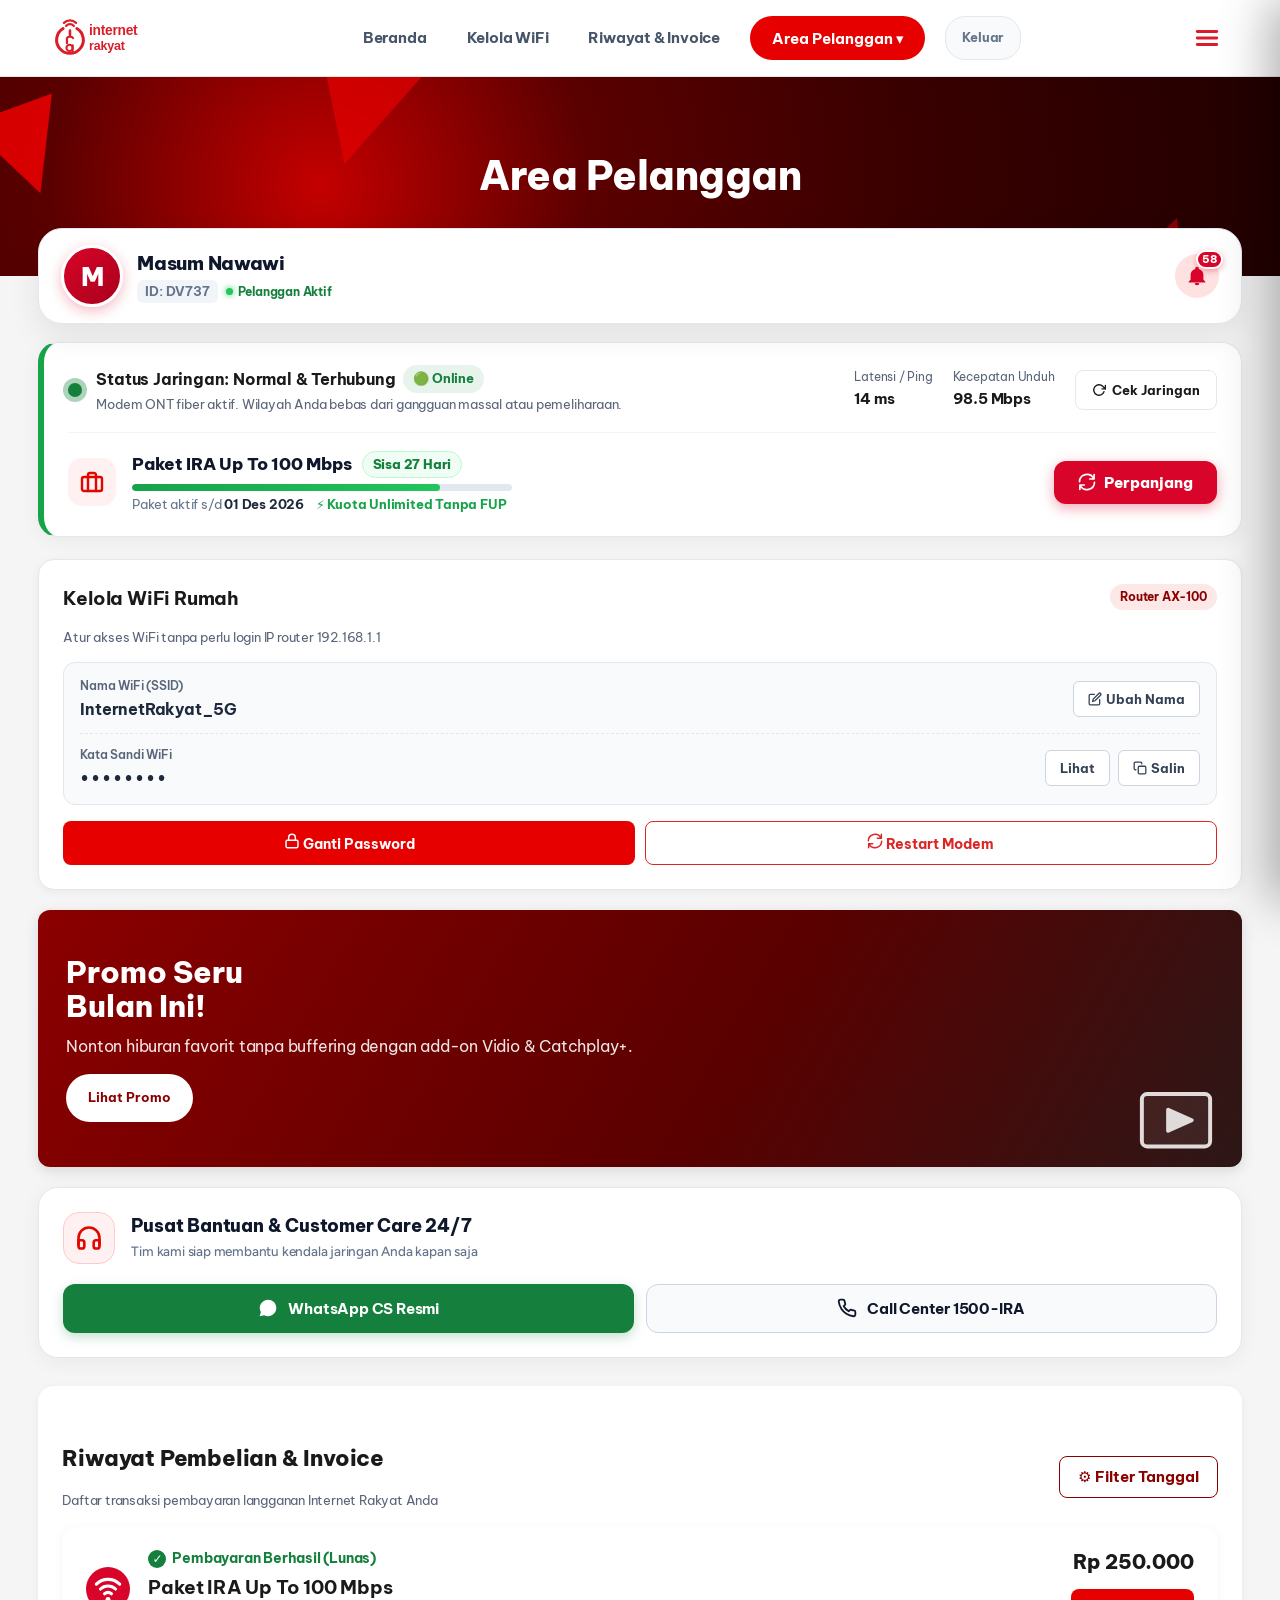
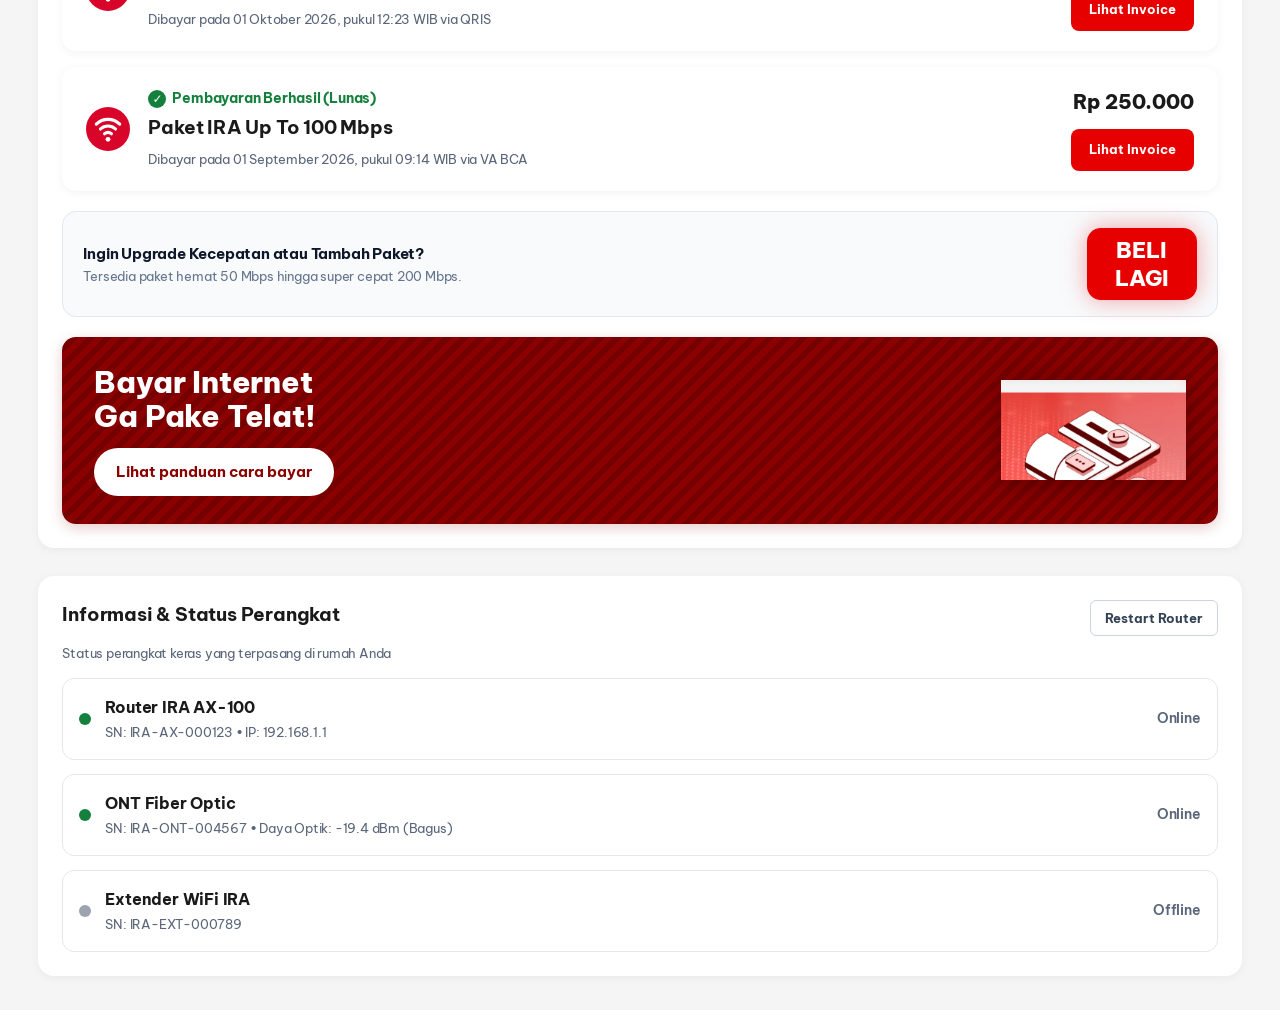
==== commit 97b889ea: "feat(ui): align brand logo (#D91E2A), headers, hamburger menus, official login layout, and 3-stage s" ====
--- a/dashboard.html
+++ b/dashboard.html
@@ -22,22 +22,7 @@
   <!-- ==================== HEADER ==================== -->
   <header>
     <a class="brand" href="index.html" aria-label="Internet Rakyat Beranda">
-      <svg class="brand-logo-icon" viewBox="0 0 44 48" width="38" height="42" fill="none">
-        <!-- Top WiFi Signal Arcs (Replacing Dot of 'i') -->
-        <path d="M 14.5 4.5 A 10.5 10.5 0 0 1 29.5 4.5" stroke="#E10600" stroke-width="2.6" stroke-linecap="round" fill="none"/>
-        <path d="M 17.5 8.5 A 6 6 0 0 1 26.5 8.5" stroke="#E10600" stroke-width="2.6" stroke-linecap="round" fill="none"/>
-        <!-- Thick Red Open Circle (#E10600) -->
-        <path d="M 14 11 A 16.5 16.5 0 1 0 30 11" stroke="#E10600" stroke-width="3.6" stroke-linecap="round" fill="none"/>
-        <!-- Vertical 'i', 'r', 'a' Inside Circle -->
-        <line x1="22" y1="13.5" x2="22" y2="19" stroke="#E10600" stroke-width="3" stroke-linecap="round"/>
-        <path d="M 18.5 29 V 22.5 C 18.5 22.5 19.5 21 22 21 C 24.5 21 25.5 22.5 25.5 22.5" stroke="#E10600" stroke-width="2.6" stroke-linecap="round" stroke-linejoin="round" fill="none"/>
-        <circle cx="21.5" cy="34.5" r="3.8" stroke="#E10600" stroke-width="2.4" fill="none"/>
-        <path d="M 25.3 31.5 V 38.5" stroke="#E10600" stroke-width="2.4" stroke-linecap="round"/>
-      </svg>
-      <div class="brand-text">
-        <span class="top" style="color:#E10600;font-weight:900;">internet</span>
-        <span class="bottom" style="color:#E10600;font-weight:900;text-transform:lowercase;">rakyat</span>
-      </div>
+      <img src="assets/images/logo_ira.svg" alt="Internet Rakyat" height="38" style="display:block;">
     </a>
 
     <!-- Desktop Navigation Links (Hanya Tampil di Layar Besar) -->
@@ -50,8 +35,8 @@
     </nav>
 
     <!-- Hamburger Menu Toggle Button (Selalu Tersedia, Top Z-Index & Interaktif Penuh) -->
-    <button class="menu-toggle" id="menuBtn" aria-label="Buka Menu Navigasi" type="button" onclick="openSidebar()" title="Buka menu navigasi" style="z-index:1000;cursor:pointer;pointer-events:auto;">
-      <svg viewBox="0 0 24 24" width="24" height="24" fill="none" stroke="currentColor" stroke-width="2.5" stroke-linecap="round">
+    <button class="menu-toggle" id="menuBtn" aria-label="Buka Menu Navigasi" type="button" onclick="openSidebar()" title="Buka menu navigasi" style="z-index:1000;cursor:pointer;pointer-events:auto;background:none;border:none;padding:6px;display:flex;align-items:center;justify-content:center;">
+      <svg viewBox="0 0 24 24" width="26" height="26" fill="none" stroke="#D91E2A" stroke-width="2.6" stroke-linecap="round">
         <line x1="3" y1="6" x2="21" y2="6"/>
         <line x1="3" y1="12" x2="21" y2="12"/>
         <line x1="3" y1="18" x2="21" y2="18"/>
@@ -766,67 +751,73 @@
 
     <!-- Navigasi Vertikal Rapi Sesuai Ketentuan -->
     <div class="drawer-links">
-      <!-- 1. Beranda Utama -->
-      <a href="index.html" class="drawer-link" onclick="closeSidebar()">
+      <!-- 1. Paket -->
+      <a href="index.html#paket" class="drawer-link" onclick="closeSidebar()">
         <svg viewBox="0 0 24 24" width="18" height="18" fill="none" stroke="currentColor" stroke-width="2" stroke-linecap="round" stroke-linejoin="round">
-          <path d="M3 9l9-7 9 7v11a2 2 0 0 1-2 2H5a2 2 0 0 1-2-2z"/>
-          <polyline points="9 22 9 12 15 12 15 22"/>
+          <rect x="2" y="7" width="20" height="14" rx="2" ry="2"/>
+          <path d="M16 21V5a2 2 0 0 0-2-2h-4a2 2 0 0 0-2 2v16"/>
         </svg>
-        <span>Beranda Utama</span>
+        <span>Paket</span>
       </a>
 
-      <!-- 2. Dashboard Pelanggan -->
-      <a href="#top" class="drawer-link" onclick="closeSidebar(); window.scrollTo({top:0, behavior:'smooth'});">
+      <!-- 2. Alur Pendaftaran -->
+      <a href="register.html" class="drawer-link" onclick="closeSidebar()">
         <svg viewBox="0 0 24 24" width="18" height="18" fill="none" stroke="currentColor" stroke-width="2" stroke-linecap="round" stroke-linejoin="round">
+          <path d="M16 4h2a2 2 0 0 1 2 2v14a2 2 0 0 1-2 2H6a2 2 0 0 1-2-2V6a2 2 0 0 1 2-2h2"/>
+          <rect x="8" y="2" width="8" height="4" rx="1" ry="1"/>
+        </svg>
+        <span>Alur Pendaftaran</span>
+      </a>
+
+      <!-- 3. Janji Pasti -->
+      <a href="index.html#keunggulan" class="drawer-link" onclick="closeSidebar()">
+        <svg viewBox="0 0 24 24" width="18" height="18" fill="none" stroke="currentColor" stroke-width="2" stroke-linecap="round" stroke-linejoin="round">
+          <path d="M12 22s8-4 8-10V5l-8-3-8 3v7c0 6 8 10 8 10z"/>
+        </svg>
+        <span>Janji Pasti</span>
+      </a>
+
+      <!-- 4. Bantuan -->
+      <a href="#helpCard" class="drawer-link" onclick="closeSidebar(); document.getElementById('helpCard').scrollIntoView({behavior:'smooth'});">
+        <svg viewBox="0 0 24 24" width="18" height="18" fill="none" stroke="currentColor" stroke-width="2" stroke-linecap="round" stroke-linejoin="round">
+          <circle cx="12" cy="12" r="10"/>
+          <path d="M9.09 9a3 3 0 0 1 5.83 1c0 2-3 3-3 3"/>
+          <line x1="12" y1="17" x2="12.01" y2="17"/>
+        </svg>
+        <span>Bantuan</span>
+      </a>
+
+      <!-- 5. Perpanjang Paket -->
+      <a href="javascript:void(0)" class="drawer-link" onclick="closeSidebar(); openPackageModal();">
+        <svg viewBox="0 0 24 24" width="18" height="18" fill="none" stroke="currentColor" stroke-width="2" stroke-linecap="round" stroke-linejoin="round">
+          <polyline points="23 4 23 10 17 10"/>
+          <polyline points="1 20 1 14 7 14"/>
+          <path d="M3.51 9a9 9 0 0 1 14.85-3.36L23 10M1 14l4.64 4.36A9 9 0 0 0 20.49 15"/>
+        </svg>
+        <span>Perpanjang Paket</span>
+      </a>
+
+      <!-- 6. Area Pelanggan (Aktif & Bold) -->
+      <a href="dashboard.html" class="drawer-link active" onclick="closeSidebar()" style="font-weight: 800; color: #D91E2A; background: #fef2f2; border: 1px solid #fee2e2;">
+        <svg viewBox="0 0 24 24" width="18" height="18" fill="none" stroke="#D91E2A" stroke-width="2.5" stroke-linecap="round" stroke-linejoin="round">
           <rect x="3" y="3" width="7" height="7"/>
           <rect x="14" y="3" width="7" height="7"/>
           <rect x="14" y="14" width="7" height="7"/>
           <rect x="3" y="14" width="7" height="7"/>
         </svg>
-        <span>Dashboard Pelanggan</span>
+        <span style="color: #D91E2A; font-weight: 800;">Area Pelanggan</span>
       </a>
-
-      <!-- 3. Kelola WiFi Rumah -->
-      <a href="#wifiCard" class="drawer-link" onclick="closeSidebar(); document.getElementById('wifiCard').scrollIntoView({behavior:'smooth'});">
-        <svg viewBox="0 0 24 24" width="18" height="18" fill="none" stroke="currentColor" stroke-width="2" stroke-linecap="round" stroke-linejoin="round">
-          <path d="M5 12.55a11 11 0 0 1 14.08 0"/>
-          <path d="M1.42 9a16 16 0 0 1 21.16 0"/>
-          <path d="M8.53 16.11a6 6 0 0 1 6.95 0"/>
-          <line x1="12" y1="20" x2="12.01" y2="20"/>
-        </svg>
-        <span>Kelola WiFi Rumah</span>
-      </a>
-
-      <!-- 4. Riwayat & Invoice -->
-      <a href="#historySection" class="drawer-link" onclick="closeSidebar(); document.getElementById('historySection').scrollIntoView({behavior:'smooth'});">
-        <svg viewBox="0 0 24 24" width="18" height="18" fill="none" stroke="currentColor" stroke-width="2" stroke-linecap="round" stroke-linejoin="round">
-          <path d="M14 2H6a2 2 0 0 0-2 2v16a2 2 0 0 0 2 2h12a2 2 0 0 0 2-2V8z"/>
-          <polyline points="14 2 14 8 20 8"/>
-          <line x1="16" y1="13" x2="8" y2="13"/>
-          <line x1="16" y1="17" x2="8" y2="17"/>
-          <polyline points="10 9 9 9 8 9"/>
-        </svg>
-        <span>Riwayat &amp; Invoice</span>
-      </a>
-
-      <!-- Pusat Bantuan WhatsApp CS -->
-      <a href="https://api.whatsapp.com/send?phone=6281119288888&text=Halo%20Internet%20Rakyat,%20saya%20butuh%20bantuan" target="_blank" rel="noopener noreferrer" class="drawer-link" onclick="closeSidebar()">
-        <svg viewBox="0 0 24 24" width="18" height="18" fill="#25d366">
-          <path d="M12.04 2c-5.46 0-9.91 4.45-9.91 9.91 0 1.75.46 3.45 1.32 4.95L2.05 22l5.25-1.38c1.45.79 3.08 1.21 4.74 1.21 5.46 0 9.91-4.45 9.91-9.91 0-2.65-1.03-5.14-2.9-7.01A9.82 9.82 0 0 0 12.04 2z"/>
-        </svg>
-        <span>Pusat Bantuan CS</span>
-      </a>
-    </div>
-
-    <!-- Tombol Merah Keluar / Logout di Bagian Bawah -->
-    <div class="drawer-footer">
-      <a href="login.html" class="drawer-btn-logout">
-        <svg viewBox="0 0 24 24" width="18" height="18" fill="none" stroke="currentColor" stroke-width="2.2" stroke-linecap="round" stroke-linejoin="round">
+    </div>
+
+    <!-- 7. Tombol Kapsul Merah Penuh: Logout -->
+    <div class="drawer-footer" style="padding: 16px 20px; border-top: 1px solid #f1f5f9;">
+      <a href="login.html" class="drawer-btn-logout-full" style="display:flex;align-items:center;justify-content:center;gap:10px;width:100%;background:#D91E2A;color:#ffffff;border-radius:999px;padding:12px 20px;font-weight:800;font-size:15px;text-decoration:none;box-shadow:0 4px 14px rgba(217,30,42,0.35);transition:all 0.2s;">
+        <svg viewBox="0 0 24 24" width="18" height="18" fill="none" stroke="#ffffff" stroke-width="2.4" stroke-linecap="round" stroke-linejoin="round">
           <path d="M9 21H5a2 2 0 0 1-2-2V5a2 2 0 0 1 2-2h4"/>
           <polyline points="16 17 21 12 16 7"/>
           <line x1="21" y1="12" x2="9" y2="12"/>
         </svg>
-        <span>Keluar / Logout</span>
+        <span>Logout</span>
       </a>
     </div>
   </aside>
